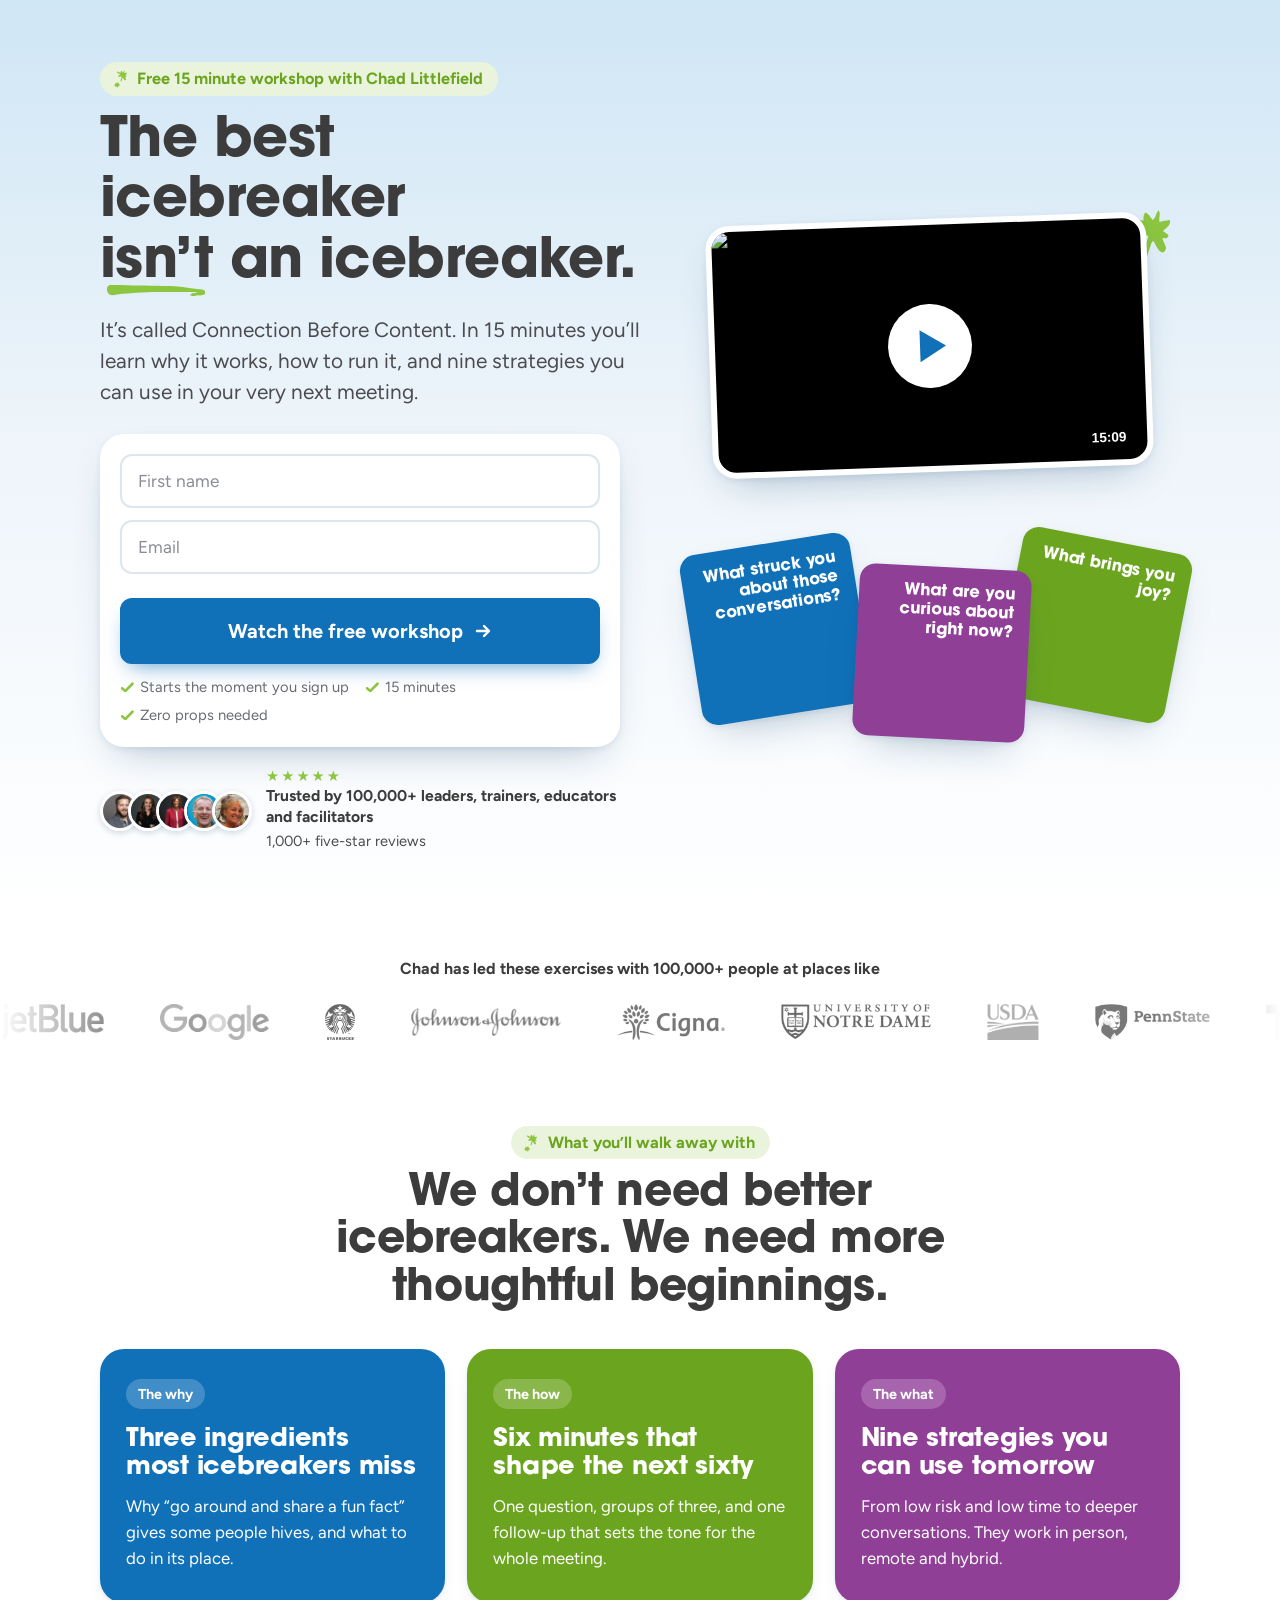
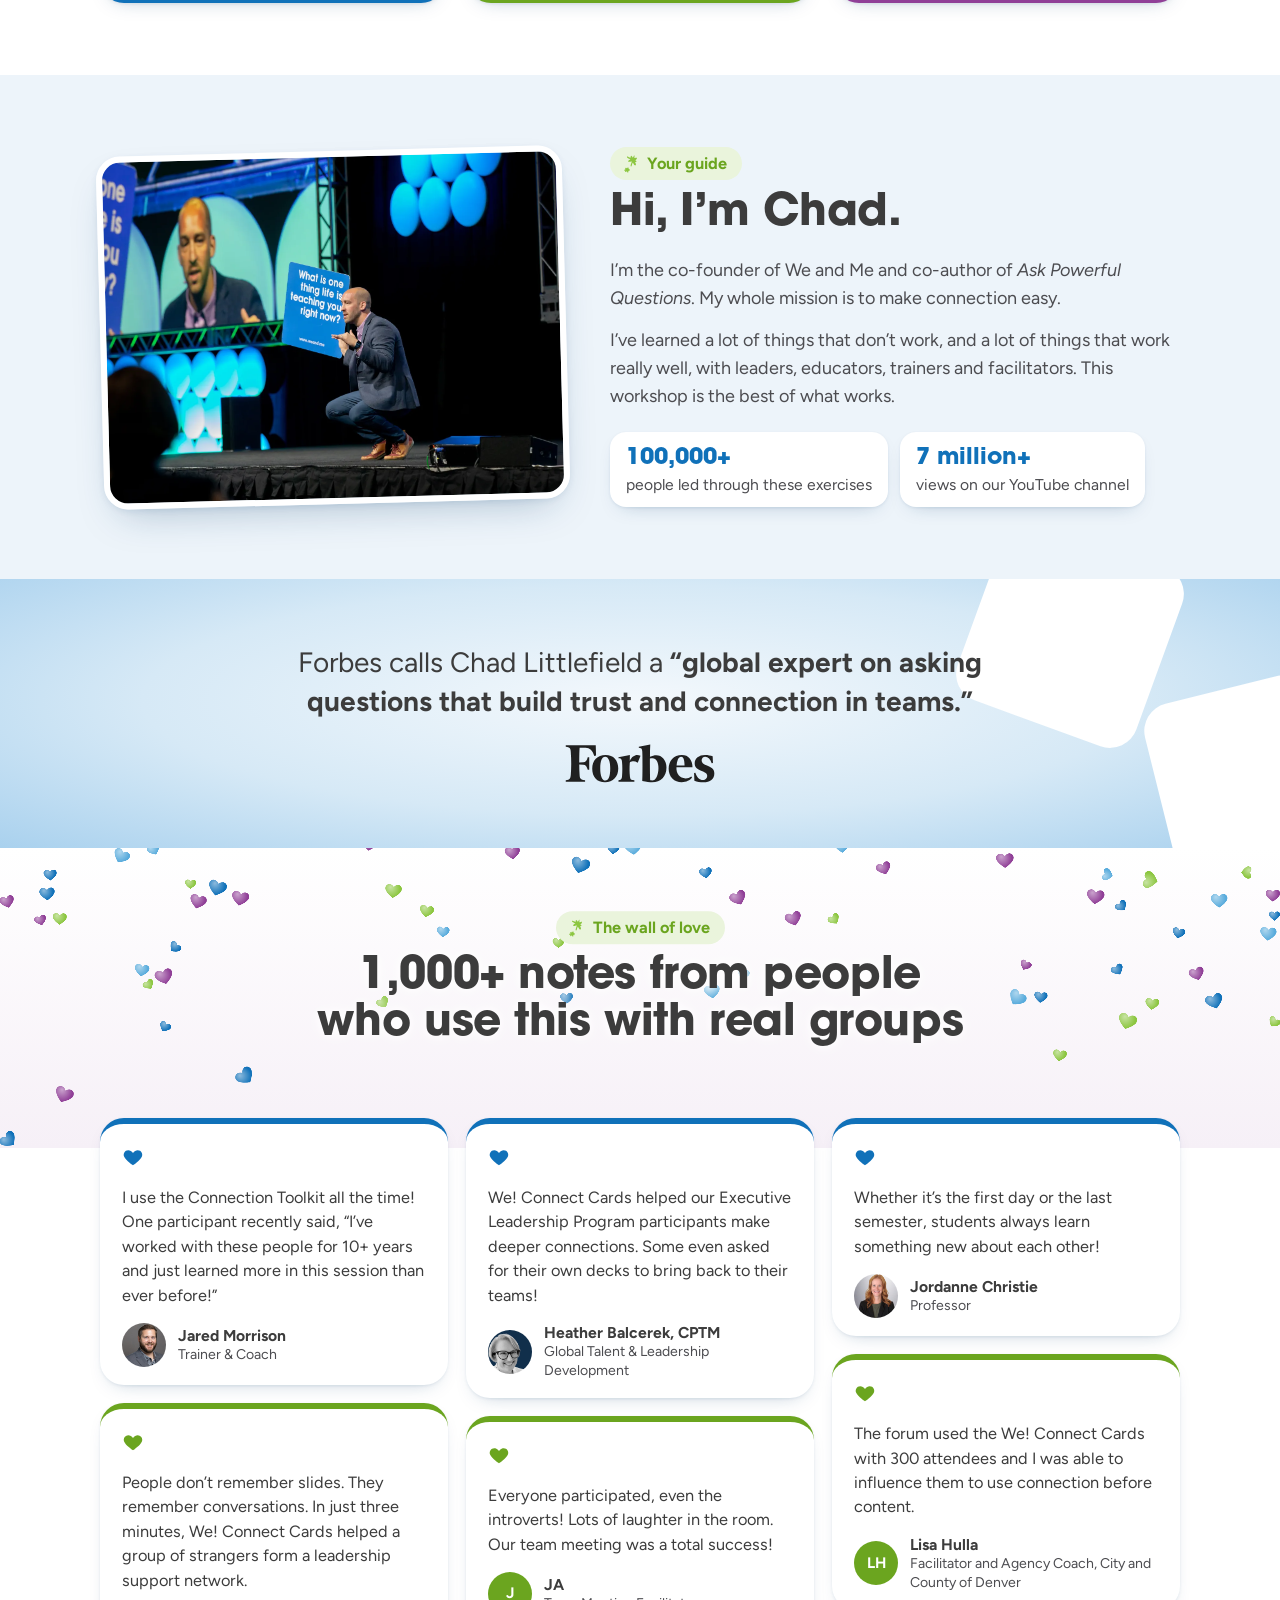
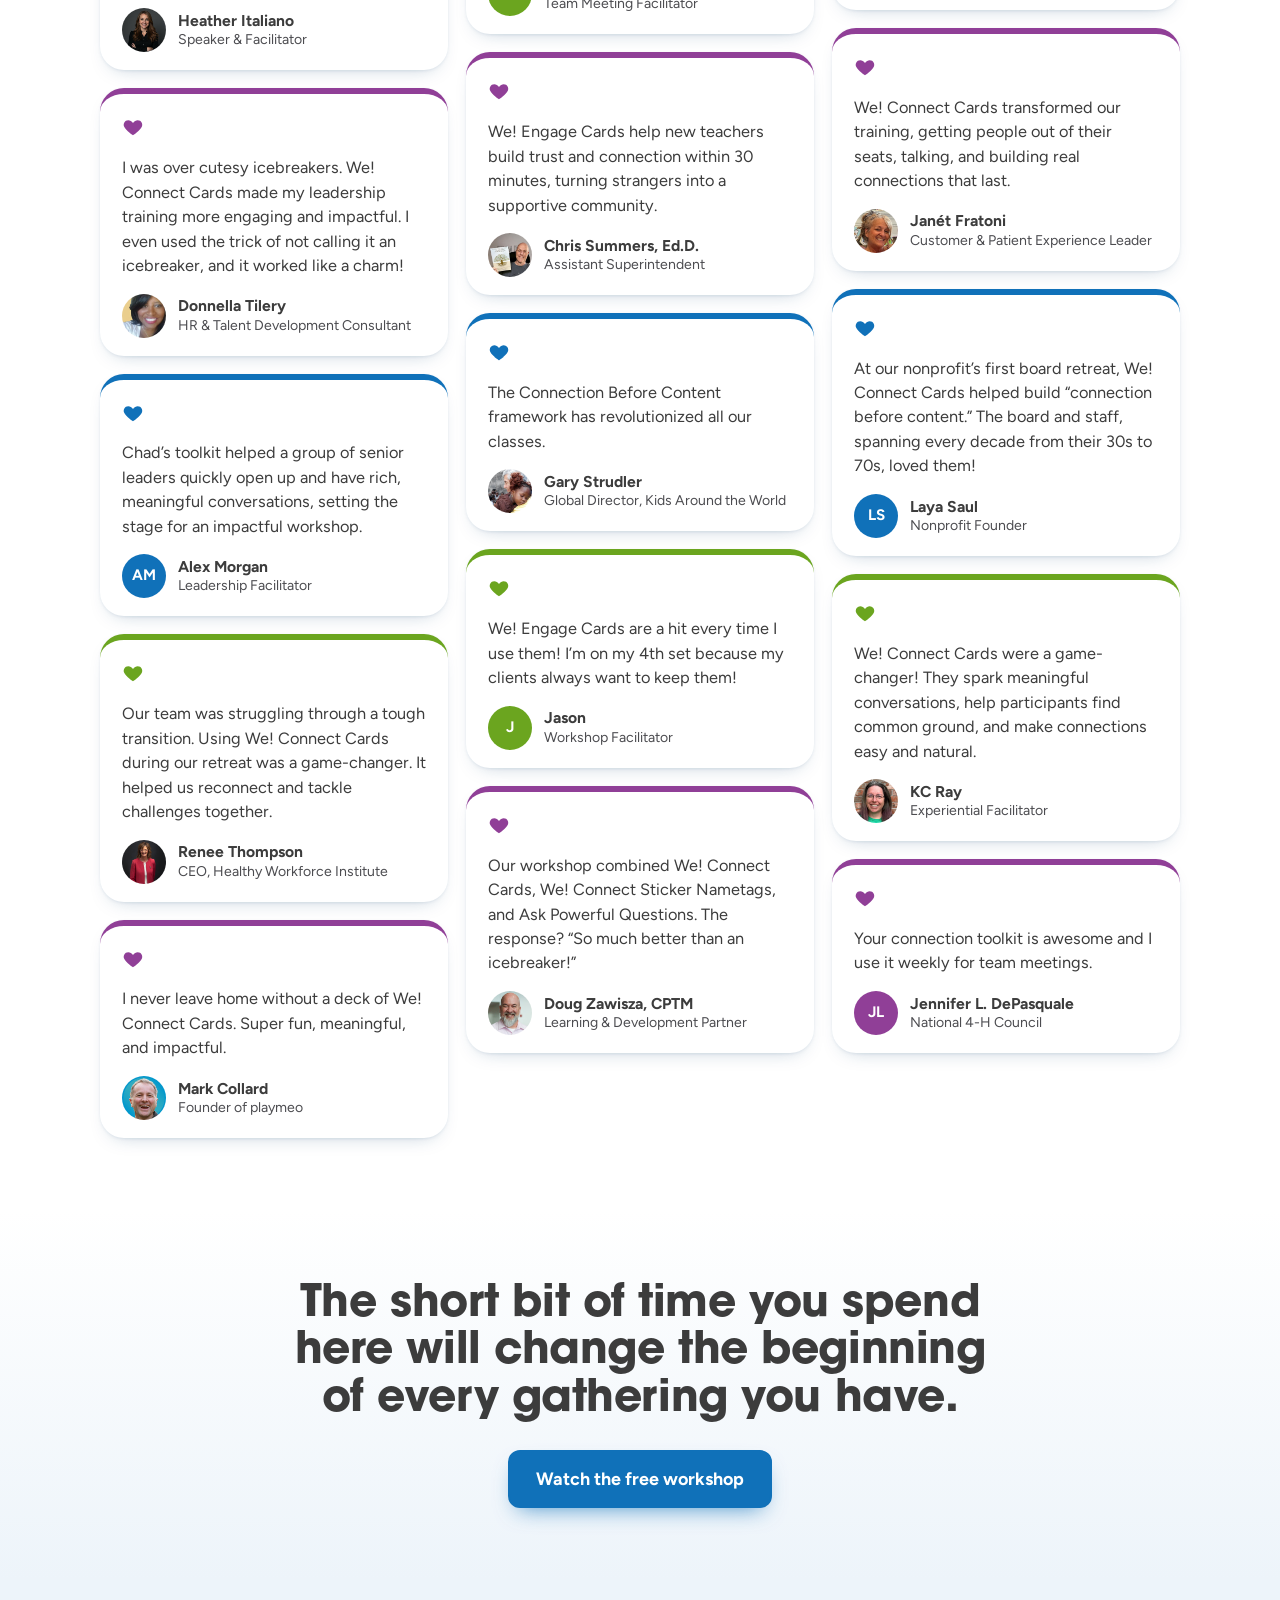
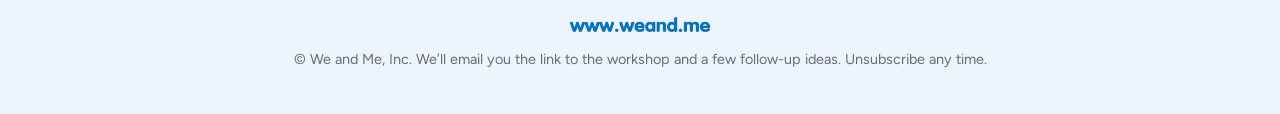
==== index.html @ 4b319b93 "First publish: Connection Before Content workshop funnel" ====
<!doctype html>
<html lang="en">
<head>
<meta charset="utf-8">
<meta name="viewport" content="width=device-width,initial-scale=1,viewport-fit=cover">
<title>The best icebreaker isn’t an icebreaker: a free 15 minute workshop with Chad Littlefield</title>
<meta name="description" content="A free 15 minute workshop on Connection Before Content: three ingredients, one six minute opening, and nine strategies you can use in your next meeting.">
<meta property="og:title" content="The best icebreaker isn’t an icebreaker">
<meta property="og:description" content="A free 15 minute workshop with Chad Littlefield on Connection Before Content.">
<meta property="og:image" content="https://i.ytimg.com/vi/LcJgpAhOvko/maxresdefault.jpg">
<link rel="icon" href="assets/master-green-sm.png">
<link rel="preconnect" href="https://fonts.googleapis.com">
<link rel="preconnect" href="https://fonts.gstatic.com" crossorigin>
<link href="https://fonts.googleapis.com/css2?family=Figtree:wght@400;700&display=swap" rel="stylesheet">
<link rel="stylesheet" href="assets/style.css">
</head>
<body>

<header class="hero">
  <div class="wrap hero-grid">
    <div>
      <p class="sub">Free 15 minute workshop with Chad Littlefield</p>
      <h1 style="margin-top:16px">The best icebreaker <span class="u">isn’t</span> an icebreaker.</h1>
      <p class="lede">It’s called Connection Before Content. In 15 minutes you’ll learn why it works, how to run it, and nine strategies you can use in your very next meeting.</p>

      <div class="form-card" id="register">
        <form id="reg" novalidate>
          <label for="fn">First name</label>
          <input id="fn" name="first_name" type="text" autocomplete="given-name" placeholder="First name" required>
          <label for="em">Email</label>
          <input id="em" name="email" type="email" autocomplete="email" inputmode="email" placeholder="Email" required>
          <p class="err" id="err" role="alert"></p>
          <button class="btn big" type="submit">Watch the free workshop
            <svg viewBox="0 0 20 20" fill="none" aria-hidden="true"><path d="M4 10h11M11 5l5 5-5 5" stroke="#fff" stroke-width="2.4" stroke-linecap="round" stroke-linejoin="round"/></svg>
          </button>
        </form>
        <p class="fine">
          <span><img src="assets/plain-green-Checkmark.svg" alt="">Starts the moment you sign up</span>
          <span><img src="assets/plain-green-Checkmark.svg" alt="">15 minutes</span>
          <span><img src="assets/plain-green-Checkmark.svg" alt="">Zero props needed</span>
        </p>
      </div>

      <div class="proof">
        <div class="faces" aria-hidden="true">
          <img src="assets/people/Jared_Morrison.jpg" alt=""><img src="assets/people/Heather_Italiano.jpg" alt=""><img src="assets/people/Renee_Thompson.jpg" alt=""><img src="assets/people/Mark_Collard.jpg" alt=""><img src="assets/people/Janet_Fratoni.jpg" alt="">
        </div>
        <div>
          <span class="stars5" aria-label="Five stars">★★★★★</span>
          <b id="proofTrusted"></b>
          <span id="proofReviews"></span>
        </div>
      </div>
    </div>

    <div class="art">
      <img class="stars" src="assets/green-stars.svg" alt="">
      <button class="thumb" type="button" id="thumb" aria-label="Sign up to watch the workshop">
        <img src="https://i.ytimg.com/vi/LcJgpAhOvko/maxresdefault.jpg" alt="Chad Littlefield teaching Connection Before Content">
        <span class="play"></span><span class="len">15:09</span>
      </button>
      <div class="qcard blue c1" aria-hidden="true">What struck you about those conversations?</div>
      <div class="qcard purple c2" aria-hidden="true">What are you curious about right now?</div>
      <div class="qcard green c3" aria-hidden="true">What brings you joy?</div>
    </div>
  </div>
</header>

<div class="logos">
  <p>Chad has led these exercises with 100,000+ people at places like</p>
  <div class="marquee" aria-label="Organizations Chad has worked with">
    <div class="track-m" id="logoTrack"></div>
  </div>
</div>

<section>
  <div class="wrap">
    <div class="center narrow" style="margin:0 auto">
      <p class="sub">What you’ll walk away with</p>
      <h2 style="margin-top:10px">We don’t need better icebreakers. We need more thoughtful beginnings.</h2>
    </div>
    <div class="cards3">
      <div class="bigcard blue">
        <span class="lab">The why</span>
        <h3>Three ingredients most icebreakers miss</h3>
        <p>Why “go around and share a fun fact” gives some people hives, and what to do in its place.</p>
      </div>
      <div class="bigcard green">
        <span class="lab">The how</span>
        <h3>Six minutes that shape the next sixty</h3>
        <p>One question, groups of three, and one follow-up that sets the tone for the whole meeting.</p>
      </div>
      <div class="bigcard purple">
        <span class="lab">The what</span>
        <h3>Nine strategies you can use tomorrow</h3>
        <p>From low risk and low time to deeper conversations. They work in person, remote and hybrid.</p>
      </div>
    </div>
  </div>
</section>

<section class="about">
  <div class="wrap about-grid">
    <div class="photo"><img src="assets/chad-stage-wide.webp" alt="Chad Littlefield on stage holding a giant question card"></div>
    <div>
      <p class="sub">Your guide</p>
      <h2 style="margin:10px 0 18px">Hi, I’m Chad.</h2>
      <p>I’m the co-founder of We and Me and co-author of <i>Ask Powerful Questions</i>. My whole mission is to make connection easy.</p>
      <p>I’ve learned a lot of things that don’t work, and a lot of things that work really well, with leaders, educators, trainers and facilitators. This workshop is the best of what works.</p>
      <div class="stat-row">
        <div class="stat"><b>100,000+</b>people led through these exercises</div>
        <div class="stat"><b>7 million+</b>views on our YouTube channel</div>
      </div>
    </div>
  </div>
</section>

<div class="forbes-band">
  <blockquote>Forbes calls Chad Littlefield a <b>“global expert on asking questions that build trust and connection in teams.”</b></blockquote>
  <img src="assets/forbes.svg" alt="Forbes">
</div>

<section class="love">
  <div class="heartband" title="Tap for more hearts">
    <canvas id="hearts" aria-hidden="true"></canvas>
    <div class="heartband-in">
      <p class="sub">The wall of love</p>
      <h2>1,000+ notes from people who use this with real groups</h2>
    </div>
  </div>
  <div class="wrap">
    <div class="lovewall" id="wall"></div>
  </div>
</section>

<section class="closing center">
  <div class="wrap narrow">
    <h2>The short bit of time you spend here will change the beginning of every gathering you have.</h2>
    <a class="btn" href="#register">Watch the free workshop</a>
  </div>
</section>

<footer>
  <img class="url" src="assets/url-blue.png" alt="www.weand.me">
  <p>© We and Me, Inc. We’ll email you the link to the workshop and a few follow-up ideas. Unsubscribe any time.</p>
</footer>

<script src="assets/config.js"></script>
<script src="assets/funnel.js"></script>
<script>
(function(){
  var C = window.WORKSHOP, form = document.getElementById('reg'), err = document.getElementById('err');
  document.getElementById('proofTrusted').textContent = C.proof.trusted;
  document.getElementById('proofReviews').textContent = C.proof.reviews;

  // logo marquee (the set is drawn twice so the loop is seamless)
  var logos = [['jetblue.png','JetBlue'],['google-new.png','Google'],['starbucks.png','Starbucks'],['jnj.png','Johnson and Johnson'],['cigna.png','Cigna'],['notre-dame.png','Notre Dame'],['usda-new.png','USDA'],['pennstate.png','Penn State'],['tedx.png','TEDx'],['carnegie-new.png','Carnegie'],['goodwill.png','Goodwill'],['asu.png','Arizona State University'],['george-mason.png','George Mason University'],['indiana.png','Indiana University'],['embry-riddle.png','Embry-Riddle'],['wisconsin.png','University of Wisconsin'],['conscious-capitalism.png','Conscious Capitalism']];
  var html = logos.map(function(l){ return '<img src="assets/logos/' + l[0] + '" alt="' + l[1] + '">'; }).join('');
  var tr = document.getElementById('logoTrack'); tr.innerHTML = '<div>' + html + '</div><div aria-hidden="true">' + html + '</div>';

  WS.wall(document.getElementById('wall'), WS.LOVE.slice(0, 18));
  WS.hearts(document.getElementById('hearts'), 420);

  document.getElementById('thumb').addEventListener('click', function(){
    document.getElementById('register').scrollIntoView({behavior:'smooth', block:'center'});
    setTimeout(function(){ document.getElementById('fn').focus({preventScroll:true}); }, 450);
  });
  document.querySelector('.closing .btn').addEventListener('click', function(){ setTimeout(function(){ document.getElementById('fn').focus({preventScroll:true}); }, 500); });

  form.addEventListener('submit', function(e){
    e.preventDefault();
    var fn = form.first_name.value.trim(), em = form.email.value.trim();
    if(!fn){ err.textContent = 'Please add your first name.'; form.first_name.focus(); return; }
    if(!/^[^\s@]+@[^\s@]+\.[^\s@]{2,}$/.test(em)){ err.textContent = 'Please add a valid email.'; form.email.focus(); return; }
    err.textContent = '';
    var btn = form.querySelector('button'); btn.disabled = true; btn.firstChild.textContent = 'Saving your spot… ';
    WS.LS.set('ws_name', fn); WS.LS.set('ws_registered', String(Date.now())); WS.LS.del('ws_window');
    WS.track('Lead');
    var go = function(){ location.href = 'confirm.html' + location.search.replace(/([?&])reset=1&?/, '$1').replace(/[?&]$/, ''); };
    if(C.kitFormId){
      var body = new URLSearchParams(); body.set('email_address', em); body.set('fields[first_name]', fn);
      fetch('https://app.kit.com/forms/' + C.kitFormId + '/subscriptions', {method:'POST', mode:'no-cors', body: body}).then(go, go);
      setTimeout(go, 2500);
    } else { setTimeout(go, 350); }
  });
})();
</script>
</body>
</html>
---- assets/style.css ----
@font-face{font-family:"ITC Avant Garde Gothic Pro";src:local("ITC Avant Garde Gothic Pro Bold"),local("ITCAvantGardePro-Bold"),url("avantgardebold.woff2") format("woff2");font-weight:700;font-display:swap}

:root{
  --blue:#1071B9;--blue-dark:#0C5C98;--green:#8CC640;--green-dark:#6BA51F;--purple:#903F97;--sky:#58ABDC;
  --ink:#3C3C3C;--text:#4C4C50;--pale-blue:#EDF4FA;--pale-green:#F6FAF0;--pale-purple:#F6F0F7;--pale-gray:#F2F1F3;
  --line:#DCE6EF;--white:#fff;
  --head:"ITC Avant Garde Gothic Pro","Avant Garde","Century Gothic",Figtree,sans-serif;
  --body:Figtree,system-ui,-apple-system,"Segoe UI",sans-serif;
  --r-card:24px;--r-btn:12px;
  --shadow:0 18px 40px -18px rgba(16,65,110,.35),0 2px 6px rgba(16,65,110,.08);
  --shadow-sm:0 8px 20px -12px rgba(16,65,110,.35),0 1px 3px rgba(16,65,110,.08);
}
*{box-sizing:border-box}
html{scroll-behavior:smooth;-webkit-text-size-adjust:100%}
body{margin:0;background:#fff;color:var(--text);font-family:var(--body);font-size:18px;line-height:1.55;-webkit-font-smoothing:antialiased;overflow-x:hidden}
img{max-width:100%;display:block}
h1,h2,h3,h4{font-family:var(--head);font-weight:700;color:var(--ink);margin:0;line-height:1.08;letter-spacing:-.01em;text-wrap:balance}
h1{font-size:clamp(2.1rem,5.4vw,3.5rem)}
h2{font-size:clamp(1.8rem,4vw,2.75rem)}
h3{font-size:clamp(1.3rem,2.4vw,1.6rem)}
p{margin:0}
a{color:var(--blue);font-weight:700}
.wrap{width:100%;max-width:1120px;margin:0 auto;padding:0 20px}
.narrow{max-width:760px}
.sub{font-weight:700;color:var(--green-dark);font-size:1.15rem}
.lede{font-size:clamp(1.1rem,1.9vw,1.3rem);line-height:1.5}
.center{text-align:center}
section{padding:72px 0}
@media(max-width:700px){section{padding:52px 0}}

/* top bar */
.top{display:flex;align-items:center;justify-content:space-between;padding:16px 20px;max-width:1120px;margin:0 auto}
.top img.logo{width:58px;height:58px;filter:drop-shadow(0 4px 8px rgba(16,65,110,.25))}
.pill{display:inline-flex;align-items:center;gap:8px;background:#fff;border:2px solid var(--line);border-radius:999px;padding:6px 14px;font-weight:700;font-size:.92rem;color:var(--ink)}
.pill i{width:9px;height:9px;border-radius:50%;background:var(--green);display:block}

/* buttons */
.btn{display:inline-flex;align-items:center;justify-content:center;gap:10px;font-family:var(--body);font-weight:700;font-size:1.12rem;line-height:1.2;color:#fff;background:var(--blue);border:2px solid var(--blue);border-radius:var(--r-btn);padding:16px 26px;cursor:pointer;text-decoration:none;transition:transform .15s ease,box-shadow .15s ease,background .15s ease;box-shadow:0 10px 22px -10px rgba(16,113,185,.75)}
.btn:hover{background:var(--blue-dark);border-color:var(--blue-dark);transform:translateY(-2px)}
.btn:focus-visible,input:focus-visible,button:focus-visible,summary:focus-visible,a:focus-visible{outline:3px solid var(--sky);outline-offset:3px}
.btn.green{background:var(--green-dark);border-color:var(--green-dark);box-shadow:0 10px 22px -10px rgba(107,165,31,.8)}
.btn.green:hover{background:#5C9019;border-color:#5C9019}
.btn.big{font-size:1.25rem;padding:19px 30px;width:100%}
.btn svg{width:20px;height:20px;flex:none}

/* hero */
.hero{background:linear-gradient(180deg,#CFE6F5 0%,var(--pale-blue) 46%,#fff 100%);padding:0 0 64px;position:relative}
.hero-grid{display:grid;grid-template-columns:1.05fr .95fr;gap:48px;align-items:center;padding-top:28px}
.hero h1 .u{position:relative;white-space:nowrap}
.hero h1 .u::after{content:"";position:absolute;left:-2%;right:-2%;bottom:-.08em;height:.2em;background:url("Single_underline.svg") center/100% 100% no-repeat}
.hero .lede{margin-top:20px;max-width:34em}
.form-card{margin-top:26px;background:#fff;border-radius:var(--r-card);padding:20px;box-shadow:var(--shadow);max-width:520px}
.form-card form{display:grid;gap:12px}
.form-card label{position:absolute;width:1px;height:1px;overflow:hidden;clip:rect(0 0 0 0)}
.form-card input{width:100%;font:400 1.08rem var(--body);color:var(--ink);padding:15px 16px;border:2px solid var(--line);border-radius:var(--r-btn);background:#fff}
.form-card input::placeholder{color:#8A8D94}
.form-card input:focus{border-color:var(--blue);outline:none}
.fine{font-size:.92rem;color:#6A6C73;margin-top:12px;display:flex;flex-wrap:wrap;gap:6px 16px}
.fine span{display:inline-flex;align-items:center;gap:6px}
.fine img{width:14px;height:11px}
.err{color:#B3261E;font-weight:700;font-size:.95rem;min-height:0}

/* hero art */
.art{position:relative;min-height:500px}
.thumb{position:absolute;left:4%;right:6%;top:10px;border-radius:var(--r-card);overflow:hidden;box-shadow:var(--shadow);transform:rotate(-2deg);background:#000;border:6px solid #fff;cursor:pointer;padding:0;display:block;width:90%}
.thumb img{width:100%;aspect-ratio:16/9;object-fit:cover}
.thumb .play{position:absolute;inset:0;margin:auto;width:84px;height:84px;border-radius:50%;background:#fff;display:grid;place-items:center;box-shadow:0 10px 30px rgba(0,0,0,.35)}
.thumb .play::before{content:"";border-left:26px solid var(--blue);border-top:16px solid transparent;border-bottom:16px solid transparent;margin-left:7px}
.thumb .len{position:absolute;right:12px;bottom:12px;background:rgba(0,0,0,.78);color:#fff;font-weight:700;font-size:.85rem;padding:3px 9px;border-radius:8px}
.qcard{position:absolute;width:168px;aspect-ratio:5/7;border-radius:18px;color:#fff;padding:18px 16px;font-family:var(--head);font-weight:700;font-size:.98rem;line-height:1.18;box-shadow:var(--shadow);display:flex;flex-direction:column;justify-content:space-between;transition:transform .35s cubic-bezier(.2,.8,.2,1)}
.qcard small{font-family:var(--body);font-size:.68rem;font-weight:700;opacity:.9}
.qcard.blue{background:var(--blue)}.qcard.green{background:var(--green-dark)}.qcard.purple{background:var(--purple)}
.qcard.c1{left:2%;bottom:0;transform:rotate(-9deg)}
.qcard.c2{left:33%;bottom:-22px;transform:rotate(3deg)}
.qcard.c3{right:3%;bottom:6px;transform:rotate(11deg)}
.art:hover .qcard.c1{transform:rotate(-13deg) translate(-8px,-10px)}
.art:hover .qcard.c2{transform:rotate(2deg) translateY(-16px)}
.art:hover .qcard.c3{transform:rotate(15deg) translate(8px,-10px)}
.stars{position:absolute;right:2%;top:0;width:54px}
@media(max-width:900px){
  .hero-grid{grid-template-columns:1fr;gap:28px;padding-top:8px}
  .art{min-height:0;height:auto;padding-bottom:86%;margin-bottom:18px}
  .thumb{top:0;left:3%;width:94%}
  .qcard{width:29%;font-size:clamp(.62rem,2.6vw,.95rem);padding:10px;border-radius:12px}
  .qcard small{font-size:.5rem}
  .qcard.c1{left:1%}.qcard.c2{left:35%;bottom:-10px}.qcard.c3{right:1%}
  .stars{display:none}
}

/* logos */
.logos{padding:34px 0 10px}
.logos p{font-weight:700;color:var(--ink);text-align:center;font-size:1rem}
.logo-row{display:flex;flex-wrap:wrap;justify-content:center;align-items:center;gap:20px 40px;margin-top:20px}
.logo-row img{height:34px;width:auto;filter:grayscale(1);opacity:.62}
@media(max-width:700px){.logo-row{gap:16px 26px}.logo-row img{height:24px}}

/* big color cards */
.cards3{display:grid;grid-template-columns:repeat(3,1fr);gap:22px;margin-top:36px}
.bigcard{border-radius:var(--r-card);padding:30px 26px 32px;color:#fff;box-shadow:var(--shadow-sm);position:relative;transition:transform .25s ease}
.bigcard:hover{transform:translateY(-6px) rotate(-.6deg)}
.bigcard.blue{background:var(--blue)}.bigcard.green{background:var(--green-dark)}.bigcard.purple{background:var(--purple)}
.bigcard .lab{display:inline-block;font-weight:700;font-size:.9rem;background:rgba(255,255,255,.2);border-radius:999px;padding:4px 12px;margin-bottom:18px}
.bigcard h3{color:#fff;margin-bottom:10px}
.bigcard p{color:#fff;font-size:1.05rem}
@media(max-width:820px){.cards3{grid-template-columns:1fr}}

/* about */
.about{background:var(--pale-blue)}
.about-grid{display:grid;grid-template-columns:.9fr 1.1fr;gap:44px;align-items:center}
.about-grid .photo{border-radius:var(--r-card);overflow:hidden;box-shadow:var(--shadow);transform:rotate(-1.5deg);border:6px solid #fff}
.about-grid .photo img{width:100%;aspect-ratio:4/3;object-fit:cover}
.about p+p{margin-top:14px}
.stat-row{display:flex;flex-wrap:wrap;gap:12px;margin-top:22px}
.stat{background:#fff;border-radius:16px;padding:12px 16px;box-shadow:var(--shadow-sm);font-size:.98rem;line-height:1.3}
.stat b{display:block;font-family:var(--head);color:var(--blue);font-size:1.45rem}
@media(max-width:820px){.about-grid{grid-template-columns:1fr;gap:28px}}

/* quotes */
.quotes{display:grid;grid-template-columns:repeat(3,1fr);gap:22px;margin-top:36px}
.quote{background:#fff;border:2px solid var(--line);border-radius:var(--r-card);padding:26px 24px;display:flex;flex-direction:column;gap:16px}
.quote img{width:34px}
.quote p{font-size:1.05rem;color:var(--ink)}
.quote cite{font-style:normal;font-weight:700;color:var(--ink);font-size:.98rem;margin-top:auto}
.quote cite span{display:block;font-weight:400;color:#6A6C73;font-size:.92rem}
@media(max-width:820px){.quotes{grid-template-columns:1fr}}

/* honest note + closing */
.note-card{background:var(--pale-green);border-radius:var(--r-card);padding:30px 28px;display:flex;gap:20px;align-items:flex-start}
.note-card img{width:44px;flex:none;margin-top:4px}
.closing{background:linear-gradient(180deg,#fff 0%,var(--pale-blue) 100%)}
.closing .btn{margin-top:26px}
footer{padding:34px 20px 44px;text-align:center;font-size:.9rem;color:#6A6C73;background:var(--pale-blue)}
footer img.url{height:22px;margin:0 auto 12px}
footer a{color:#6A6C73;font-weight:400}

/* ---------- watch page ---------- */
.watch-head{padding:6px 0 22px;text-align:center}
.watch-head h1{font-size:clamp(1.6rem,3.6vw,2.5rem)}
.watch-head p{margin-top:10px}
.watch-bg{background:linear-gradient(180deg,#CFE6F5 0%,var(--pale-blue) 420px,#fff 900px)}
.player{position:relative;border-radius:var(--r-card);overflow:hidden;background:#000;box-shadow:var(--shadow);border:6px solid #fff;aspect-ratio:16/9;max-width:960px;margin:0 auto}
.player iframe,.player #yt{position:absolute;inset:0;width:100%;height:100%;border:0}
.player .poster{position:absolute;inset:0;width:100%;height:100%;padding:0;border:0;cursor:pointer;background:#000}
.player .poster img{width:100%;height:100%;object-fit:cover}
.player .poster .play{position:absolute;inset:0;margin:auto;width:96px;height:96px;border-radius:50%;background:#fff;display:grid;place-items:center;box-shadow:0 10px 30px rgba(0,0,0,.4);transition:transform .2s}
.player .poster:hover .play{transform:scale(1.07)}
.player .poster .play::before{content:"";border-left:30px solid var(--blue);border-top:19px solid transparent;border-bottom:19px solid transparent;margin-left:8px}
.player .poster .resume{position:absolute;left:0;right:0;bottom:16px;text-align:center;color:#fff;font-weight:700;text-shadow:0 2px 8px rgba(0,0,0,.7)}

.notes-head{max-width:960px;margin:44px auto 0;display:flex;justify-content:space-between;align-items:flex-end;gap:16px;flex-wrap:wrap}
.notes{max-width:960px;margin:18px auto 0;display:grid;grid-template-columns:repeat(5,1fr);gap:14px;perspective:1200px}
.note{position:relative;aspect-ratio:5/7;transform-style:preserve-3d;transition:transform .8s cubic-bezier(.2,.8,.2,1)}
.note.open{transform:rotateY(180deg)}
.note .face{position:absolute;inset:0;border-radius:18px;backface-visibility:hidden;-webkit-backface-visibility:hidden;padding:16px 14px;display:flex;flex-direction:column}
.note .back{background:repeating-linear-gradient(135deg,#E3EEF7 0 10px,#EDF4FA 10px 20px);border:2px dashed #A9C6DE;align-items:center;justify-content:center;text-align:center;gap:6px;color:#55708A;font-weight:700;font-size:.92rem}
.note .back svg{width:26px;height:26px}
.note .front{transform:rotateY(180deg);color:#fff;box-shadow:var(--shadow-sm);justify-content:space-between}
.note .front.blue{background:var(--blue)}.note .front.green{background:var(--green-dark)}.note .front.purple{background:var(--purple)}
.note .front small{font-weight:700;font-size:.78rem;background:rgba(255,255,255,.2);border-radius:999px;padding:3px 10px;align-self:flex-start}
.note .front p{font-family:var(--head);font-weight:700;font-size:clamp(.86rem,1.35vw,1.02rem);line-height:1.2;color:#fff}
.note .front em{font-style:normal;font-family:var(--body);font-size:.8rem;font-weight:700;opacity:.9}
@media(max-width:860px){
  .notes{display:flex;overflow-x:auto;scroll-snap-type:x mandatory;padding:6px 20px 16px;margin-left:-20px;margin-right:-20px}
  .note{flex:0 0 46%;scroll-snap-align:center}
  .note .front p{font-size:.95rem}
}

/* offer */
.chadline{max-width:820px;margin:64px auto 0;text-align:center}
.chadline img.face{width:92px;height:92px;border-radius:50%;object-fit:cover;object-position:50% 20%;margin:0 auto 18px;border:5px solid #fff;box-shadow:var(--shadow-sm)}
.chadline blockquote{margin:0;font-family:var(--head);font-weight:700;color:var(--ink);font-size:clamp(1.4rem,3vw,2.1rem);line-height:1.2}
.chadline p{margin-top:14px}
@media(max-width:900px){.offer-grid{grid-template-columns:1fr}.buy{position:static}}

.faq{max-width:760px;margin:30px auto 0;display:grid;gap:12px}
.faq details{background:#fff;border:2px solid var(--line);border-radius:18px;padding:0 20px}
.faq summary{cursor:pointer;font-weight:700;color:var(--ink);padding:18px 30px 18px 0;list-style:none;position:relative}
.faq summary::-webkit-details-marker{display:none}
.faq summary::after{content:"+";position:absolute;right:0;top:50%;transform:translateY(-50%);font-size:1.6rem;color:var(--blue);font-weight:400}
.faq details[open] summary::after{content:"−"}
.faq details p{padding:0 0 18px}

.sticky{position:fixed;left:0;right:0;bottom:0;background:#fff;border-top:2px solid var(--line);padding:10px 16px calc(10px + env(safe-area-inset-bottom));display:flex;align-items:center;justify-content:space-between;gap:12px;transform:translateY(110%);transition:transform .4s ease;z-index:25;box-shadow:0 -10px 30px -18px rgba(16,65,110,.5)}
.sticky.show{transform:none}
.sticky div{line-height:1.25;font-size:.95rem}
.sticky div b{display:block;color:var(--ink);font-size:1.02rem}
.sticky .btn{padding:12px 18px;font-size:1rem;white-space:nowrap}
@media(prefers-reduced-motion:reduce){*{animation:none!important;transition:none!important;scroll-behavior:auto!important}}

/* small screen polish */
@media(max-width:700px){
  .art{padding-bottom:76%}
  .logo-row img{height:21px}
  .player{border-width:4px;border-radius:18px}
  .player .poster .play{width:66px;height:66px}
  .player .poster .play::before{border-left-width:21px;border-top-width:13px;border-bottom-width:13px;margin-left:6px}
  .player .poster .resume{bottom:8px;font-size:.85rem}
  .note{flex:0 0 60%}
  .note .front p{font-size:1.02rem}
  .price{flex-direction:column;gap:4px}
  .buy{padding:24px 20px}
  .toast{font-size:.92rem}
  body.has-sticky footer{padding-bottom:110px}
}

.bitem+.bitem{margin-top:12px;padding-top:12px;border-top:1px dashed rgba(144,63,151,.4)}

/* ---------- confirmation page ---------- */
.confirm{max-width:760px;margin:0 auto;text-align:center;padding:10px 0 40px}
.tick{width:84px;height:84px;border-radius:50%;background:var(--green-dark);display:grid;place-items:center;margin:0 auto 22px;box-shadow:0 14px 30px -12px rgba(107,165,31,.9);animation:pop .6s cubic-bezier(.2,1.4,.4,1)}
.tick svg{width:42px;height:42px}
@keyframes pop{from{transform:scale(.3);opacity:0}to{transform:none;opacity:1}}
.confirm .lede{margin-top:14px}
.confirm .btn.big{max-width:460px;margin:28px auto 0}
.steps{display:grid;grid-template-columns:repeat(3,1fr);gap:16px;margin:44px 0 0;text-align:left}
.step{background:#fff;border-radius:var(--r-card);padding:22px 20px;box-shadow:var(--shadow-sm)}
.step .n{display:inline-grid;place-items:center;width:34px;height:34px;border-radius:50%;color:#fff;font-family:var(--head);font-weight:700;margin-bottom:12px}
.step:nth-child(1) .n{background:var(--blue)}.step:nth-child(2) .n{background:var(--green-dark)}.step:nth-child(3) .n{background:var(--purple)}
.step b{display:block;color:var(--ink);margin-bottom:4px}
.step p{font-size:.98rem}
.later{margin:28px auto 0;background:#fff;border:2px dashed #A9C6DE;border-radius:var(--r-card);padding:24px 22px;text-align:left}
.later h3{margin-bottom:6px}
.later-row{display:flex;flex-wrap:wrap;gap:10px;margin-top:16px;align-items:center}
.later-row input{font:400 1rem var(--body);color:var(--ink);padding:12px 12px;border:2px solid var(--line);border-radius:var(--r-btn);flex:1 1 210px;min-width:0}
.btn.ghost{background:#fff;color:var(--blue);box-shadow:none;padding:12px 16px;font-size:1rem}
.btn.ghost:hover{background:var(--pale-blue);color:var(--blue-dark)}
@media(max-width:700px){.steps{grid-template-columns:1fr}}

/* order drawer */
.drawer{position:fixed;top:0;right:0;bottom:0;width:min(430px,100vw);background:#fff;z-index:60;box-shadow:-24px 0 60px -20px rgba(16,65,110,.55);transform:translateX(105%);transition:transform .45s cubic-bezier(.2,.9,.3,1);display:flex;flex-direction:column}
.drawer.open{transform:none}
.drawer header{display:flex;justify-content:space-between;align-items:center;padding:18px 20px;border-bottom:2px solid var(--line)}
.drawer header button{border:0;background:var(--pale-gray);width:36px;height:36px;border-radius:50%;font-size:1.2rem;cursor:pointer;color:var(--ink)}
.drawer .body{padding:18px 20px;overflow:auto;flex:1;display:grid;gap:14px;align-content:start}
.line{display:grid;grid-template-columns:64px 1fr auto;gap:12px;align-items:center}
.line img{border-radius:12px;aspect-ratio:1/1;object-fit:cover}
.line b{color:var(--ink);line-height:1.25;display:block}
.line span{font-size:.9rem;line-height:1.3;display:block}
.line .amt{font-weight:700;color:var(--ink)}
.line .free{color:var(--purple);font-weight:700}
.line .gift{width:64px;height:64px;border-radius:12px;background:var(--pale-purple);display:grid;place-items:center;font-family:var(--head);font-weight:700;color:var(--purple);font-size:1.5rem}
.bump{border:2px dashed var(--green-dark);background:var(--pale-green);border-radius:16px;padding:14px;display:grid;grid-template-columns:26px 1fr auto;gap:10px;align-items:start;cursor:pointer}
.bump input{width:22px;height:22px;margin-top:2px;accent-color:var(--green-dark)}
.bump b{color:var(--ink);display:block;line-height:1.25}
.bump span{font-size:.9rem;line-height:1.3;display:block}
.drawer footer{padding:16px 20px calc(18px + env(safe-area-inset-bottom));border-top:2px solid var(--line);background:#fff;text-align:left}
.total{display:flex;justify-content:space-between;align-items:baseline;margin-bottom:12px;color:var(--ink);font-weight:700}
.total b{font-family:var(--head);font-size:1.7rem}
.drawer footer p{font-size:.88rem;margin-top:10px;text-align:center;color:#6A6C73}
.scrim{display:none}
@media(max-width:700px){.scrim{display:block;position:fixed;inset:0;background:rgba(20,30,40,.45);z-index:55;opacity:0;pointer-events:none;transition:opacity .3s}.scrim.open{opacity:1;pointer-events:auto}}

/* =================== v3 =================== */
.hero{padding-top:34px}
.pill.quiet{border-color:transparent;background:rgba(255,255,255,.75)}
.pill.quiet b{font-variant-numeric:tabular-nums;color:var(--blue)}

/* hero cards that look like real We! Connect Cards: square, solid colour, words top right */
.qcard{width:172px;aspect-ratio:1/1;border-radius:16px;padding:16px;font-size:1.02rem;line-height:1.16;text-align:right;display:block}
.qcard.c1{left:0;bottom:-6px}
.qcard.c2{left:34%;bottom:-30px}
.qcard.c3{right:0;bottom:-2px}
@media(max-width:900px){.qcard{width:30%;padding:9px;font-size:clamp(.6rem,2.7vw,.95rem);border-radius:10px}}

/* social proof under the form */
.proof{display:flex;align-items:center;gap:14px;margin-top:20px;max-width:520px}
.faces{display:flex;flex:none}
.faces img{width:40px;height:40px;border-radius:50%;object-fit:cover;border:3px solid #fff;margin-left:-12px;box-shadow:0 2px 6px rgba(16,65,110,.2)}
.faces img:first-child{margin-left:0}
.proof b{display:block;color:var(--ink);font-size:.98rem;line-height:1.3}
.proof span{font-size:.92rem;line-height:1.3}
.stars5{color:var(--green);letter-spacing:2px;font-size:1rem;display:block;line-height:1}

/* logo marquee */
.logos{padding:38px 0 14px;overflow:hidden}
.marquee{margin-top:22px;overflow:hidden;-webkit-mask-image:linear-gradient(90deg,transparent,#000 10%,#000 90%,transparent);mask-image:linear-gradient(90deg,transparent,#000 10%,#000 90%,transparent)}
.track-m{display:flex;width:max-content;animation:slide 48s linear infinite}
.track-m div{display:flex;align-items:center;gap:56px;padding-right:56px}
.track-m img{height:36px;width:auto;max-width:150px;object-fit:contain;filter:grayscale(1);opacity:.6}
.marquee:hover .track-m{animation-play-state:paused}
@keyframes slide{to{transform:translateX(-50%)}}
@media(max-width:700px){.track-m img{height:26px;max-width:110px}.track-m div{gap:36px;padding-right:36px}}

/* Forbes */
.forbes{margin:24px 0 0;background:#fff;border-radius:18px;padding:18px 20px;box-shadow:var(--shadow-sm);display:flex;gap:18px;align-items:center}
.forbes img{width:96px;flex:none;filter:grayscale(1) brightness(.35)}
.forbes blockquote{margin:0;font-weight:700;color:var(--ink);font-size:1.05rem;line-height:1.35}
@media(max-width:520px){.forbes{flex-direction:column;align-items:flex-start;gap:10px}}

/* wall of love: falling hearts band + testimonial wall */
.love{padding-top:0}
.heartband{position:relative;height:300px;overflow:hidden;background:linear-gradient(180deg,#fff 0%,var(--pale-purple) 100%);cursor:pointer}
.heartband canvas{position:absolute;inset:0;width:100%;height:100%;display:block}
.heartband-in{position:absolute;left:50%;top:44%;transform:translate(-50%,-50%);width:min(760px,calc(100% - 32px));text-align:center;pointer-events:none}
.heartband-in h2{margin-top:8px;text-shadow:0 0 18px #fff,0 0 8px #fff}
.lovewall{columns:3 300px;column-gap:18px;margin-top:-30px;position:relative}
.lv{break-inside:avoid;margin:0 0 18px;background:#fff;border-radius:var(--r-card);padding:22px 22px 18px;box-shadow:var(--shadow-sm);border-top:6px solid var(--blue);opacity:0;transform:translateY(24px);transition:opacity .6s ease,transform .6s cubic-bezier(.2,.8,.2,1)}
.lv.in{opacity:1;transform:none}
.lv.green{border-top-color:var(--green-dark)}.lv.purple{border-top-color:var(--purple)}
.lv .h svg{width:22px;height:22px;fill:var(--purple)}
.lv.blue .h svg{fill:var(--blue)}.lv.green .h svg{fill:var(--green-dark)}
.lv p{margin-top:8px;color:var(--ink);font-size:1.02rem;line-height:1.5}
.lv figcaption{display:flex;gap:12px;align-items:center;margin-top:16px;font-size:.88rem;line-height:1.3}
.lv figcaption img,.lv .ini{width:44px;height:44px;border-radius:50%;object-fit:cover;flex:none}
.lv .ini{display:grid;place-items:center;color:#fff;font-weight:700;font-size:.95rem}
.lv .ini.blue{background:var(--blue)}.lv .ini.green{background:var(--green-dark)}.lv .ini.purple{background:var(--purple)}
.lv figcaption b{display:block;color:var(--ink);font-size:.98rem}

/* confirmation: the real one-hour window */
.window{margin:28px auto 0;background:var(--blue);color:#fff;border-radius:var(--r-card);padding:22px 24px;display:flex;align-items:center;justify-content:space-between;gap:18px;text-align:left;box-shadow:0 18px 40px -18px rgba(16,113,185,.9)}
.window p{font-weight:700;font-size:1.15rem;line-height:1.35}
.clock{text-align:center;flex:none}
.clock span{display:block;font-family:var(--head);font-size:2.2rem;line-height:1;font-variant-numeric:tabular-nums}
.clock small{font-size:.85rem;opacity:.9}
.saved{margin-top:12px;background:var(--pale-green);border-radius:12px;padding:10px 12px;font-size:.95rem;color:var(--ink)}
@media(max-width:560px){.window{flex-direction:column;text-align:center}}

/* watch room */
.room-wrap{max-width:1000px}
.player{max-width:none}
.shield{position:absolute;inset:0;z-index:2;cursor:pointer}
.player .poster{z-index:3}
.ctrl{display:flex;align-items:center;gap:6px;margin:12px 0 0;background:#fff;border-radius:16px;padding:8px 14px;box-shadow:var(--shadow-sm)}
.ctrl button{border:0;background:none;color:var(--ink);width:40px;height:40px;border-radius:10px;display:grid;place-items:center;cursor:pointer;position:relative;padding:0}
.ctrl button:hover{background:var(--pale-blue);color:var(--blue)}
.ctrl svg{width:24px;height:24px}
#cBack span{position:absolute;font-size:.55rem;font-weight:700;top:52%;left:50%;transform:translate(-50%,-50%)}
.ctrl .i-pause,.ctrl.playing .i-play{display:none}
.ctrl.playing .i-pause{display:block}
.ctrl .m,.ctrl.muted .w{display:none}.ctrl.muted .m{display:inline}
.ctrl .bar{flex:1;height:6px;border-radius:99px;background:var(--pale-gray);margin:0 10px;overflow:hidden}
.ctrl .bar i{display:block;height:100%;width:0;background:var(--blue);border-radius:99px;transition:width .5s linear}
.ctrl .time{font-weight:700;font-size:.92rem;color:var(--ink);font-variant-numeric:tabular-nums;white-space:nowrap}

/* offer bar under the video */
.kitbar{display:none;margin-top:14px;background:var(--ink);color:#fff;border-radius:20px;padding:12px 12px 12px 12px;align-items:center;gap:16px;box-shadow:0 20px 40px -18px rgba(0,0,0,.6)}
.kitbar.show{display:flex}
.kitbar.show.anim{animation:rise .7s cubic-bezier(.2,1.2,.4,1)}
.kitbar img{width:64px;height:64px;border-radius:12px;object-fit:cover;flex:none;background:#fff}
.kb-text{flex:1;line-height:1.3}
.kb-text>b{display:block;font-family:var(--head);font-size:1.15rem}
.kb-live{font-size:.95rem;opacity:.92}
.kb-live b{font-variant-numeric:tabular-nums;color:var(--green)}
.kitbar .btn{flex:none;padding:14px 22px;animation:nudge 3s ease-in-out 1.2s 3}
@keyframes nudge{0%,80%,100%{transform:none}86%{transform:scale(1.06)}92%{transform:scale(.98)}}
@keyframes rise{from{opacity:0;transform:translateY(30px)}to{opacity:1;transform:none}}
@media(max-width:620px){.kitbar{flex-wrap:wrap}.kitbar .btn{width:100%}.kb-text>b{font-size:1rem}}

/* learnings unlocked */
.learn{padding:40px 0 0}
.learn-top{display:flex;justify-content:space-between;align-items:flex-end;gap:12px;flex-wrap:wrap}
.learn-top h2{font-size:clamp(1.4rem,3vw,2rem);margin-top:6px}
.lnext{font-weight:700;color:var(--purple);font-size:.98rem}
.lsegs{display:grid;grid-template-columns:repeat(7,1fr);gap:6px;margin-top:16px}
.lseg{height:12px;border-radius:99px;background:var(--pale-gray);overflow:hidden}
.lseg i{display:block;height:100%;width:0;background:linear-gradient(90deg,var(--green),var(--green-dark));border-radius:99px;transition:width .5s linear}
.lcards{display:grid;grid-template-columns:repeat(7,1fr);gap:8px;margin-top:12px}
.lcard{background:#fff;border:2px dashed #C9D6E2;border-radius:16px;padding:12px 10px;font-size:.86rem;line-height:1.25;color:#6A6C73;display:flex;flex-direction:column;gap:6px;transition:all .5s}
.lcard .ic{width:30px;height:30px;border-radius:50%;display:grid;place-items:center;background:var(--pale-gray);color:#8A97A5}
.lcard .ic svg{width:16px;height:16px}
.lcard b{color:var(--ink);font-weight:700;filter:blur(.0px)}
.lcard small{font-weight:700;font-size:.78rem;margin-top:auto}
.lcard.cur{border-style:solid;border-color:var(--purple);background:var(--pale-purple)}
.lcard.cur small{color:var(--purple)}
.lcard.open{border-style:solid;border-color:var(--green-dark);background:var(--pale-green)}
.lcard.open.anim{animation:pop .5s cubic-bezier(.2,1.4,.4,1)}
.lcard.open .ic{background:var(--green-dark);color:#fff}
.lcard.open small{color:var(--green-dark)}
@media(max-width:860px){
  .lcards{grid-template-columns:none;grid-auto-flow:column;grid-auto-columns:42%;overflow-x:auto;scroll-snap-type:x mandatory;padding:4px 20px 14px;margin:12px -20px 0}
  .lcard{scroll-snap-align:start}
}
.notes-head{max-width:none}
.notes{max-width:none}

/* closed state */
.closed .confirm{padding:60px 0 80px}

/* offer section */
.offer{display:none;padding-top:64px}
.offer.show{display:block}
.offer.show.anim{animation:rise .8s cubic-bezier(.2,.8,.2,1)}
.kit-hero{position:relative;border-radius:32px;overflow:hidden;box-shadow:var(--shadow)}
.kit-hero img{width:100%;aspect-ratio:16/8;object-fit:cover}
.kit-hero-card{position:absolute;left:28px;top:28px;max-width:420px;background:#fff;border-radius:var(--r-card);padding:24px 26px;box-shadow:var(--shadow)}
.kit-hero-card h2{margin:6px 0 10px;font-size:clamp(1.8rem,3.6vw,2.6rem)}
@media(max-width:760px){.kit-hero{border-radius:22px;overflow:visible;box-shadow:none}.kit-hero img{border-radius:22px;aspect-ratio:4/3}.kit-hero-card{position:relative;left:auto;bottom:auto;margin:-40px 14px 0;max-width:none}}

.stack-wrap{max-width:720px;margin:-60px auto 0;position:relative;z-index:2}
@media(max-width:760px){.stack-wrap{margin-top:26px}}
.stack{background:#fff;border-radius:28px;box-shadow:0 30px 60px -24px rgba(16,65,110,.45),0 2px 6px rgba(16,65,110,.08);padding:28px 28px 26px;border:3px solid var(--green-dark)}
.stack-head{display:flex;justify-content:space-between;align-items:center;gap:12px;flex-wrap:wrap;margin-bottom:10px}
.tag-live{background:var(--purple);color:#fff;font-weight:700;font-size:.92rem;border-radius:999px;padding:6px 14px}
.tag-live b{font-variant-numeric:tabular-nums}
.srow{display:grid;grid-template-columns:64px 1fr auto;gap:14px;align-items:center;padding:14px 0;border-bottom:1px solid var(--line)}
.srow img{width:64px;height:64px;border-radius:12px;object-fit:cover;background:var(--pale-gray)}
.srow b{display:block;color:var(--ink);line-height:1.25}
.srow span{display:block;font-size:.92rem;line-height:1.35}
.srow .btag{display:inline-block;background:var(--pale-purple);color:var(--purple);font-weight:700;font-size:.78rem;border-radius:999px;padding:1px 9px;margin:4px 0 2px}
.srow .val{font-weight:700;color:var(--ink);font-family:var(--head);font-size:1.15rem}
.stack-total{display:flex;justify-content:space-between;align-items:baseline;padding:16px 0 4px;font-weight:700;color:var(--ink)}
.stack-total s{font-family:var(--head);font-size:1.6rem;color:#8A8D94;text-decoration-thickness:3px;text-decoration-color:var(--purple)}
.now{text-align:center;margin:10px 0 18px}
.now p{font-weight:700;color:var(--green-dark);font-size:1.15rem}
.now b{display:block;font-family:var(--head);font-size:clamp(3rem,8vw,4.4rem);color:var(--ink);line-height:1;margin-top:4px}
.seal-row{display:flex;gap:16px;align-items:center;margin-top:20px;background:var(--pale-green);border-radius:18px;padding:14px 16px}
.seal-row img{width:72px;flex:none}
.seal-row p{font-size:.98rem}
.seal-row b{color:var(--ink)}
body.bonus-expired .srow.bonus{opacity:.45}
body.bonus-expired .srow.bonus .val{text-decoration:line-through}
body.bonus-expired .srow.bonus .btag::after{content:", expired"}
body.bonus-expired .tag-live{background:var(--pale-gray);color:var(--text)}
@media(max-width:520px){.stack{padding:22px 18px}.srow{grid-template-columns:52px 1fr auto;gap:10px}.srow img{width:52px;height:52px}.seal-row img{width:56px}}

.chadline{margin-top:72px}
.chadline .by{font-weight:700;color:var(--green-dark);margin-top:12px}

.inbox{margin-top:80px}
.inbox-grid{display:grid;grid-template-columns:1.05fr .95fr;gap:40px;align-items:center;margin-top:34px}
.gallery .main{border-radius:var(--r-card);overflow:hidden;box-shadow:var(--shadow);background:var(--pale-gray)}
.gallery .main img{width:100%;aspect-ratio:1/1;object-fit:cover}
.thumbs{display:grid;grid-template-columns:repeat(5,1fr);gap:10px;margin-top:12px}
.thumbs button{padding:0;border:3px solid transparent;border-radius:14px;overflow:hidden;cursor:pointer;background:none}
.thumbs button[aria-pressed=true]{border-color:var(--blue)}
.thumbs img{aspect-ratio:1/1;object-fit:cover;width:100%}
.inlist{list-style:none;margin:0;padding:0;display:grid;gap:14px}
.inlist li{display:flex;gap:14px;background:#fff;border-radius:18px;padding:16px 18px;box-shadow:var(--shadow-sm);line-height:1.4;font-size:1rem}
.inlist b{display:block;color:var(--ink);font-size:1.05rem}
.dot{width:14px;height:14px;border-radius:4px;flex:none;margin-top:5px}
.dot.blue{background:var(--blue)}.dot.green{background:var(--green-dark)}.dot.purple{background:var(--purple)}
@media(max-width:860px){.inbox-grid{grid-template-columns:1fr}}

.guarantee-band{margin-top:72px;display:flex;gap:24px;align-items:center;background:var(--pale-green);border-radius:28px;padding:28px 30px}
.guarantee-band img{width:120px;flex:none}
.guarantee-band p{margin-top:8px}
@media(max-width:600px){.guarantee-band{flex-direction:column;text-align:center;padding:24px 20px}}

.sticky div span{font-size:.9rem}
.sticky div span b{font-variant-numeric:tabular-nums;color:var(--purple)}

/* drawer steps */
.dstep{display:flex;flex-direction:column;flex:1;min-height:0}
.dstep[hidden]{display:none}
.line.gone{opacity:.45}
.line .free{color:var(--purple);font-weight:700}
.dseal{display:flex;gap:12px;align-items:center;background:var(--pale-green);border-radius:16px;padding:12px 14px;font-size:.95rem}
.dseal img{width:48px;flex:none}
.dseal b{color:var(--ink)}
.oto-tag{display:inline-block;background:var(--purple);color:#fff;font-weight:700;font-size:.85rem;border-radius:999px;padding:4px 12px;justify-self:start}
.oto-h{font-size:1.5rem}
.oto-img{border-radius:18px;width:100%;aspect-ratio:16/10;object-fit:cover}
.oto-p{font-size:1rem}
.oto-p b{color:var(--ink)}
.oto-list{list-style:none;margin:0;padding:0;display:grid;gap:8px}
.oto-list li{display:flex;gap:10px;align-items:center;font-weight:700;color:var(--ink);font-size:.98rem}
.oto-list img{width:18px}
.oto-small{font-size:.9rem;color:#6A6C73}
.nothanks{display:block;text-align:center;margin-top:12px;font-size:.95rem;color:#6A6C73;font-weight:400;text-decoration:underline}
[hidden]{display:none!important}

/* =================== v4 =================== */
/* stronger subtitles: a soft green pill with hand-drawn stars */
.sub{display:inline-flex;align-items:center;gap:8px;font-weight:700;color:var(--green-dark);font-size:1.02rem;line-height:1.2;background:#EAF4DC;border-radius:999px;padding:7px 15px 7px 11px}
.sub::before{content:"";width:18px;height:18px;flex:none;background:url("green-stars.svg") center/contain no-repeat}
.center .sub,.heartband-in .sub{margin-left:auto;margin-right:auto}

/* watch room: video + sidebar */
.room-wrap{max-width:1280px}
.room{display:grid;grid-template-columns:minmax(0,1fr) 340px;gap:22px;align-items:start}
.side{display:grid;gap:14px;position:sticky;top:14px}
@media(max-width:1000px){.room{grid-template-columns:1fr}.side{position:static}}

.speed{display:flex;gap:2px;background:var(--pale-gray);border-radius:10px;padding:3px;margin-left:6px}
.speed button{width:auto!important;height:30px!important;padding:0 9px!important;font:700 .85rem var(--body);color:var(--text);border-radius:8px!important}
.speed button[aria-pressed=true]{background:#fff;color:var(--blue);box-shadow:0 1px 3px rgba(0,0,0,.15)}
@media(max-width:560px){.ctrl{flex-wrap:wrap;row-gap:6px}.ctrl .bar{order:5;flex-basis:100%;margin:2px 0 4px}}
.preview-tag{background:#FFF6D6;border-color:#F0D98A}
body.preview .ctrl .bar{height:12px;cursor:pointer;overflow:visible;position:relative;touch-action:none}
.scrub-dot{display:none}
body.preview .scrub-dot{display:block;position:absolute;top:50%;width:18px;height:18px;margin:-9px 0 0 -9px;border-radius:50%;background:var(--blue);border:3px solid #fff;box-shadow:0 1px 4px rgba(0,0,0,.3);left:var(--p,0);pointer-events:none}

/* progress card: seven small icons, lock to check */
.progress-card{background:#fff;border-radius:var(--r-card);box-shadow:var(--shadow-sm);padding:18px 18px 16px}
.progress-card h3{font-size:1.2rem}
.licons{display:grid;grid-template-columns:repeat(7,1fr);gap:6px;margin-top:14px}
.li{position:relative;aspect-ratio:1/1;display:grid;place-items:center;color:#9AA6B2}
.li .ring{position:absolute;inset:0;width:100%;height:100%;transform:rotate(-90deg)}
.li .ring circle{fill:var(--pale-gray);stroke:#E1E6EB;stroke-width:3}
.li .ring .arc{fill:none;stroke:var(--green);stroke-width:3.4;stroke-linecap:round;stroke-dasharray:0 101;transition:stroke-dasharray .5s linear}
.li .glyph{position:relative;width:44%;height:44%;display:grid;place-items:center}
.li .glyph svg{width:100%;height:100%}
.li.cur{color:var(--purple)}
.li.done{color:#fff}
.li.done .ring circle{fill:var(--green-dark);stroke:var(--green-dark)}
.lnow{margin-top:12px;font-size:.92rem;font-weight:700;color:var(--purple)}

/* the kit card in the sidebar */
.kitcard{display:none;background:#fff;border-radius:var(--r-card);padding:16px;box-shadow:0 26px 50px -20px rgba(16,65,110,.6),0 0 0 3px var(--green-dark)}
.kitcard.show{display:block}
.kitcard.show.anim{animation:pinIn .7s cubic-bezier(.2,1.3,.4,1)}
@keyframes pinIn{from{opacity:0;transform:translateY(-18px) scale(.94)}to{opacity:1;transform:none}}
.kc-live{display:inline-flex;align-items:center;gap:7px;background:var(--pale-purple);color:var(--purple);border-radius:999px;padding:3px 12px;font-weight:700;font-size:.85rem}
.kc-live i{width:8px;height:8px;border-radius:50%;background:var(--purple);animation:blink 1.6s infinite}
@keyframes blink{50%{opacity:.25}}
.kc-img{border-radius:16px;margin:12px 0;aspect-ratio:16/10;object-fit:cover;width:100%}
.kitcard h3{font-size:1.4rem}
.kc-sub{font-size:.95rem;margin-top:4px}
.kc-bonus{margin-top:14px;border:2px dashed var(--purple);background:var(--pale-purple);border-radius:16px;padding:12px 14px}
.kc-lab{display:block;color:var(--purple);font-size:.9rem;margin-bottom:8px}
.kc-item{display:flex;gap:10px;align-items:center;font-weight:700;color:var(--ink);font-size:.92rem;line-height:1.25}
.kc-item+.kc-item{margin-top:8px;padding-top:8px;border-top:1px dashed rgba(144,63,151,.35)}
.kc-item img{width:44px;height:44px;border-radius:10px;object-fit:cover;flex:none;background:#fff}
.kc-item::before{content:"+";color:var(--purple);font-family:var(--head);font-size:1.2rem;order:-1}
.kc-item em{display:block;font-style:normal;font-weight:400;color:var(--text);font-size:.85rem}
.kc-exp{margin-top:10px;font-size:.9rem;font-weight:700;color:var(--purple)}
.kc-exp b{font-variant-numeric:tabular-nums}
.kc-price{display:flex;align-items:baseline;gap:10px;margin:14px 0 10px}
.kc-price b{font-family:var(--head);font-size:2.2rem;color:var(--ink);line-height:1}
.kc-price span{font-size:.9rem}
.kitcard .btn{font-size:1.15rem;padding:15px 20px}
.kc-more{display:block;text-align:center;margin-top:10px;font-size:.92rem}
body.bonus-expired .kc-bonus{opacity:.5;border-color:#B9B9BF;background:var(--pale-gray)}
body.bonus-expired .kc-exp{color:var(--text)}
@media(max-width:1000px){.kitcard{order:-1}}

/* seven flip cards */
.notes-head h2{font-size:clamp(1.4rem,3vw,2rem);margin-top:8px}
.ncount{font-weight:700;color:var(--ink)}
.notes.seven{grid-template-columns:repeat(7,1fr);gap:12px}
.notes.seven .note{aspect-ratio:1/1.25}
.note .back .q{font-family:var(--head);font-size:2.6rem;color:#7F9AB3;line-height:1}
.note.open.anim{animation:none}
.notes.seven .note .front{padding:12px}
.notes.seven .note .front p{font-size:clamp(.78rem,1.05vw,.95rem)}
.notes.seven .note .front small{font-size:.72rem}
@media(max-width:1100px){.notes.seven{display:flex;overflow-x:auto;scroll-snap-type:x mandatory;padding:6px 20px 16px;margin-left:-20px;margin-right:-20px}.notes.seven .note{flex:0 0 200px;scroll-snap-align:start}.notes.seven .note .front p{font-size:.98rem}}

/* peek inside the kit */
.peek{padding:64px 0 10px}
.peek h2{margin-top:10px}
.hotspots{position:relative;margin-top:26px;border-radius:28px;overflow:visible}
.hotspots>img{width:100%;border-radius:28px;box-shadow:var(--shadow)}
.spot{position:absolute;width:0;height:0;border:0;padding:0;background:none;cursor:pointer;z-index:2}
.spot.open{z-index:5}
.dotp{position:absolute;left:-17px;top:-17px;width:34px;height:34px;border-radius:50%;background:var(--blue);color:#fff;font:700 1.3rem/34px var(--body);text-align:center;box-shadow:0 0 0 6px rgba(16,113,185,.25),0 6px 16px rgba(0,0,0,.25);animation:pulse 2.4s ease-in-out infinite;transition:transform .2s}
.spot.open .dotp{transform:rotate(45deg) scale(1.08);animation:none}
@keyframes pulse{0%,100%{box-shadow:0 0 0 4px rgba(16,113,185,.28),0 6px 16px rgba(0,0,0,.25)}50%{box-shadow:0 0 0 12px rgba(16,113,185,0),0 6px 16px rgba(0,0,0,.25)}}
.tip{position:absolute;left:24px;top:-20px;width:250px;background:#fff;border-radius:16px;padding:14px 16px;box-shadow:0 18px 40px -10px rgba(16,65,110,.5);text-align:left;font:400 .95rem/1.4 var(--body);color:var(--text);opacity:0;pointer-events:none;transform:translateY(6px);transition:opacity .2s,transform .2s}
.tip b{display:block;font-family:var(--head);color:var(--ink);font-size:1.05rem;margin-bottom:4px}
.tip.left{left:auto;right:24px}
.tip.up{top:auto;bottom:-20px}
.spot.open .tip{opacity:1;transform:none;pointer-events:auto}
@media(max-width:700px){.dotp{left:-13px;top:-13px;width:26px;height:26px;line-height:26px;font-size:1.05rem}.tip{width:190px;font-size:.85rem;padding:10px 12px}.hotspots>img,.hotspots{border-radius:18px}}

/* offer: title above the photo, like the shop */
.kit-title{max-width:760px;margin:0 auto}
.kit-title h2{margin:12px 0 10px;font-size:clamp(2rem,4.4vw,3rem)}
.kit-photo{margin-top:28px}
.kit-photo img{width:100%;border-radius:32px;box-shadow:var(--shadow);aspect-ratio:2000/1490;object-fit:cover}
@media(max-width:700px){.kit-photo img{border-radius:20px}}
.stack-wrap{margin-top:-70px}
@media(max-width:760px){.stack-wrap{margin-top:24px}}
.scol{display:flex;justify-content:space-between;font-weight:700;font-size:.85rem;color:#6A6C73;padding:10px 0 4px;border-bottom:2px solid var(--line)}
.srow .btag{display:inline-block;margin:0 0 4px}
.stack-total{border-top:2px solid var(--ink);margin-top:2px;padding-top:14px}
.stack-total b{font-family:var(--head);font-size:1.6rem;color:var(--ink)}
.badges{display:grid;grid-template-columns:1fr 1fr;gap:12px;margin-top:20px}
.badge{display:flex;gap:12px;align-items:center;border-radius:18px;padding:14px;font-size:.92rem;line-height:1.4}
.badge img{width:64px;flex:none}
.badge b{color:var(--ink)}
.badge.blue{background:var(--pale-blue)}
.badge.green{background:var(--pale-green)}
@media(max-width:620px){.badges{grid-template-columns:1fr}}
.seal-row,.guarantee-band{display:none}

/* order panel bonuses: dotted box */
.dbonus{border:2px dashed var(--purple);background:var(--pale-purple);border-radius:16px;padding:12px;display:grid;gap:10px}
.dbonus:empty{display:none}
.dbonus .line img{width:64px;height:64px}

/* one-time offer image: show the whole kit */
.oto-img{aspect-ratio:auto;height:auto;object-fit:contain;background:#fff}

/* Forbes band on the sign-up page */
.forbes-band{position:relative;overflow:hidden;background:radial-gradient(ellipse at 50% 45%,#F3F8FC 0%,#D6E9F6 55%,#A9D1EE 100%);padding:64px 20px;text-align:center}
.forbes-band::before,.forbes-band::after{content:"";position:absolute;background:#fff;border-radius:28px}
.forbes-band::before{width:190px;height:190px;right:9%;top:-40px;transform:rotate(20deg)}
.forbes-band::after{width:170px;height:200px;right:-50px;top:40%;transform:rotate(-14deg)}
.forbes-band blockquote{position:relative;z-index:1;margin:0 auto;max-width:760px;font-size:clamp(1.25rem,2.6vw,1.75rem);line-height:1.4;color:var(--ink)}
.forbes-band blockquote b{font-weight:700}
.forbes-band img{position:relative;z-index:1;width:150px;margin:22px auto 0;filter:grayscale(1) brightness(.35)}
@media(max-width:700px){.forbes-band::before{width:110px;height:110px;right:-30px}.forbes-band::after{display:none}}

/* confirmation: preview of the seven learnings */
.lpreview{margin:36px auto 0;background:#fff;border-radius:var(--r-card);box-shadow:var(--shadow-sm);padding:24px 22px;text-align:center}
.lpreview h3{font-size:1.35rem}
.lpreview .licons{max-width:440px;margin:16px auto 0}
.lpreview .li.mystery .glyph{font-family:var(--head);font-size:1.2rem;color:#7F9AB3}
.lpreview p{margin-top:14px;font-size:.98rem}

/* ---------- v5 ---------- */
/* learnings live on the video bar: a lock at each learning's moment, a check once passed */
.ctrl .bar{position:relative;height:8px;overflow:visible}
.ctrl .bar i{position:relative;z-index:0}
.locks{position:absolute;inset:0;pointer-events:none;z-index:1}
.lk{position:absolute;top:50%;width:24px;height:24px;margin:-12px 0 0 -12px;border-radius:50%;background:#fff;border:2px solid #C3D3E2;color:#6E8AA5;display:grid;place-items:center;box-shadow:0 1px 4px rgba(16,65,110,.18)}
.lk svg{width:13px;height:13px}
.lk.cur{border-color:var(--blue);color:var(--blue)}
.lk.done{background:var(--green-dark);border-color:#fff;color:#fff}
.lk.anim{animation:pop .5s cubic-bezier(.2,1.6,.4,1)}
.scrub-dot{z-index:2}
.ctrl{padding-top:12px;padding-bottom:12px}
@media(max-width:560px){.ctrl .bar{margin:12px 2px 10px}}
.ntip{margin-top:6px;font-size:.95rem}

/* no empty sidebar before the kit appears: video is centred, then the kit slides in beside it */
.side{display:none}
.room{grid-template-columns:minmax(0,1fr);max-width:1000px;margin:0 auto}
body.revealed .room{grid-template-columns:minmax(0,1fr) 340px;max-width:none}
body.revealed .side{display:grid}
.watch-head{max-width:1000px;margin-left:auto;margin-right:auto}
body.revealed .watch-head{max-width:none}
@media(max-width:1000px){body.revealed .room{grid-template-columns:1fr}}

/* flip cards: label on one line, text starts below it and never runs into it */
.note .front{justify-content:flex-start;gap:10px}
.note .front small{white-space:nowrap;border-radius:8px;max-width:100%;overflow:hidden}
.note .front em{margin-top:auto}

/* kit dots: white with a blue plus so they stand out on blue products; slow, calm pulse */
.dotp{left:-20px;top:-20px;width:40px;height:40px;font-size:1.5rem;background:#fff;color:var(--blue);border:3px solid var(--blue);line-height:34px;box-shadow:0 4px 14px rgba(0,0,0,.35);animation:calm 4s ease-in-out infinite}
@keyframes calm{0%,100%{box-shadow:0 0 0 0 rgba(255,255,255,.85),0 4px 14px rgba(0,0,0,.35)}50%{box-shadow:0 0 0 12px rgba(255,255,255,0),0 4px 14px rgba(0,0,0,.35)}}
.spot.open .dotp{background:var(--blue);color:#fff;border-color:#fff}
.tip{transition:none}
.spot.open .tip{transition:opacity .18s,transform .18s}
@media(max-width:700px){.dotp{left:-15px;top:-15px;width:30px;height:30px;font-size:1.15rem;line-height:24px}}

/* order panel: masterclass line, upgrade value */
.line.incl .free{color:var(--green-dark)}
#drawerIncl:empty{display:none}
.oto-total{align-items:flex-end}
.oto-prices{display:flex;flex-direction:column;align-items:flex-end;line-height:1.1}
.oto-prices small{font-size:1.05rem;font-weight:700;color:var(--text);margin-bottom:2px}
.oto-prices s{color:#6E6E74;text-decoration-thickness:2px}
@media(max-width:560px){.lk{width:20px;height:20px;margin:-10px 0 0 -10px}.lk svg{width:11px;height:11px}}

/* ---------- v6 ---------- */
/* top-right pill turns into the bonus timer once the kit appears */
.pill.quiet.bonus{background:var(--purple);color:#fff}
.pill.quiet.bonus b{color:#fff}

/* learnings tucked under the play bar once the kit appears */
.tuck{position:relative;z-index:5;margin-top:12px;background:#fff;border-radius:16px;padding:12px 14px 14px;box-shadow:var(--shadow-sm)}
.tuck.anim{animation:rise .7s cubic-bezier(.2,.8,.2,1)}
.tuck-head{display:flex;align-items:baseline;gap:12px;flex-wrap:wrap}
.tuck-head b{font-family:var(--head);color:var(--ink);font-size:1.05rem}
.tuck-hint{font-size:.88rem;color:#6A6C73}
.tuck-count{margin-left:auto;font-weight:700;font-size:.9rem;color:var(--ink)}
body.tucked .notes-head{display:none}
body.tucked .notes.seven{display:grid;grid-template-columns:repeat(7,minmax(0,1fr));gap:8px;margin:10px 0 0;padding:0;overflow:visible;max-width:none}
body.tucked .notes.seven .note{aspect-ratio:auto;height:76px}
body.tucked .note .face{padding:6px;border-radius:12px;justify-content:center;align-items:center;text-align:center}
body.tucked .note .front p,body.tucked .note .front em,body.tucked .note .back span:not(.q){display:none}
body.tucked .note .front small{background:none;padding:0;white-space:normal;font-size:.74rem;line-height:1.2;align-self:center}
body.tucked .note .back .q{font-size:1.4rem}
body.tucked .note.open{cursor:pointer}
body.tucked .note.open:hover{transform:rotateY(180deg) translateY(-3px)}
.note .front .num{display:none}
@media(max-width:700px){body.tucked .note .front small{display:none}body.tucked .note .front .num{display:block;font-family:var(--head);font-size:1.3rem;color:#fff}body.tucked .notes.seven .note{height:48px}.tuck-hint{order:3;flex-basis:100%;margin-top:-6px}}
.big-note{position:absolute;z-index:6;width:300px;max-width:calc(100% - 4px);border-radius:18px;padding:16px 18px;color:#fff;box-shadow:0 24px 50px -16px rgba(16,65,110,.6);pointer-events:none;animation:pop .2s ease-out}
.big-note.blue{background:var(--blue)}.big-note.green{background:var(--green-dark)}.big-note.purple{background:var(--purple)}
.big-note small{display:inline-block;font-weight:700;font-size:.8rem;background:rgba(255,255,255,.2);border-radius:8px;padding:3px 10px}
.big-note p{font-family:var(--head);font-weight:700;font-size:1.2rem;line-height:1.25;color:#fff;margin-top:10px}
.big-note em{display:block;font-style:normal;font-weight:700;font-size:.85rem;margin-top:8px;opacity:.9}

/* the value stack now overlaps the bottom of the kit photo */
.offer{padding-top:0}
.stack-wrap{margin-top:-90px}
@media(max-width:760px){.stack-wrap{margin-top:-30px}}
.stack-total s{font-family:var(--head);font-size:1.6rem;color:#8A8D94;text-decoration-thickness:3px;text-decoration-color:var(--purple)}
.now b{margin-top:14px}
.stack-live{margin:18px auto 0;width:fit-content;background:var(--purple);color:#fff;font-weight:700;border-radius:999px;padding:8px 18px;font-size:1rem;text-align:center}
.stack-live b{font-variant-numeric:tabular-nums}
body.bonus-expired .stack-live{background:var(--pale-gray);color:var(--text)}
.srow .btag.keep::after{content:none!important}
body.bonus-expired .kc-item.keep{opacity:1}

/* sidebar price: full value struck through next to the price */
.kc-price{flex-wrap:wrap}
.kc-price s,.sticky s{color:#8A8D94;text-decoration-thickness:2px;text-decoration-color:var(--purple);font-weight:700}
.kc-price s{font-family:var(--head);font-size:1.3rem}

/* at a glance */
.glance{margin:72px auto 0;max-width:1100px;text-align:center}
.glance h2{font-size:clamp(1.7rem,3.6vw,2.6rem)}
.glance-row{display:grid;grid-template-columns:repeat(5,1fr);gap:20px;margin-top:32px}
.glance-row img{width:72px;height:72px;margin:0 auto 14px}
.glance-row p{font-size:1.02rem;line-height:1.45}
@media(max-width:800px){.glance-row{grid-template-columns:repeat(2,1fr);row-gap:28px}.glance-row div:last-child{grid-column:1/-1}}

/* order panel trust row (from shop.weand.me) */
.trust-row{display:block;width:100%;margin-top:12px;opacity:.95}

/* ---------- v7 ---------- */
.sbonus{border:2px dashed var(--purple);background:var(--pale-purple);border-radius:16px;padding:12px 14px 4px;margin:14px 0 6px}
.sbonus .srow{border-bottom:1px dashed rgba(144,63,151,.35)}
.sbonus .srow:last-child{border-bottom:0}
.sbonus .srow img{background:#fff}
body.bonus-expired .sbonus{border-color:#B9B9BF;background:var(--pale-gray)}
.stack-live{margin-top:20px}
/* gentle pulse on the big play button */
.poster .play{animation:playPulse 2.8s ease-in-out infinite}
@keyframes playPulse{0%,100%{box-shadow:0 0 0 0 rgba(255,255,255,.75),0 10px 30px rgba(0,0,0,.3)}50%{box-shadow:0 0 0 18px rgba(255,255,255,0),0 10px 30px rgba(0,0,0,.3)}}
.qcard.c2{z-index:2}

/* v8: a softer, no-pressure reveal */
.lk.gift{width:28px;height:28px;margin:-14px 0 0 -14px;border-color:#C3D3E2;color:var(--blue)}
.lk.gift svg{width:15px;height:15px}
.lk.gift.cur{border-color:var(--blue);background:var(--pale-blue)}
.lk.gift.done{background:var(--blue);border-color:#fff;color:#fff}
@media(max-width:560px){.lk.gift{width:24px;height:24px;margin:-12px 0 0 -12px}.lk.gift svg{width:13px;height:13px}}
.kitcard{box-shadow:0 18px 40px -24px rgba(16,65,110,.45),0 0 0 2px var(--line)}
.kitcard.show.anim{animation:softIn 1.6s ease both}
@keyframes softIn{from{opacity:0;transform:translateY(8px)}to{opacity:1;transform:none}}
.offer.show.anim{animation:softIn 1.6s ease both}
.kc-live{background:var(--pale-blue);color:var(--blue)}
.kc-live svg{width:15px;height:15px}
.kc-easy{margin-top:6px;font-size:.95rem;line-height:1.45}
.kc-exp{font-weight:400;color:var(--text)}
.kc-exp b{color:var(--purple);font-weight:700}
.pill.quiet.bonus{background:#fff;color:var(--text);border-color:transparent}
.pill.quiet.bonus svg{width:15px;height:15px;color:var(--purple);margin-right:2px}
.pill.quiet.bonus b{color:var(--purple)}
.stack-live{background:var(--pale-purple);color:var(--text);font-weight:400}
.stack-live b{color:var(--purple);font-weight:700}
.sticky div span b{color:var(--purple)}
.licons.gifted{grid-template-columns:repeat(8,1fr)}
.li.gift{color:var(--blue)}

/* v9 */
.kc-img{object-fit:contain;background:#fff;aspect-ratio:auto;max-height:240px}
.kitcard .kc-live{display:flex;width:fit-content;margin:0 auto}
.wproof{margin-top:56px}
.wproof .proof{margin:0 auto;justify-content:center;max-width:none}
.wp-logos{margin-top:30px;text-align:center;font-weight:700;color:var(--ink);font-size:1rem}
.wproof .marquee{margin-top:18px}
.lovewall.short{margin-top:34px}
@media(max-width:560px){.wproof .proof{flex-direction:column;text-align:center;gap:10px}}

/* v9 phone fixes */
.top .pill{white-space:nowrap}
.top .short{display:none}
@media(max-width:560px){
  .top{padding:12px 16px;gap:8px}
  .top .pill{font-size:.8rem;padding:5px 11px;gap:6px}
  .top .long{display:none}
  .top .short{display:inline}
  .sticky{padding-left:14px;padding-right:14px;gap:10px}
  .sticky>div{min-width:0;font-size:.85rem}
  .sticky div b{font-size:.95rem;white-space:nowrap}
  .sticky .tv{display:none}
  .sticky div span{font-size:.82rem;white-space:nowrap}
  .sticky .btn{padding:11px 14px;font-size:.95rem;flex:none}
  .ctrl .speed{margin-left:auto}
}
.sticky div span b{display:inline;font-size:inherit}

/* v10: quiet early "Get the kit" link under the video (from Chad's first mention of the kit until the kit card appears) */
.early-row{display:flex;justify-content:flex-end;margin-top:10px;min-height:0}
.early-kit{display:inline-flex;align-items:center;gap:7px;font:700 15px/1 Figtree,sans-serif;color:var(--blue);text-decoration:none;background:#fff;border:1.5px solid #cfe1f1;border-radius:999px;padding:8px 14px;box-shadow:var(--shadow-sm)}
.early-kit svg{width:17px;height:17px}
.early-kit:hover{background:var(--pale-blue);border-color:var(--blue)}
.early-kit[hidden]{display:none}
.early-kit.anim{animation:softIn 1.6s ease both}
@media (max-width:560px){.early-row{justify-content:center}}
.peek-kit{margin-top:16px}
.peek-kit svg{width:15px;height:15px}
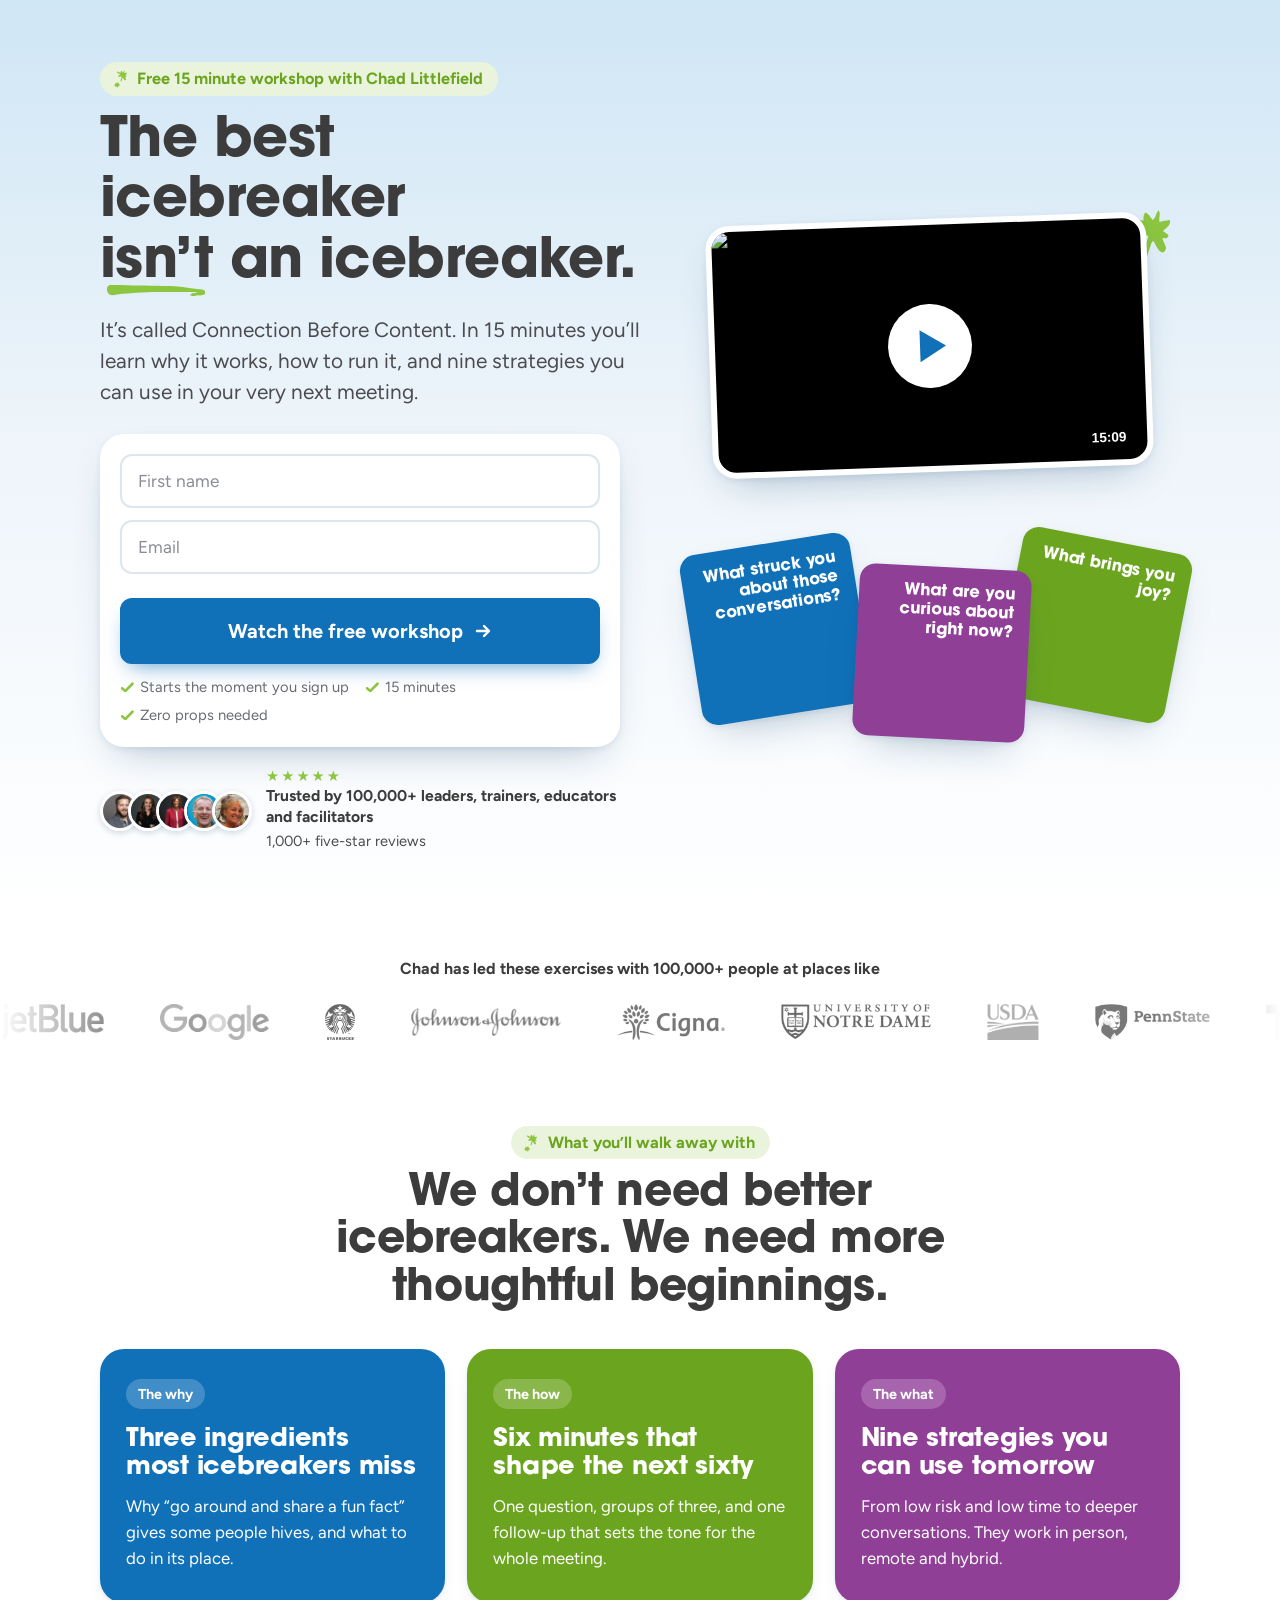
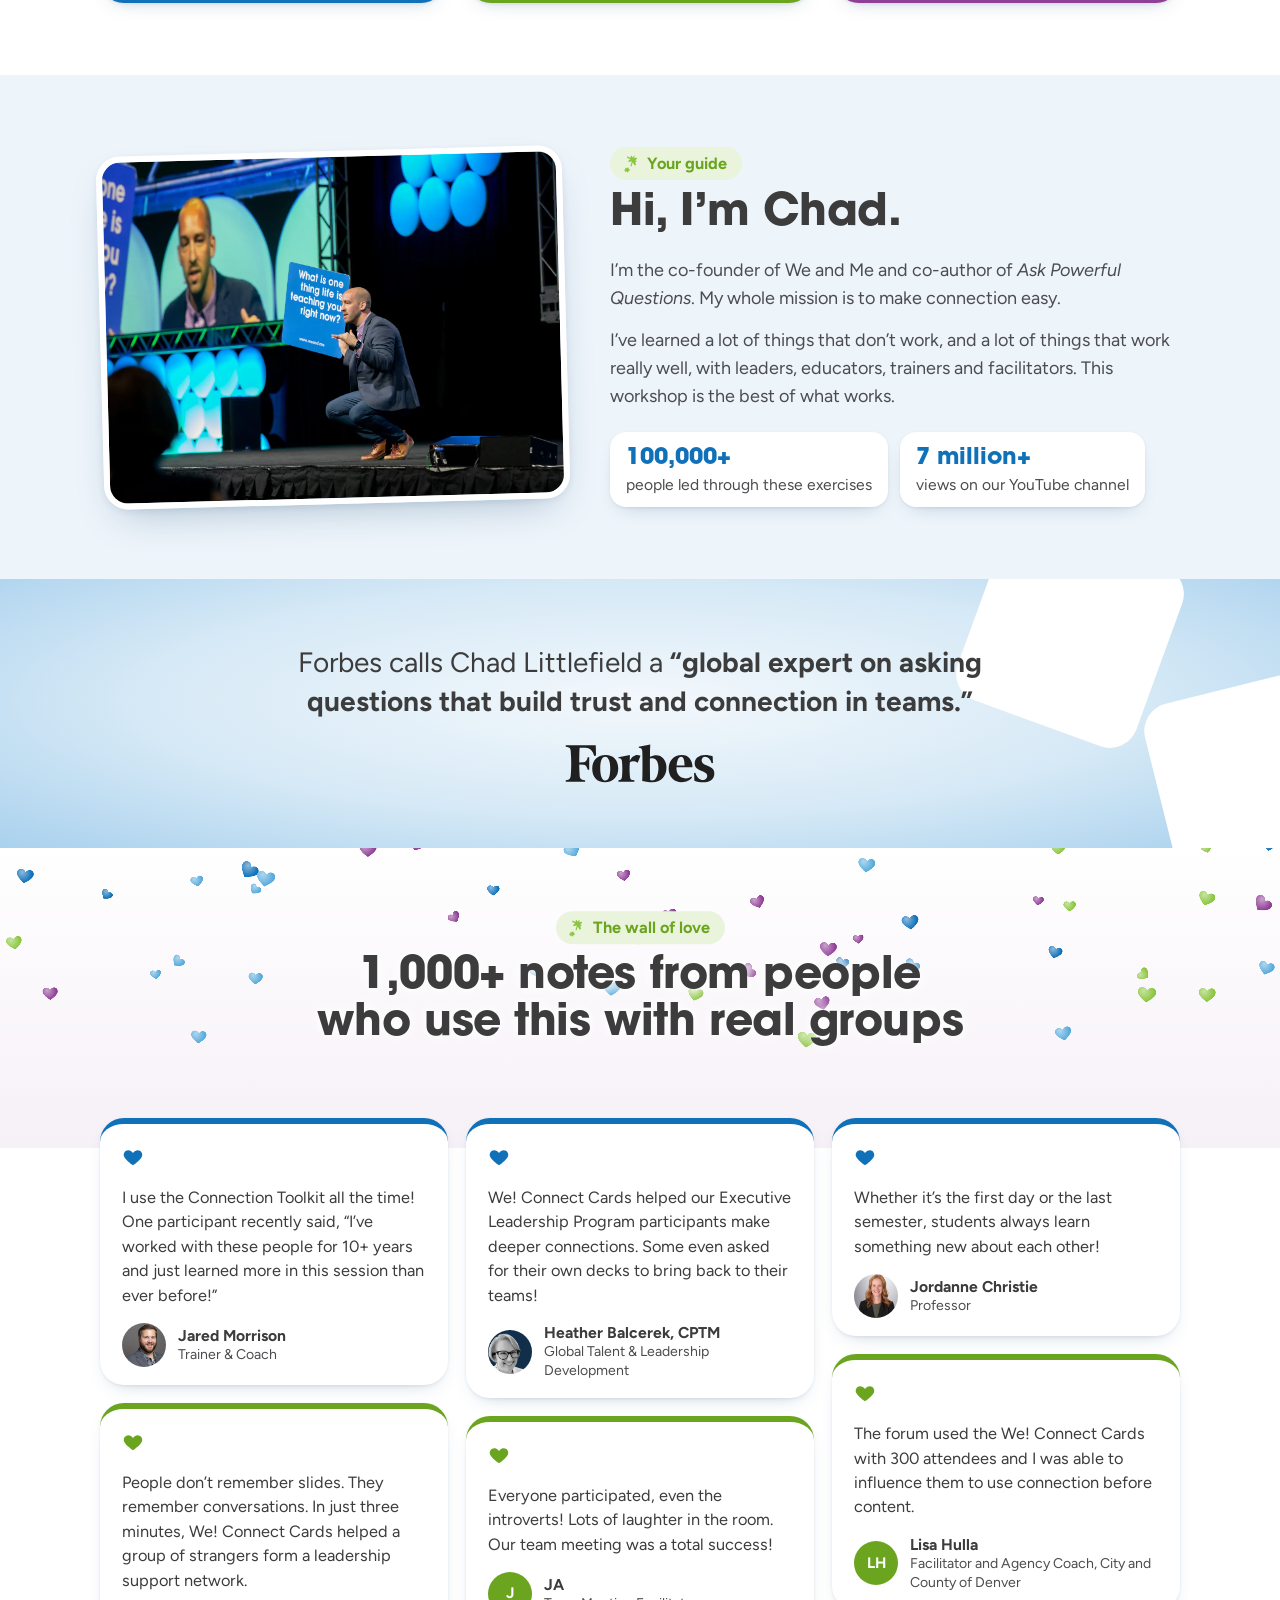
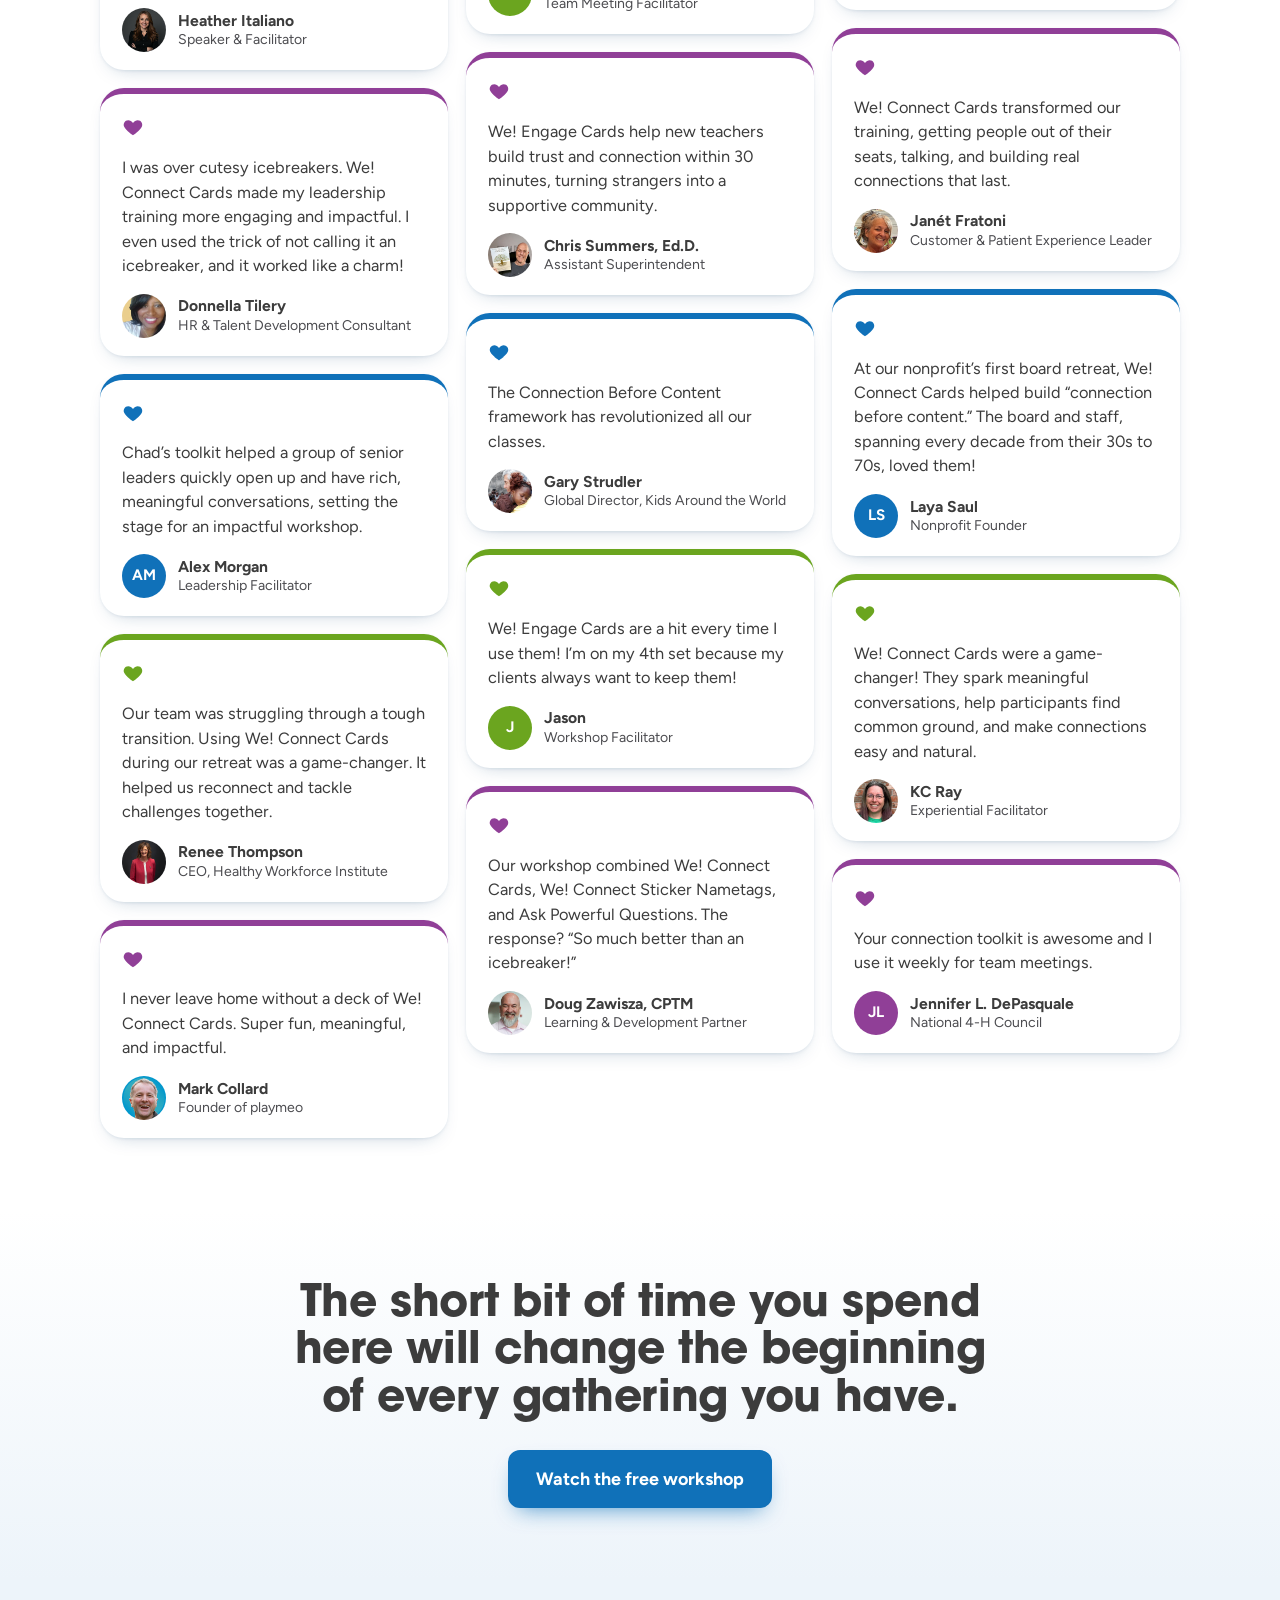
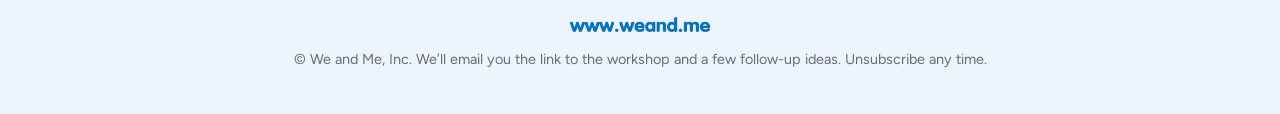
==== commit 3968a8f7: "Connect sign-up form to Kit (form 10202361)" ====
--- a/index.html
+++ b/index.html
@@ -178,7 +178,7 @@
     WS.track('Lead');
     var go = function(){ location.href = 'confirm.html' + location.search.replace(/([?&])reset=1&?/, '$1').replace(/[?&]$/, ''); };
     if(C.kitFormId){
-      var body = new URLSearchParams(); body.set('email_address', em); body.set('fields[first_name]', fn);
+      var body = new URLSearchParams(); body.set('email_address', em); body.set('fields[first_name]', fn); body.set('referrer', location.href.replace(/([?&])reset=1&?/, '$1'));
       fetch('https://app.kit.com/forms/' + C.kitFormId + '/subscriptions', {method:'POST', mode:'no-cors', body: body}).then(go, go);
       setTimeout(go, 2500);
     } else { setTimeout(go, 350); }
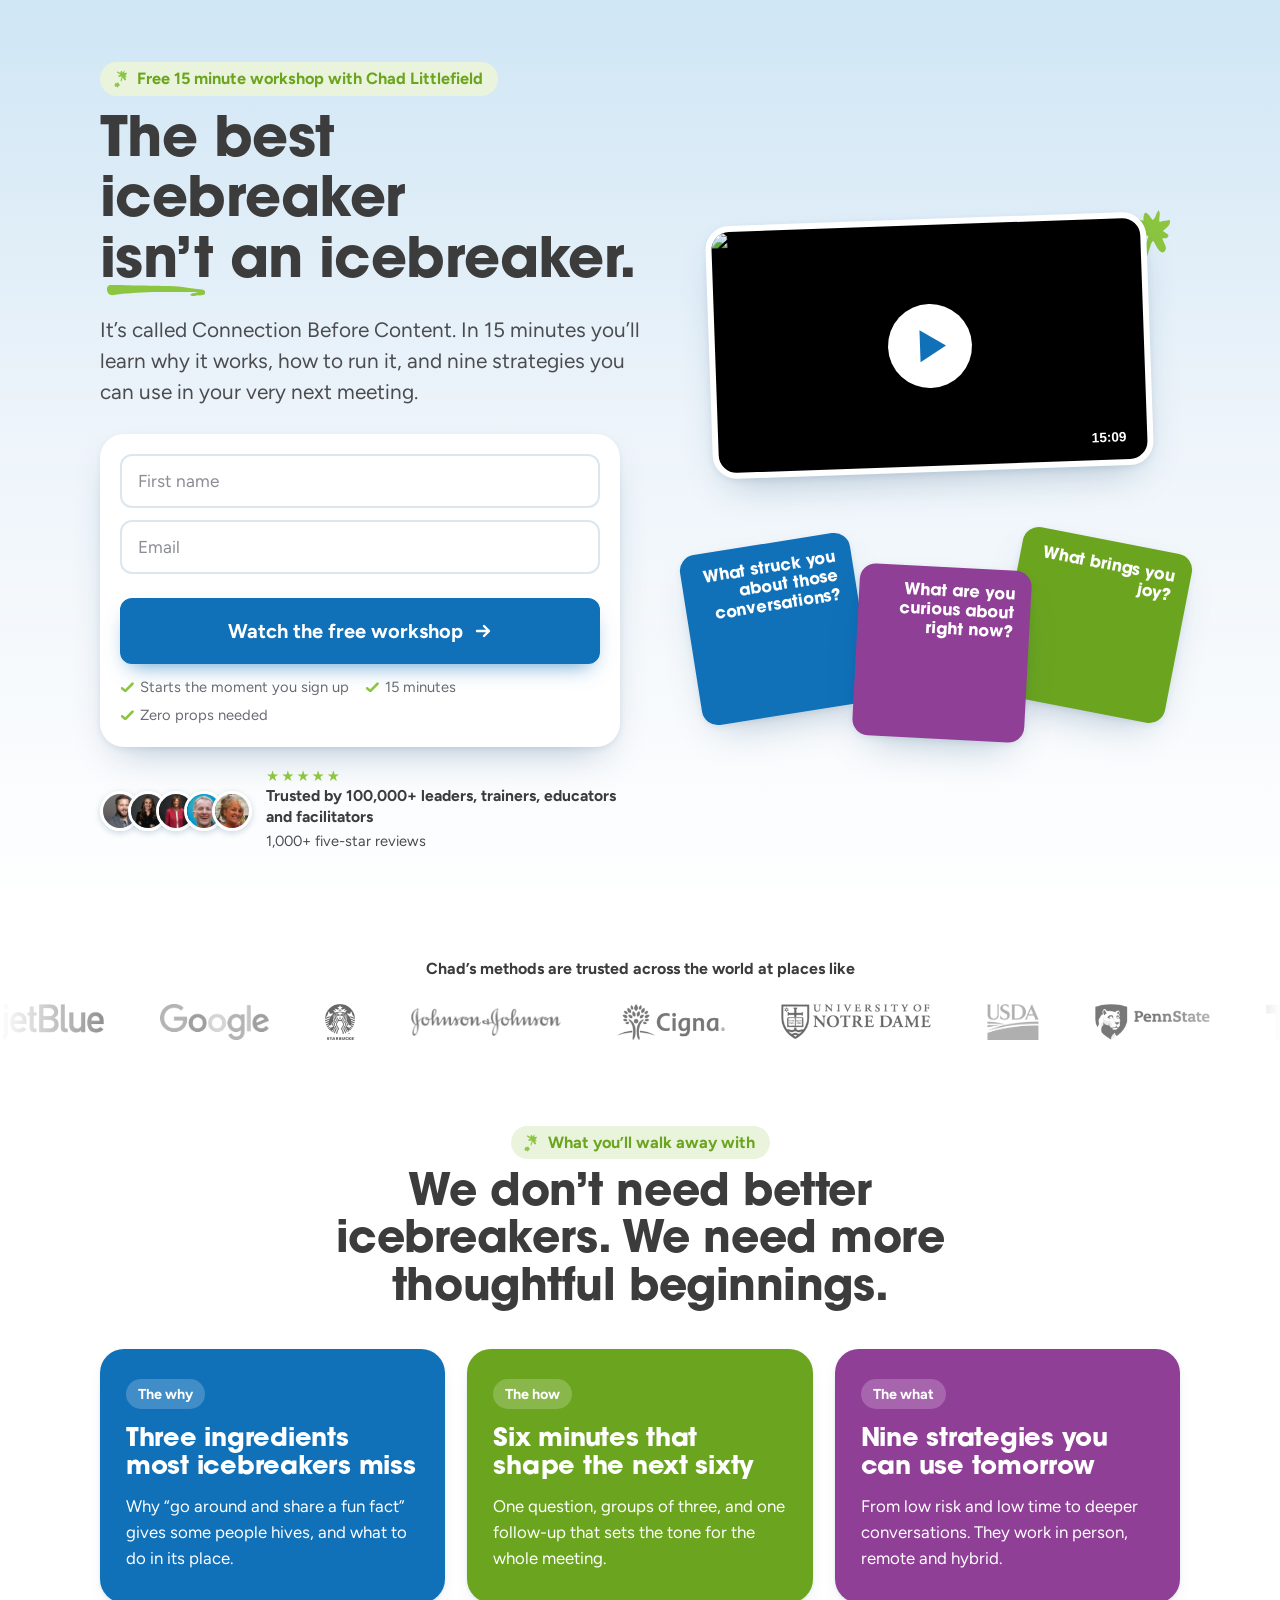
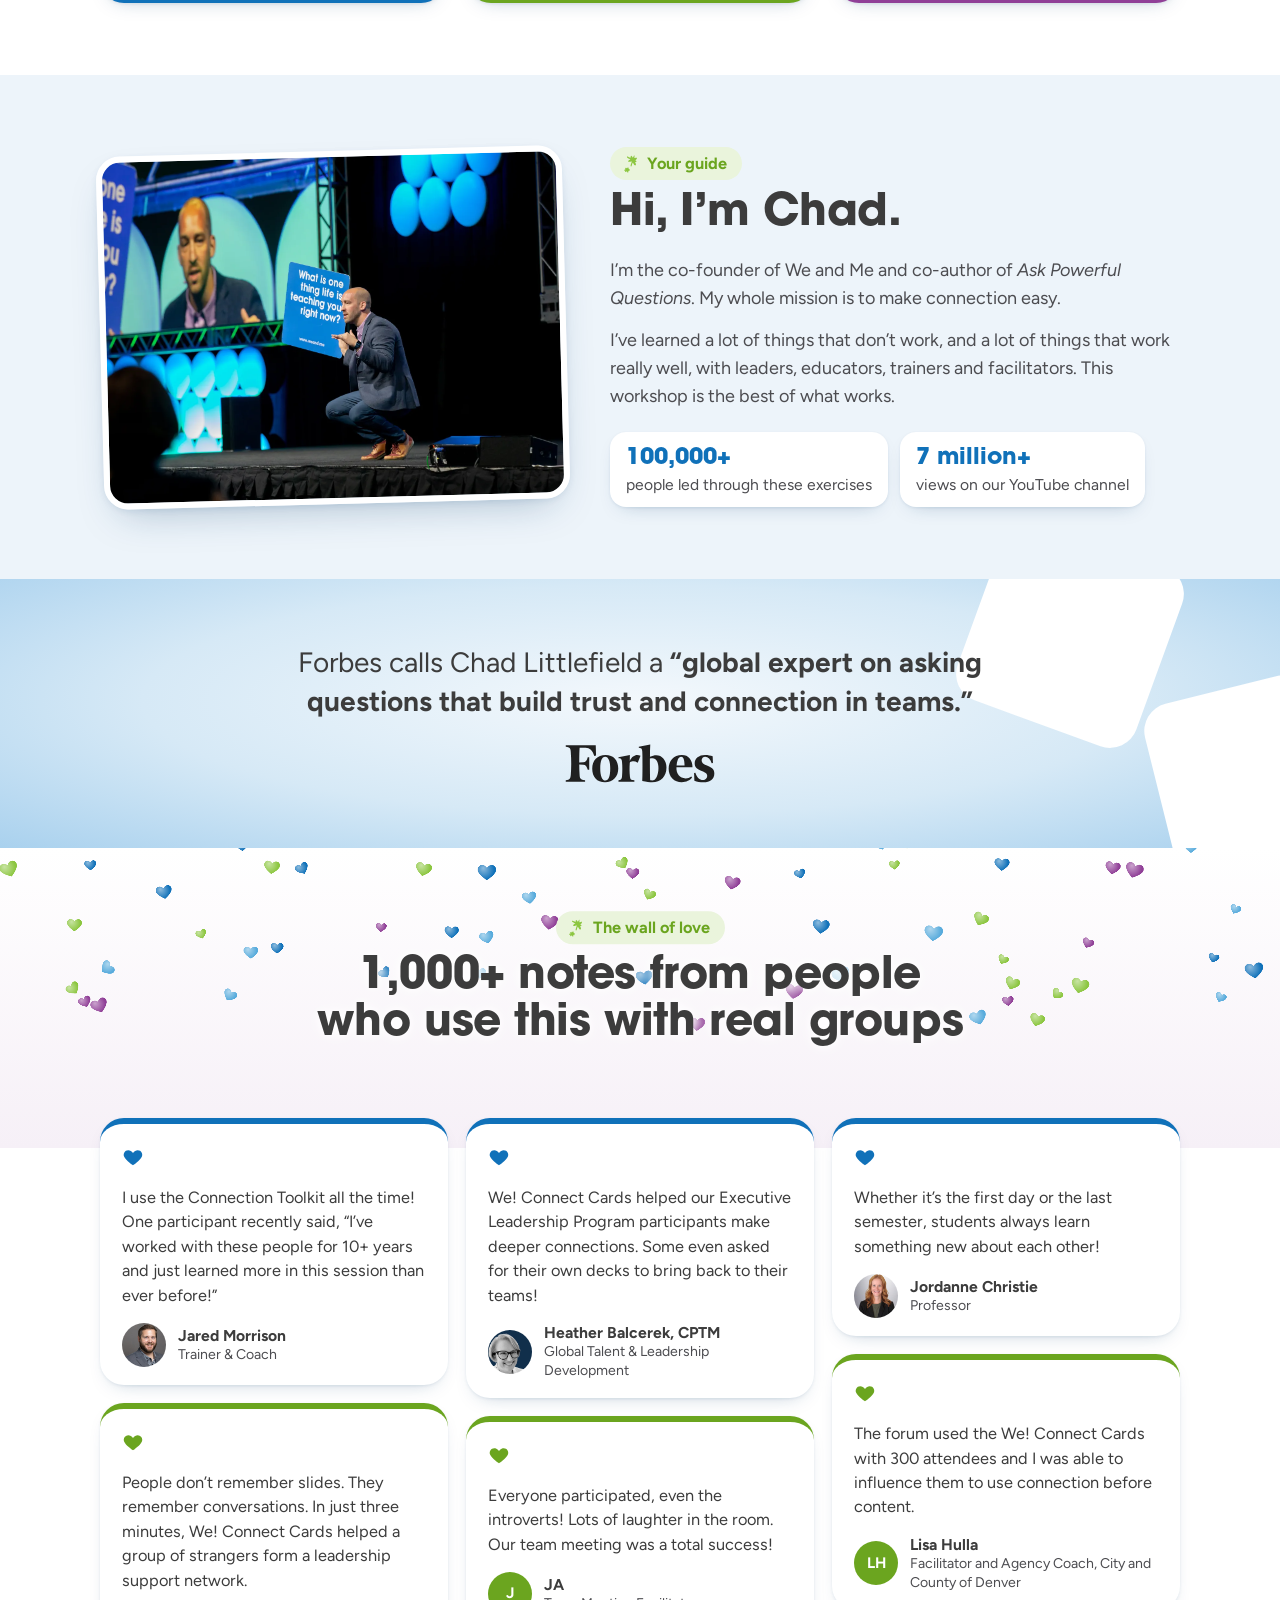
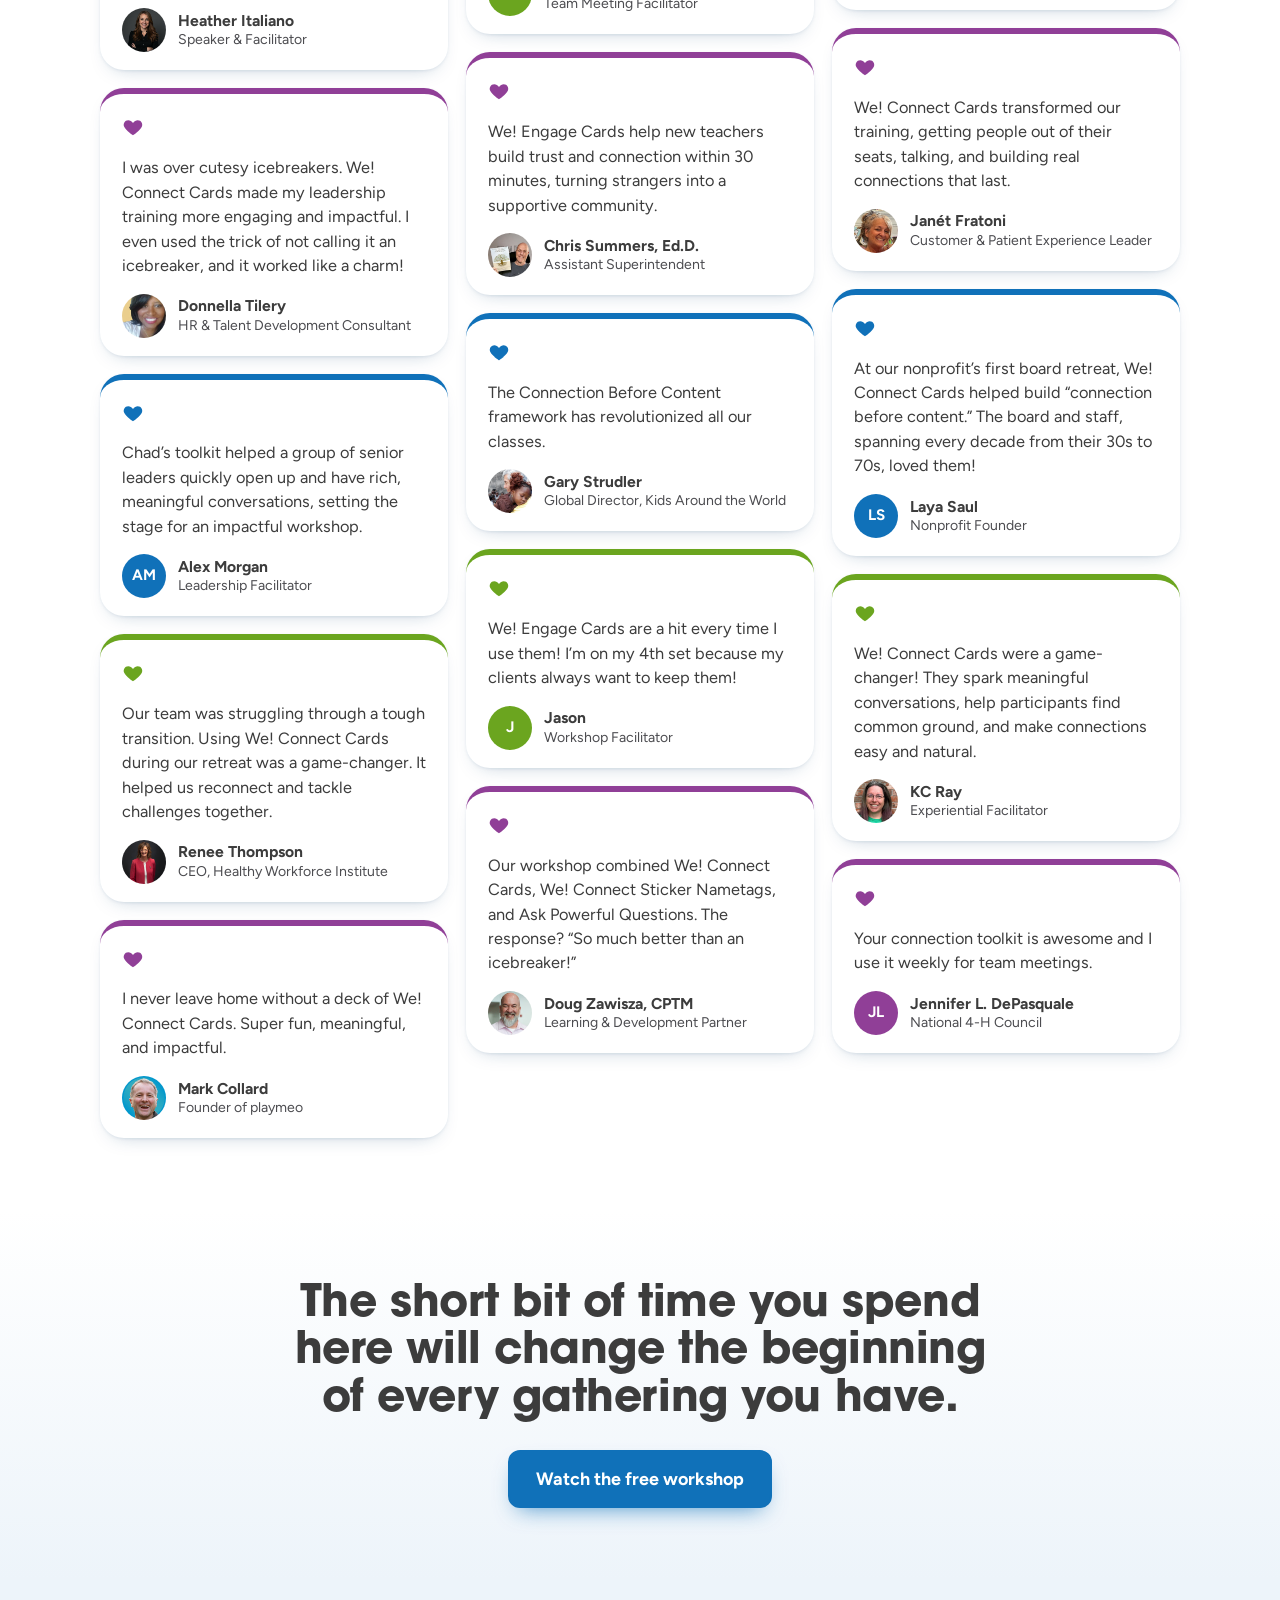
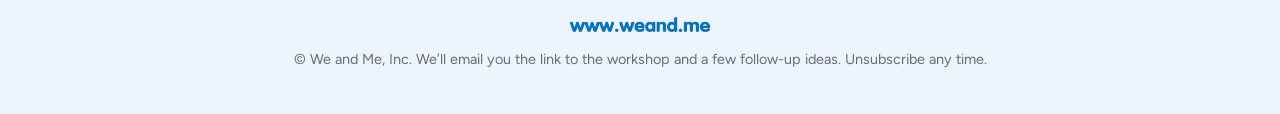
==== commit 54ef3aff: "Free mini master's framing, Black Friday deal item and banner, bolder kit button at 0:30, learnings " ====
--- a/index.html
+++ b/index.html
@@ -67,7 +67,7 @@
 </header>
 
 <div class="logos">
-  <p>Chad has led these exercises with 100,000+ people at places like</p>
+  <p>Chad’s methods are trusted across the world at places like</p>
   <div class="marquee" aria-label="Organizations Chad has worked with">
     <div class="track-m" id="logoTrack"></div>
   </div>
--- a/assets/style.css
+++ b/assets/style.css
@@ -776,3 +776,61 @@
 @media (max-width:560px){.early-row{justify-content:center}}
 .peek-kit{margin-top:16px}
 .peek-kit svg{width:15px;height:15px}
+/* v11: top quiet pill has no icon and is longer on desktop */
+.early-kit.wide{justify-content:center}
+@media (min-width:561px){.early-kit.wide{min-width:240px;padding:9px 28px}}
+/* v12: confirm page, learnings card and a square timer card side by side so the calendar box sits higher */
+.duo{display:grid;grid-template-columns:1fr 210px;gap:18px;margin-top:30px;align-items:stretch}
+.duo .lpreview,.duo .window{margin:0}
+.duo .lpreview{padding:20px 20px}
+.duo .window{flex-direction:column;justify-content:center;text-align:center;gap:14px;padding:22px 18px}
+.duo .window p{font-size:1rem}
+.duo .clock span{font-size:2.6rem}
+.confirm .tick{width:68px;height:68px;margin-bottom:16px}
+.confirm .tick svg{width:34px;height:34px}
+.confirm .btn.big{margin-top:22px}
+.duo + .later{margin-top:18px}
+@media(max-width:700px){.duo{grid-template-columns:1fr}}
+/* v12: watch page, Chad's stage photo with the Forbes quote beside it */
+.wforbes{display:grid;grid-template-columns:.9fr 1.1fr;gap:40px;align-items:center;margin:44px auto 0;max-width:1000px;background:var(--pale-blue);border-radius:var(--r-card);padding:32px}
+.wforbes .photo{border-radius:var(--r-card);overflow:hidden;box-shadow:var(--shadow);transform:rotate(-1.5deg);border:6px solid #fff}
+.wforbes .photo img{display:block;width:100%;aspect-ratio:4/3;object-fit:cover}
+.wf-quote blockquote{margin:0;font-size:clamp(1.2rem,2.2vw,1.6rem);line-height:1.4;color:var(--ink)}
+.wf-quote blockquote b{font-weight:700}
+.wf-quote img{width:140px;margin-top:20px;filter:grayscale(1) brightness(.35)}
+@media(max-width:760px){.wforbes{grid-template-columns:1fr;gap:24px;padding:22px;text-align:center}.wf-quote img{margin:18px auto 0}}
+/* v13: bonus countdown inside the order panel (the clock runs from 0:24, shown here before the 11:10 reveal) */
+.d-live{margin:16px 0 8px;text-align:center;font-size:.95rem;color:var(--text);font-weight:700}
+.d-live b{color:var(--purple);font-variant-numeric:tabular-nums}
+.d-live[hidden]{display:none}
+/* v13: the white border was inside the 16:9 box, so the video area was slightly too wide and YouTube added thin black side bars */
+.player{box-sizing:content-box}
+/* v14: make the order panel bonus countdown easy to spot */
+.d-live{display:flex;align-items:center;justify-content:space-between;gap:12px;margin:14px 0 10px;padding:12px 16px;background:var(--pale-purple,#F6F0F7);border:2px solid var(--purple);border-radius:14px;text-align:left;color:var(--purple);font-weight:700;font-size:1rem}
+.d-live b{font-family:var(--head);font-size:1.7rem;line-height:1;color:var(--purple);font-variant-numeric:tabular-nums}
+body.bonus-expired .d-live{background:var(--pale-gray,#F2F1F3);border-color:#ccc;color:var(--text);justify-content:center}
+/* v15: bolder "Get the kit on Chad's desk" button, and a Black Friday label in the order panel */
+.early-kit.wide{background:var(--green-dark,#6BA51F);border-color:var(--green-dark,#6BA51F);color:#fff;font-size:1.05rem;padding:12px 30px;box-shadow:0 10px 22px -10px rgba(107,165,31,.9)}
+.early-kit.wide:hover{background:#5d9119;border-color:#5d9119;color:#fff}
+.d-bf{margin:14px 0 10px;padding:12px 16px;background:#111;color:#fff;border-radius:14px;text-align:center;font-family:var(--head);font-size:1.35rem;line-height:1.1}
+/* v15b: before the reveal, size the video to the screen height so the learnings row stays in view */
+.tuck-head .early-kit.wide{margin-left:4px;padding:9px 22px;font-size:1rem;min-width:0}
+@media(min-width:701px){body:not(.revealed) .room{max-width:min(1000px,calc((100vh - 440px) * 1.7778 + 12px))}}
+@media(max-width:700px){.tuck-head .early-kit.wide{order:4;flex-basis:100%;margin:8px 0 0}}
+body:not(.revealed) .tuck-hint{display:none}
+body:not(.revealed) .tuck-head{flex-wrap:nowrap;align-items:center}
+@media(min-width:701px) and (max-height:820px){body:not(.revealed) .watch-head p{display:none}body:not(.revealed) .watch-head{padding-bottom:14px}}
+@media(min-width:701px) and (max-height:820px){body:not(.revealed) .room{max-width:min(1000px,calc((100vh - 390px) * 1.7778 + 12px))}}
+@media(max-width:700px){body:not(.revealed) .tuck-head{flex-wrap:wrap}body:not(.revealed) .tuck-head .early-kit.wide{order:4;flex-basis:100%;width:100%;margin:10px 0 0;text-align:center;justify-content:center}}
+/* v16: Black Friday ticket */
+.d-bf{position:relative;overflow:hidden;display:grid;gap:2px;margin:16px 0 12px;padding:18px 20px 16px;background:radial-gradient(120% 140% at 0% 0%,#2a2a2e 0%,#111 60%);color:#fff;border-radius:16px;text-align:center;font-family:var(--body,Figtree,sans-serif);line-height:1.1;box-shadow:0 10px 24px rgba(0,0,0,.22),inset 0 0 0 2px var(--green,#8CC640)}
+.d-bf::before,.d-bf::after{content:"";position:absolute;top:50%;width:22px;height:22px;margin-top:-11px;border-radius:50%;background:#fff}
+.d-bf::before{left:-11px}.d-bf::after{right:-11px}
+.d-bf .bf-kicker{justify-self:center;background:var(--green,#8CC640);color:#111;font-weight:700;font-size:.8rem;border-radius:999px;padding:4px 12px;margin-bottom:6px}
+.d-bf .bf-big{font-family:var(--head);font-size:2rem;letter-spacing:-.01em;color:#fff}
+.d-bf .bf-sub{font-size:.92rem;color:#d7e9bf;margin-top:4px}
+.d-bf .bf-stars{position:absolute;right:16px;top:10px;width:38px;opacity:.95;pointer-events:none}
+.oto-h + .oto-tag{margin-top:10px}
+.d-bf{min-height:max-content;flex-shrink:0}
+.drawer .body{grid-auto-rows:max-content}
+.d-bf .bf-stars{right:12px;top:8px;width:28px}
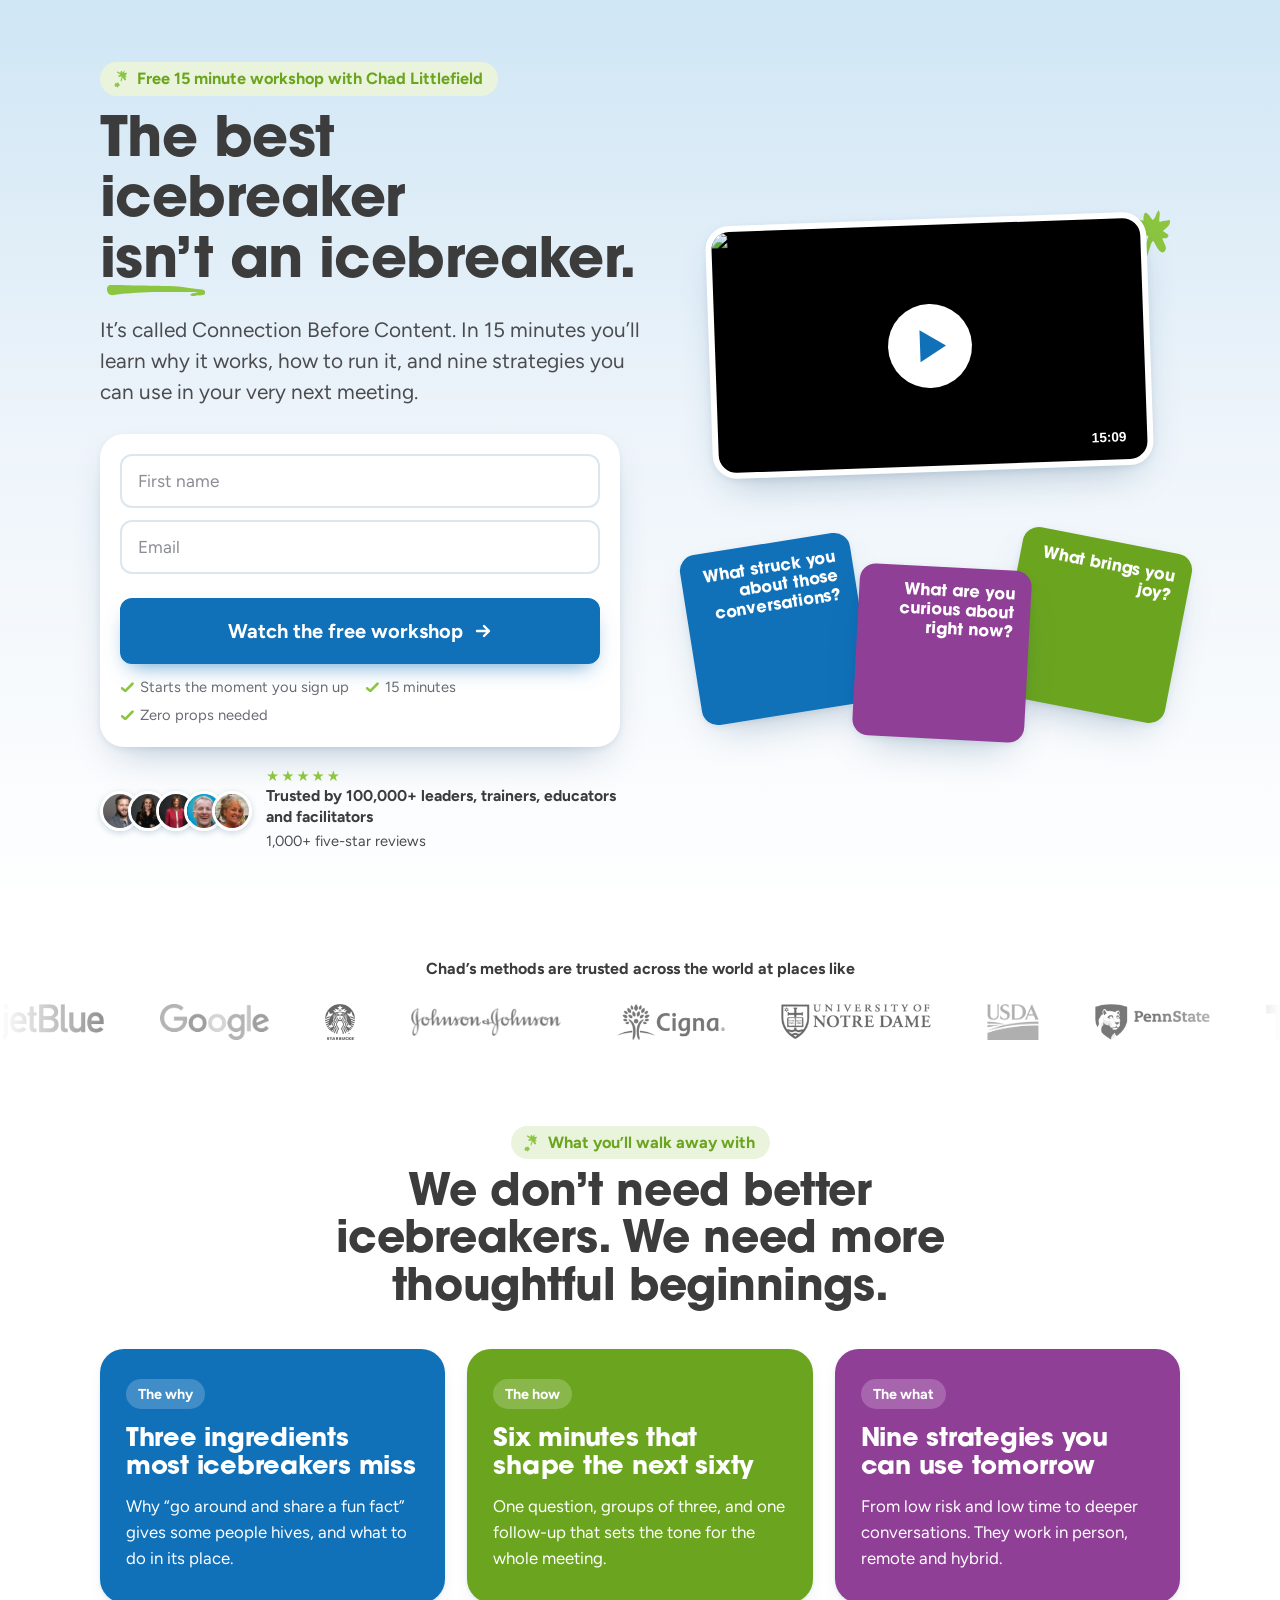
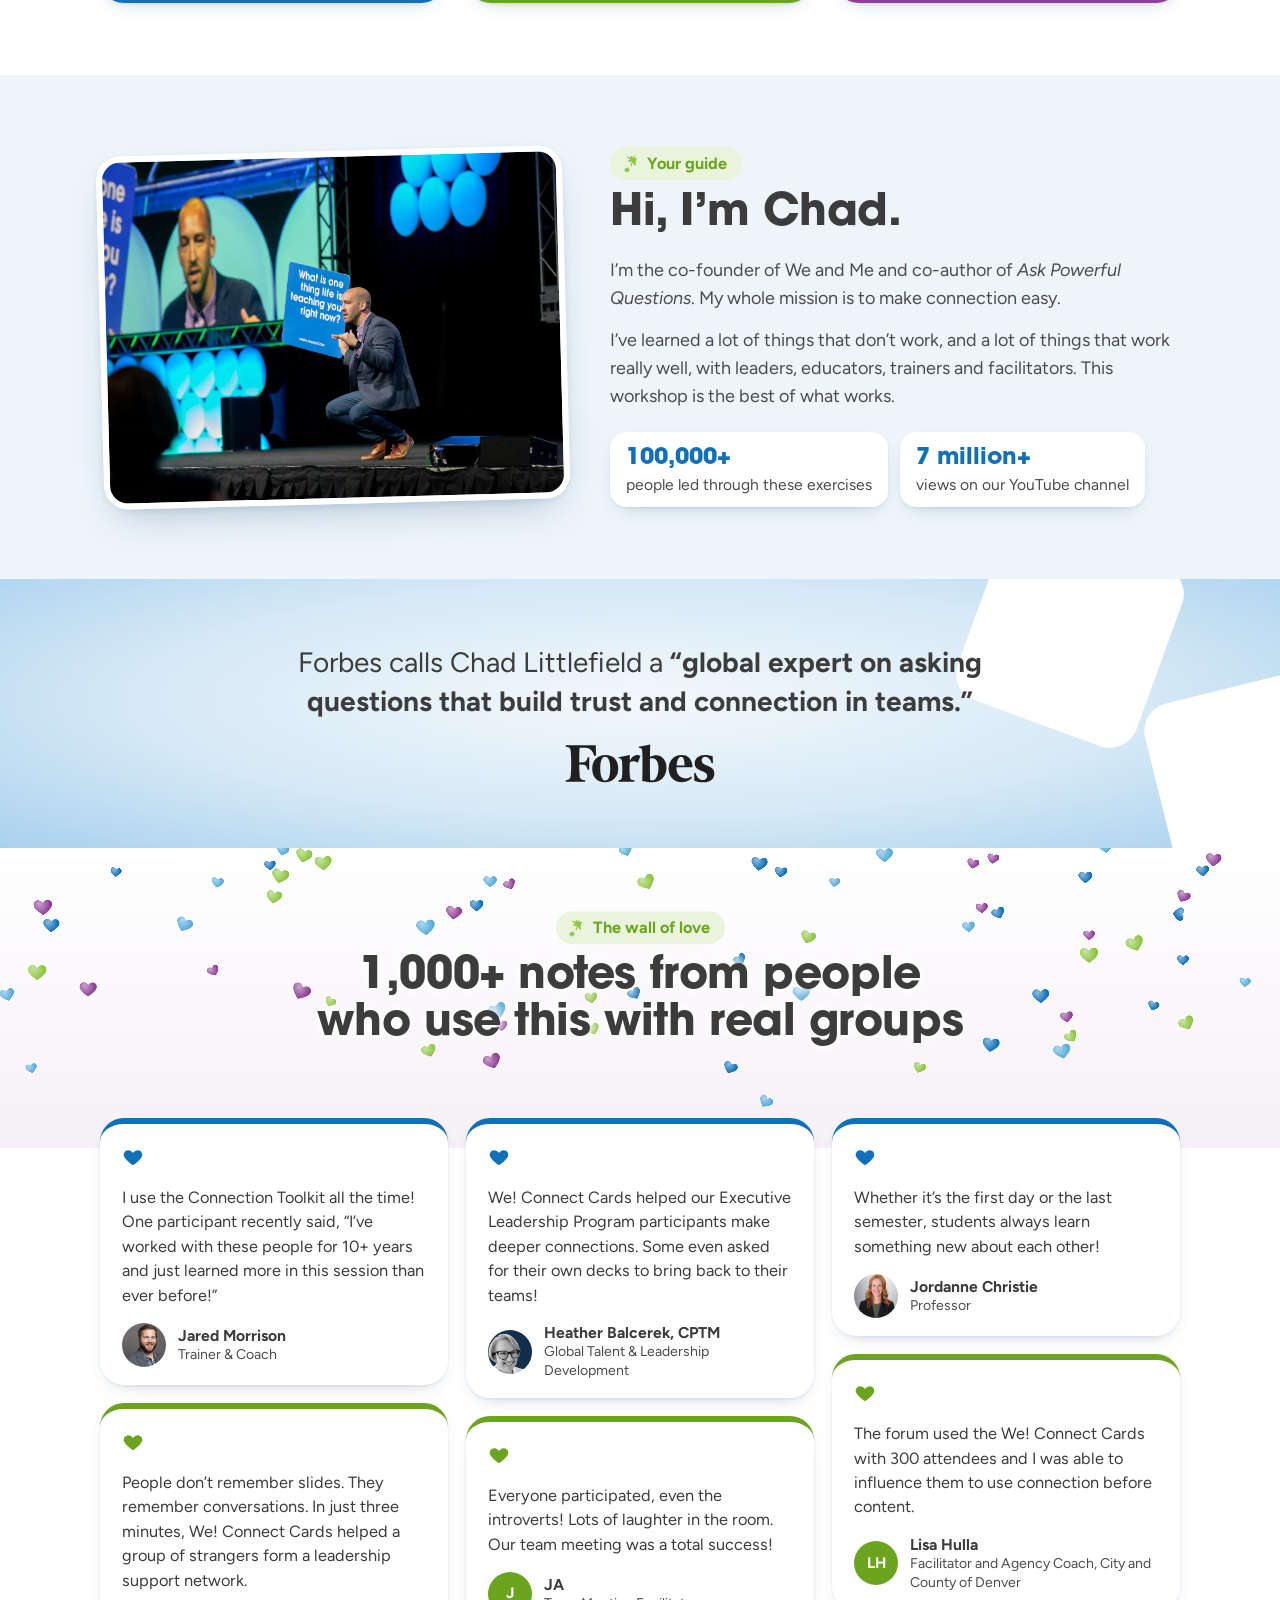
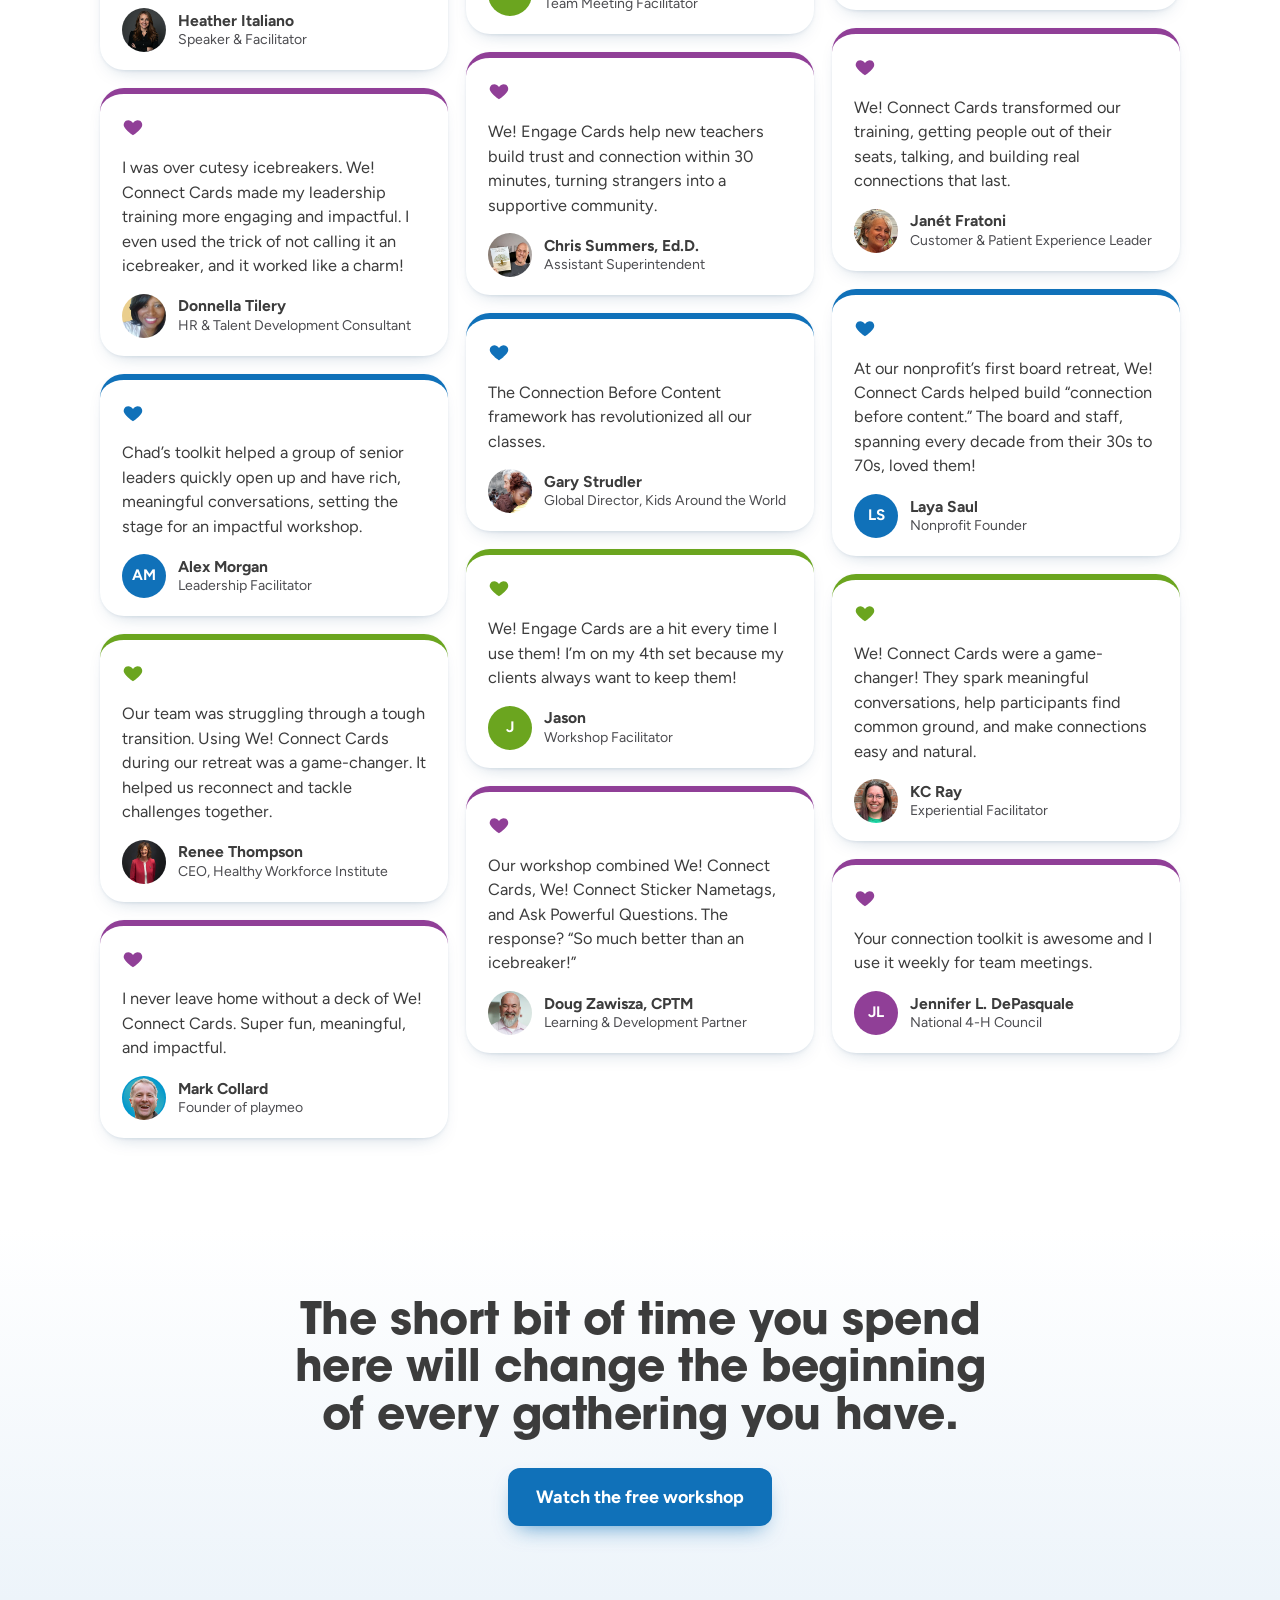
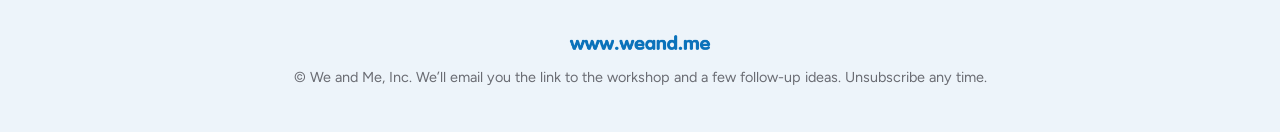
==== commit e3937ef3: "Hour starts on Start, Black Friday bonuses through Dec 1, calendar limited to this week, ended scree" ====
--- a/index.html
+++ b/index.html
@@ -12,7 +12,7 @@
 <link rel="preconnect" href="https://fonts.googleapis.com">
 <link rel="preconnect" href="https://fonts.gstatic.com" crossorigin>
 <link href="https://fonts.googleapis.com/css2?family=Figtree:wght@400;700&display=swap" rel="stylesheet">
-<link rel="stylesheet" href="assets/style.css">
+<link rel="stylesheet" href="assets/style.css?v=20">
 </head>
 <body>
 
@@ -145,8 +145,8 @@
   <p>© We and Me, Inc. We’ll email you the link to the workshop and a few follow-up ideas. Unsubscribe any time.</p>
 </footer>
 
-<script src="assets/config.js"></script>
-<script src="assets/funnel.js"></script>
+<script src="assets/config.js?v=20"></script>
+<script src="assets/funnel.js?v=20"></script>
 <script>
 (function(){
   var C = window.WORKSHOP, form = document.getElementById('reg'), err = document.getElementById('err');
--- a/assets/style.css
+++ b/assets/style.css
@@ -834,3 +834,37 @@
 .d-bf{min-height:max-content;flex-shrink:0}
 .drawer .body{grid-auto-rows:max-content}
 .d-bf .bf-stars{right:12px;top:8px;width:28px}
+/* v17: Safari splits column cards and leaves stray shadows; keep cards whole, and lay the 3-card wall out as a plain grid */
+.lv{display:block;width:100%;-webkit-column-break-inside:avoid;page-break-inside:avoid;break-inside:avoid;transform:none!important;transition:opacity .7s ease!important}
+.lovewall.short{columns:auto;display:grid;grid-template-columns:repeat(3,minmax(0,1fr));gap:18px;align-items:start}
+.lovewall.short .lv{margin:0}
+@media(max-width:900px){.lovewall.short{grid-template-columns:1fr;max-width:560px;margin-left:auto;margin-right:auto}}
+/* v17: nothing may push the page wider than the screen (hidden kit tooltips did on phones) */
+html,body{max-width:100%;overflow-x:hidden}
+@supports (overflow:clip){html,body{overflow-x:clip}}
+.lvw{-webkit-column-break-inside:avoid;page-break-inside:avoid;break-inside:avoid;padding-bottom:18px}
+.lovewall .lv{margin:0}
+.lovewall.short .lvw{padding-bottom:0}
+@media(max-width:700px){body:not(.revealed) .watch-head{padding-bottom:12px}body:not(.revealed) .watch-head p{margin-top:4px;font-size:.95rem}}
+/* v17: Safari ignores backface-visibility when a parent clips (the tucked row), so it showed the answers mirrored.
+   Hide the face that should be away from the viewer, swapping at the half-way point of the flip. */
+.note .face{transition:visibility 0s linear .4s}
+.note:not(.open) .front{visibility:hidden}
+.note.open .back{visibility:hidden}
+.player.tap-to-play::after{content:"Tap the video to play";position:absolute;left:50%;top:50%;transform:translate(-50%,-50%);background:rgba(17,17,17,.82);color:#fff;font:700 1rem/1 var(--body);padding:12px 18px;border-radius:999px;pointer-events:none;z-index:3;white-space:nowrap}
+/* v18: short screens (a phone on its side) must never get the height-based width cap, or the video shrinks to nothing */
+@media(max-height:600px){body:not(.revealed) .room{max-width:1000px!important}body:not(.revealed) .watch-head p{display:none}body:not(.revealed) .watch-head{padding-bottom:12px}}
+/* phone on its side: hide the title so the whole video fits the screen height */
+@media(max-height:600px) and (orientation:landscape){body:not(.revealed) .watch-head{display:none}.room,body:not(.revealed) .room{max-width:max(320px,calc((100vh - 84px) * 1.7778))!important}}
+
+/* v19 confirm: hour starts on click */
+.notnow{margin-top:14px;text-align:center}.notnow a{color:var(--blue);font-weight:700;font-size:.98rem;text-decoration:underline;text-underline-offset:3px}
+.pill.ended i{background:#D64545}
+.closed-again{margin-top:22px;font-size:.95rem;color:var(--ink)}.closed-again a{color:var(--blue);font-weight:700;text-decoration:underline;text-underline-offset:3px}
+.win-big{display:block;font-family:var(--head);font-size:1.45rem;line-height:1.2;margin-bottom:8px}
+#window p{font-weight:700}
+.closed-gif{display:block;width:100%;max-width:640px;height:auto;margin:40px auto 0;border-radius:24px;box-shadow:0 22px 50px -24px rgba(20,40,80,.55)}
+.later-note{margin-top:14px;font-size:.92rem;font-weight:700;color:var(--purple)}
+.kc-bf{margin:16px 0 0}.kc-bf + .kc-bonus{margin-top:12px}body.bonus-expired .kc-bf{display:none}
+@media(max-width:400px){.kc-bf .bf-big{font-size:1.7rem}}
+.kc-bf{padding:14px 14px 12px}.kc-bf .bf-big{font-size:1.65rem;white-space:nowrap}.kc-bf .bf-sub{font-size:.82rem}.kc-bf .bf-stars{width:24px;right:10px;top:6px}
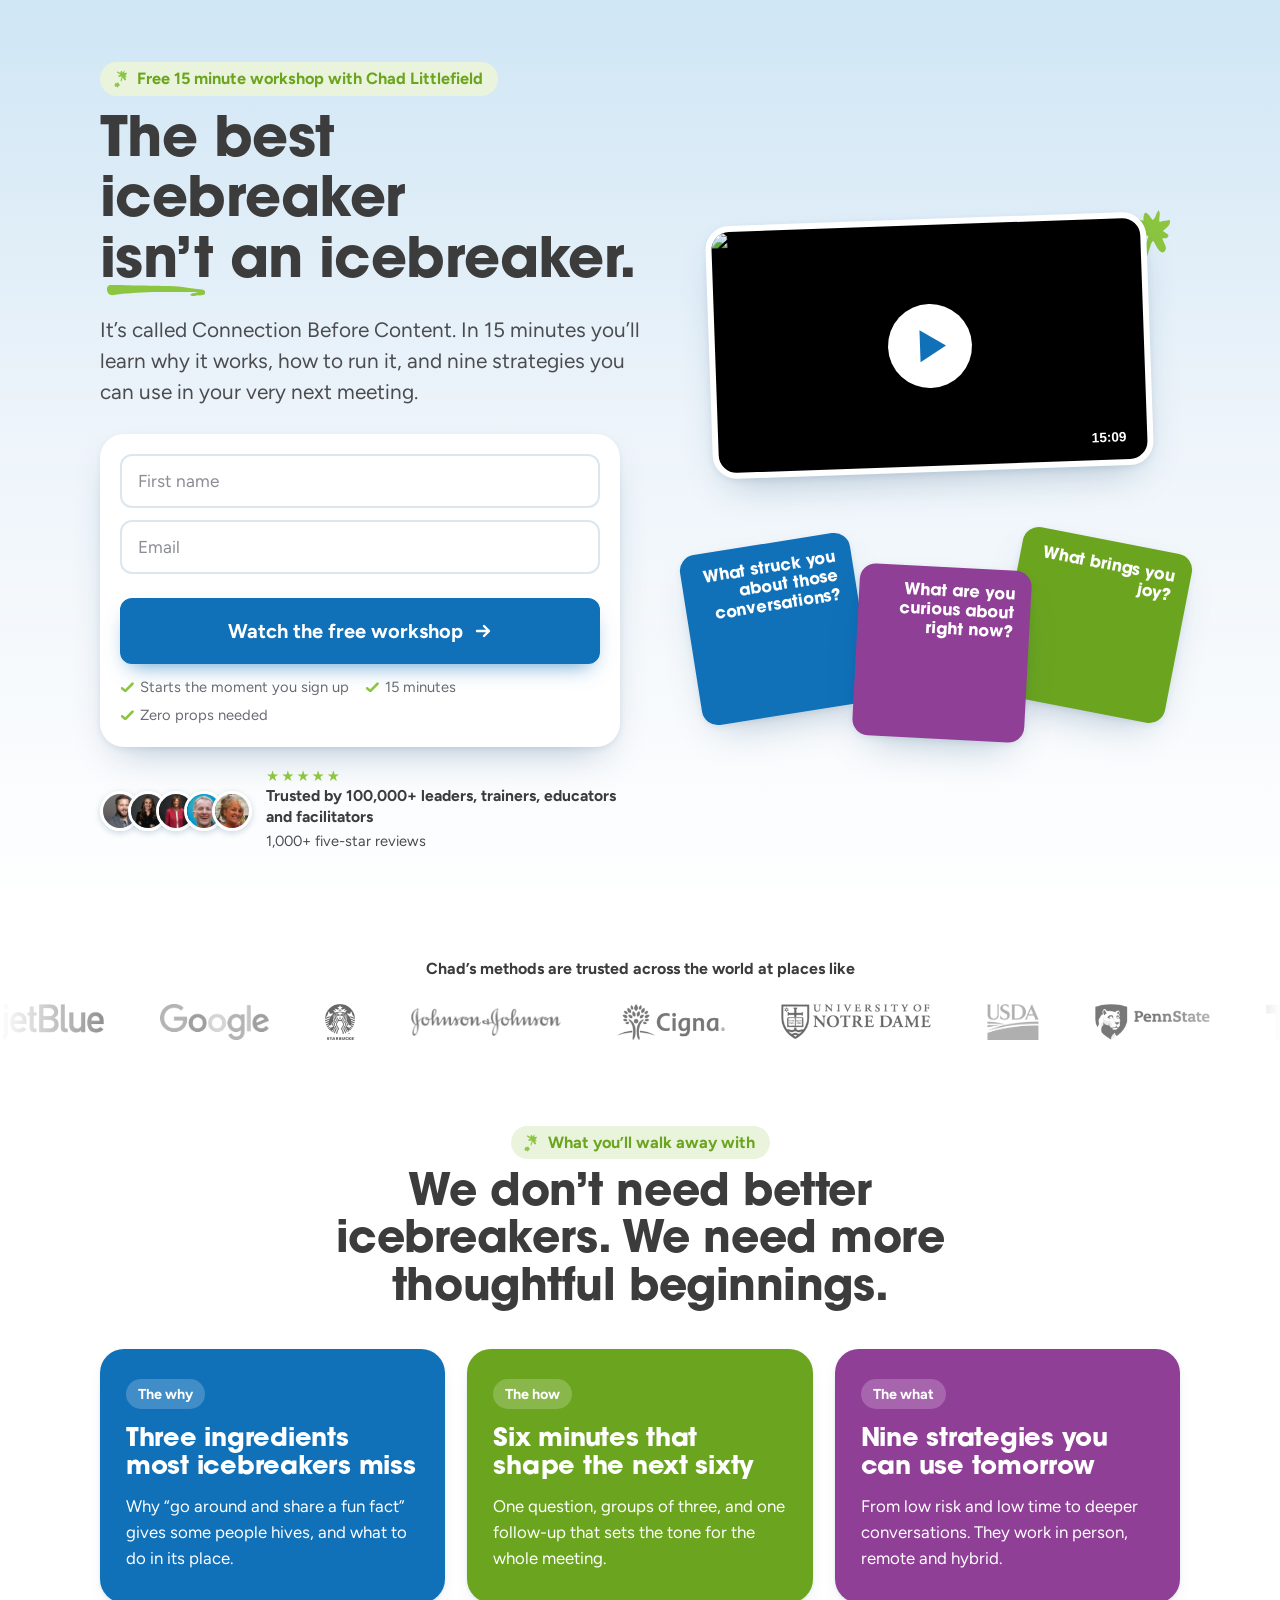
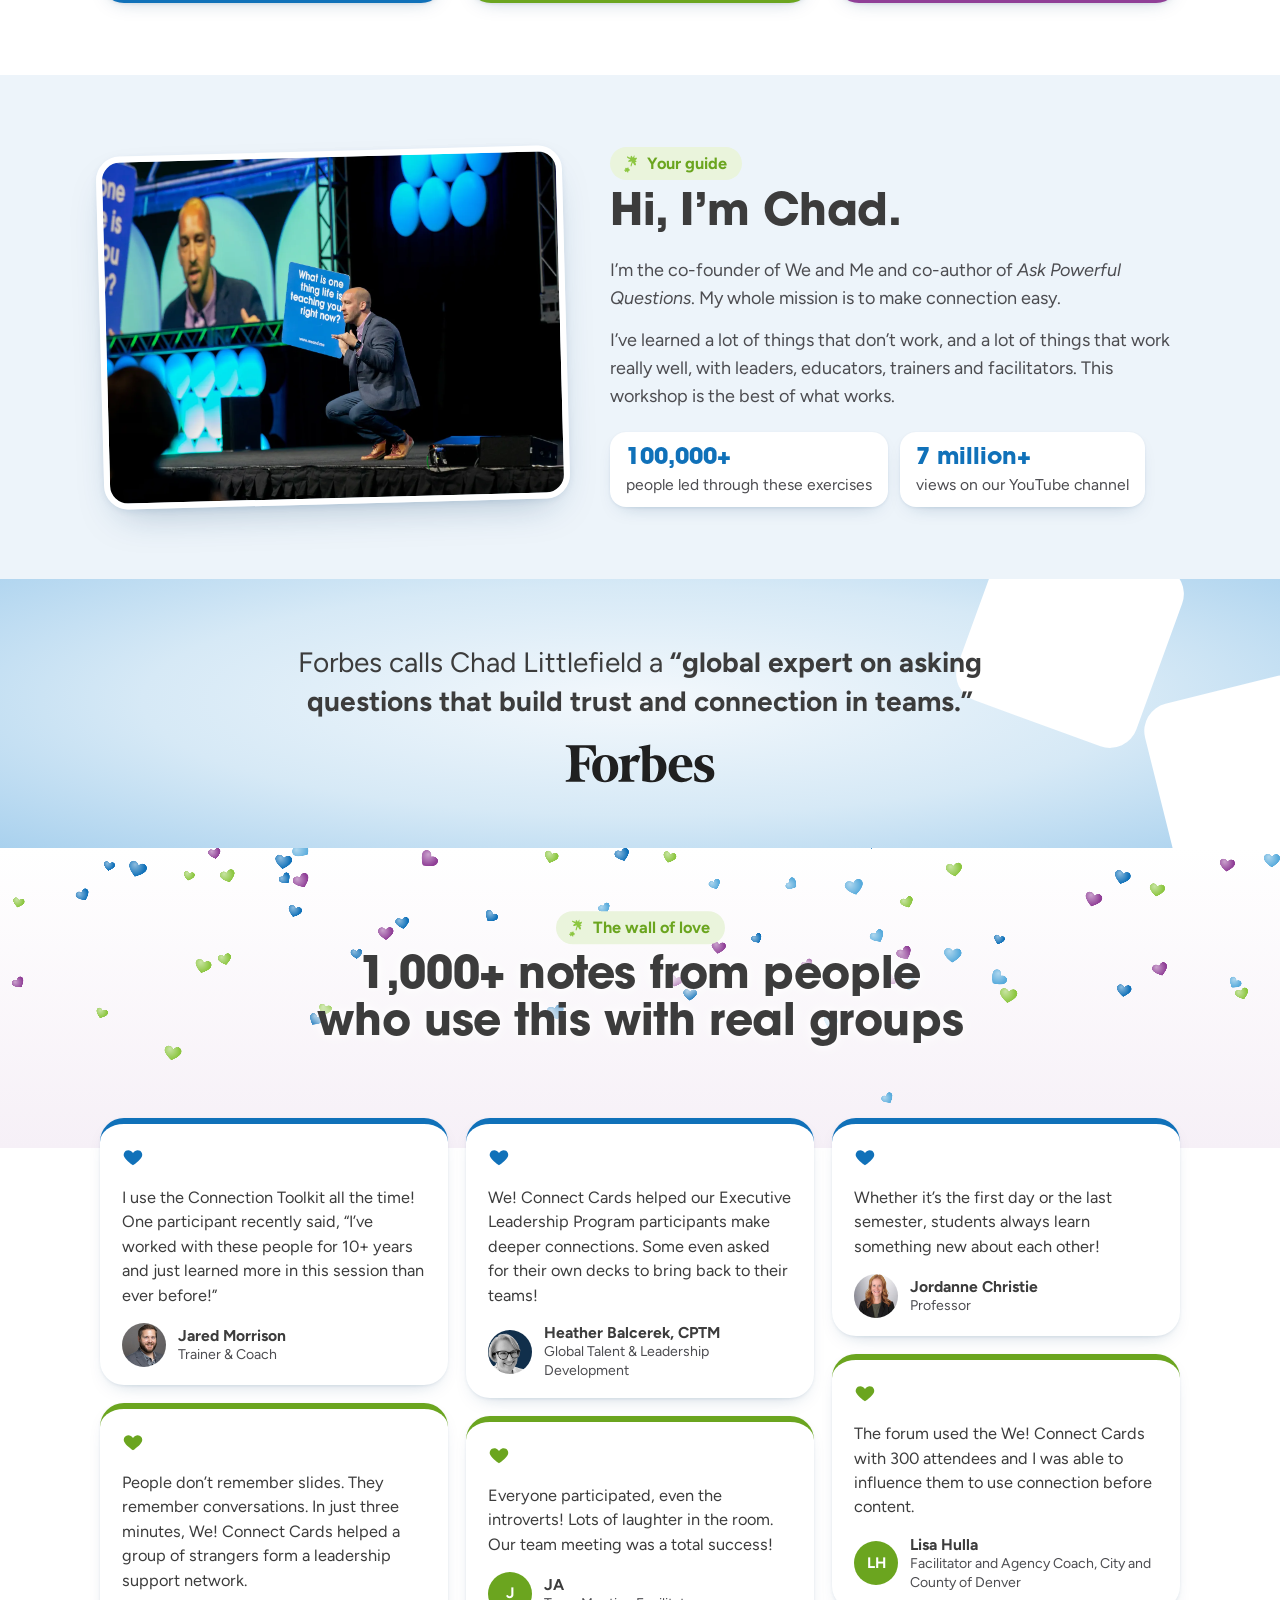
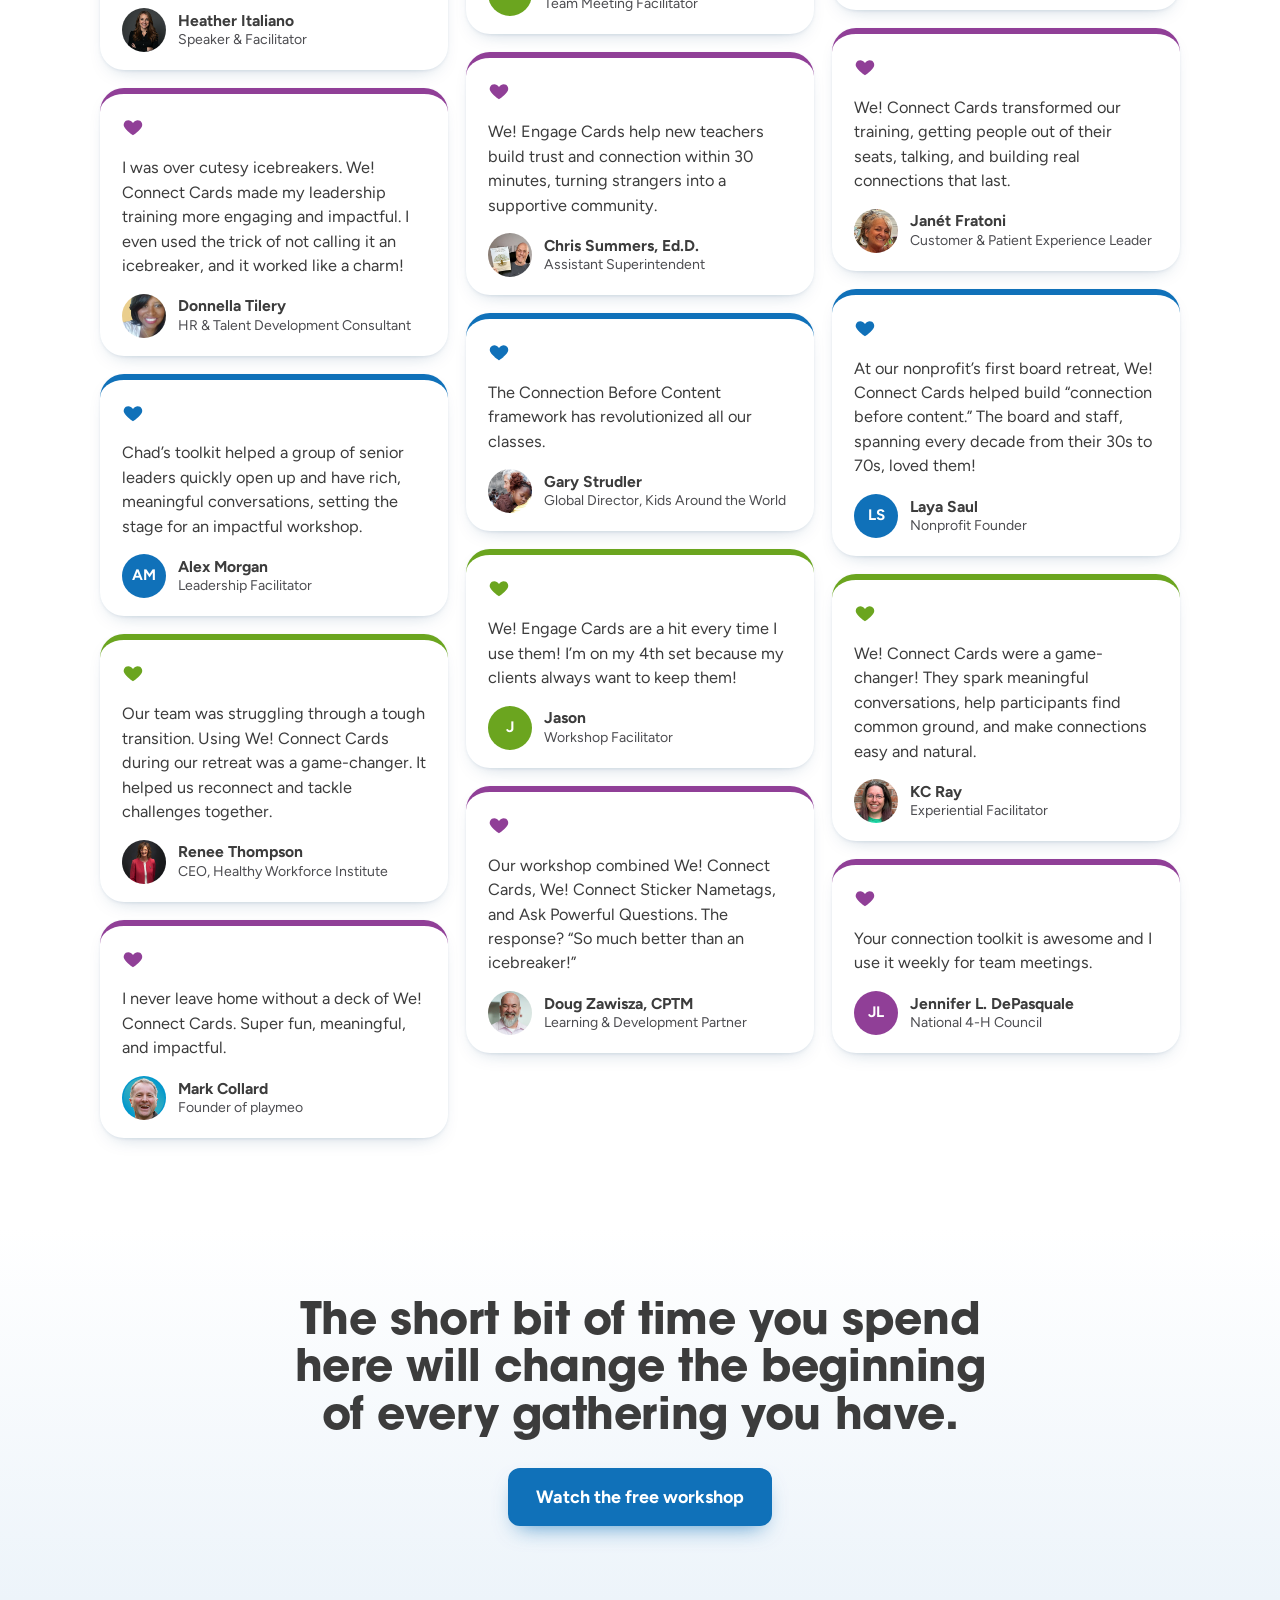
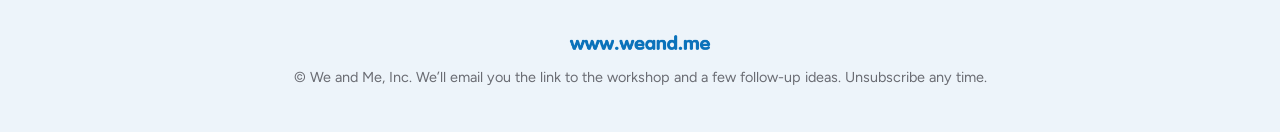
==== commit cdb10422: "Fresh viewings start clean; offer sidebar only returns after the unboxing" ====
--- a/index.html
+++ b/index.html
@@ -12,7 +12,7 @@
 <link rel="preconnect" href="https://fonts.googleapis.com">
 <link rel="preconnect" href="https://fonts.gstatic.com" crossorigin>
 <link href="https://fonts.googleapis.com/css2?family=Figtree:wght@400;700&display=swap" rel="stylesheet">
-<link rel="stylesheet" href="assets/style.css?v=20">
+<link rel="stylesheet" href="assets/style.css?v=21">
 </head>
 <body>
 
@@ -145,8 +145,8 @@
   <p>© We and Me, Inc. We’ll email you the link to the workshop and a few follow-up ideas. Unsubscribe any time.</p>
 </footer>
 
-<script src="assets/config.js?v=20"></script>
-<script src="assets/funnel.js?v=20"></script>
+<script src="assets/config.js?v=21"></script>
+<script src="assets/funnel.js?v=21"></script>
 <script>
 (function(){
   var C = window.WORKSHOP, form = document.getElementById('reg'), err = document.getElementById('err');
@@ -174,7 +174,7 @@
     if(!/^[^\s@]+@[^\s@]+\.[^\s@]{2,}$/.test(em)){ err.textContent = 'Please add a valid email.'; form.email.focus(); return; }
     err.textContent = '';
     var btn = form.querySelector('button'); btn.disabled = true; btn.firstChild.textContent = 'Saving your spot… ';
-    WS.LS.set('ws_name', fn); WS.LS.set('ws_registered', String(Date.now())); WS.LS.del('ws_window');
+    WS.LS.set('ws_name', fn); WS.LS.set('ws_registered', String(Date.now())); WS.LS.del('ws_window'); ['ws_max','ws_pos','ws_revealed'].forEach(WS.LS.del);
     WS.track('Lead');
     var go = function(){ location.href = 'confirm.html' + location.search.replace(/([?&])reset=1&?/, '$1').replace(/[?&]$/, ''); };
     if(C.kitFormId){
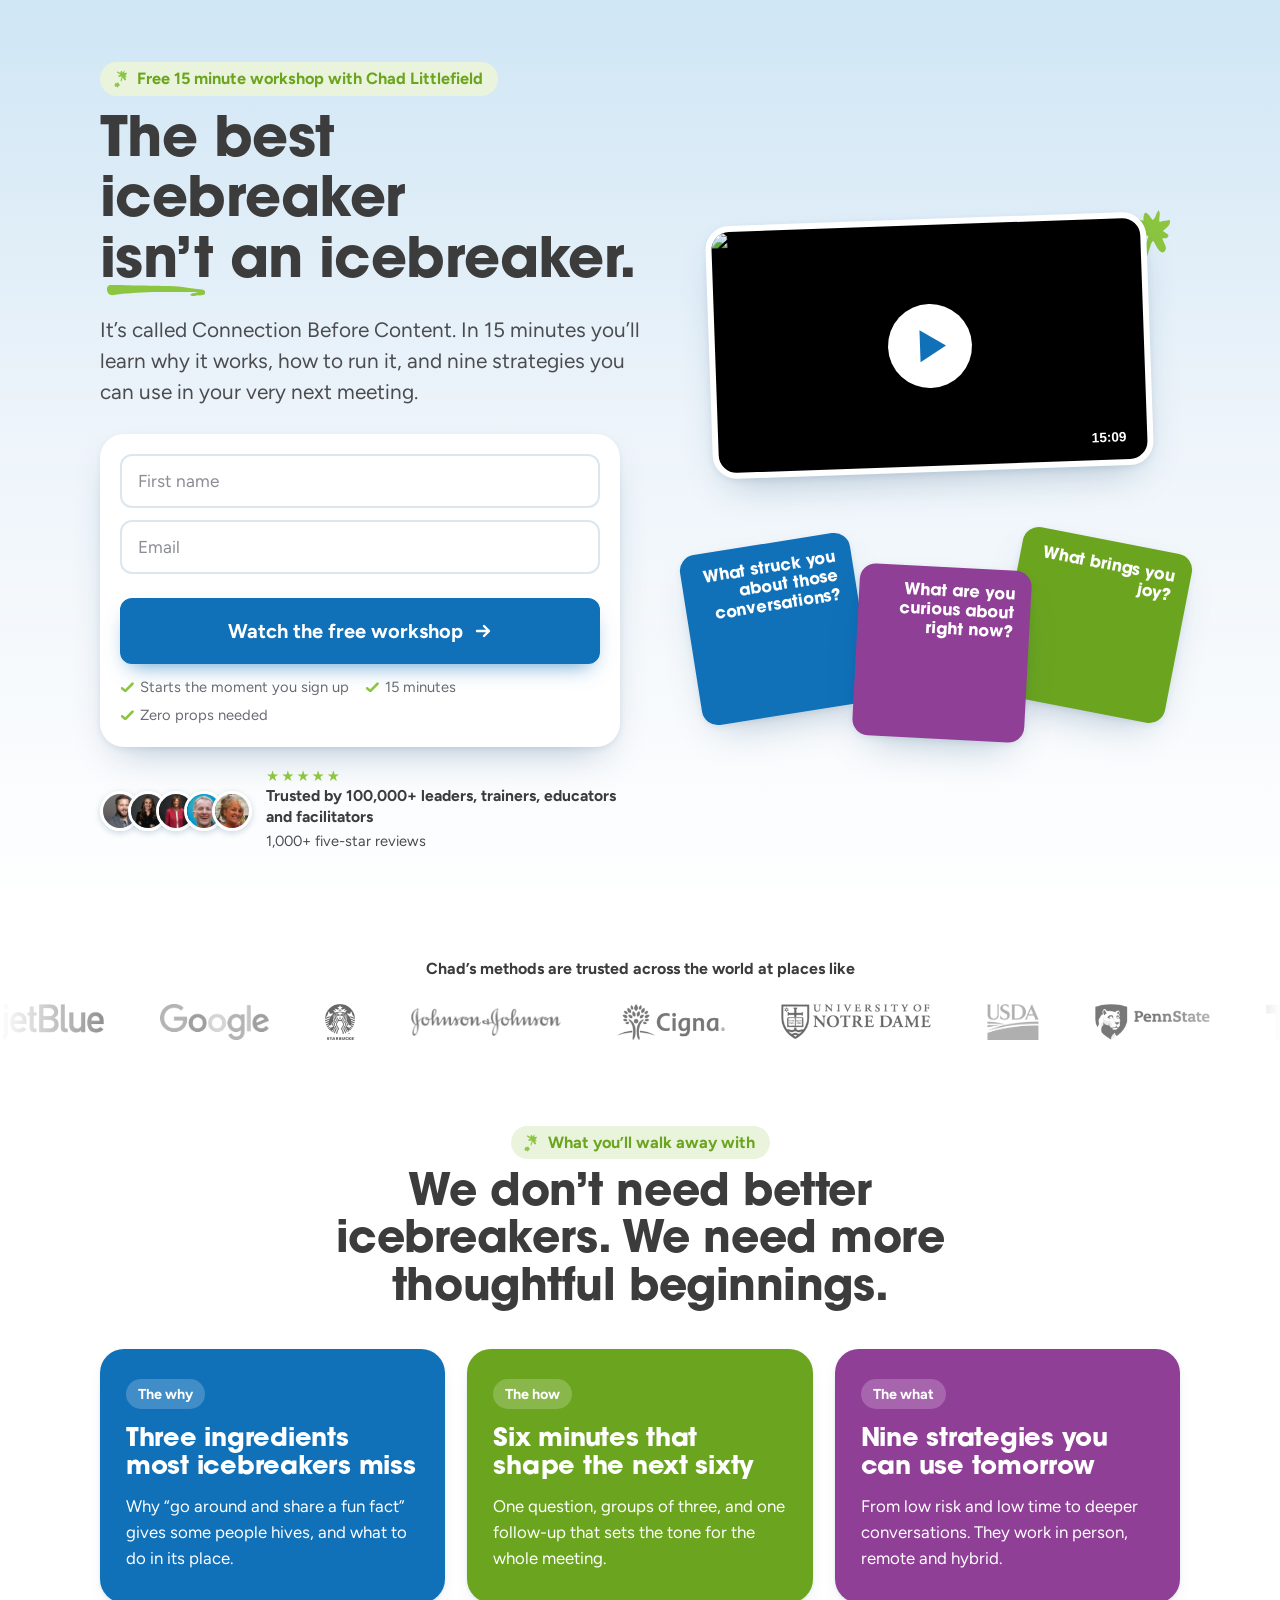
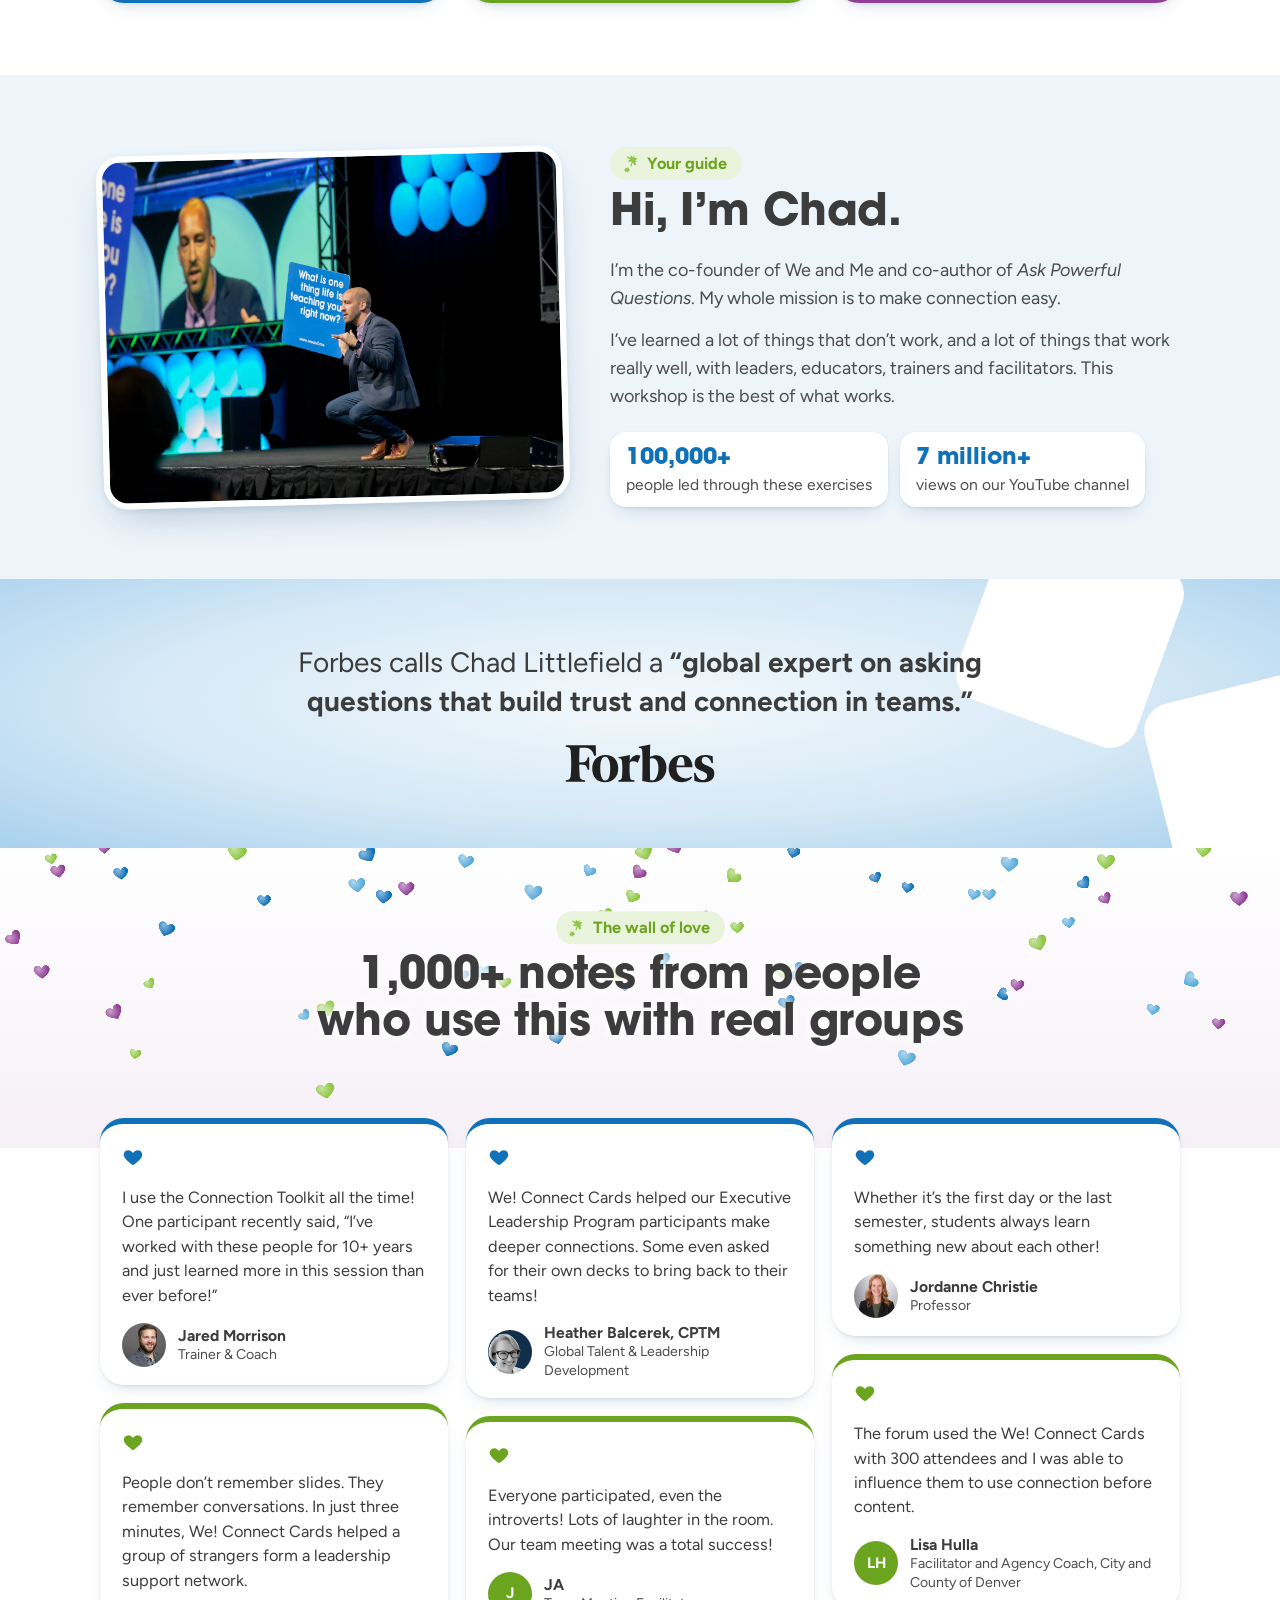
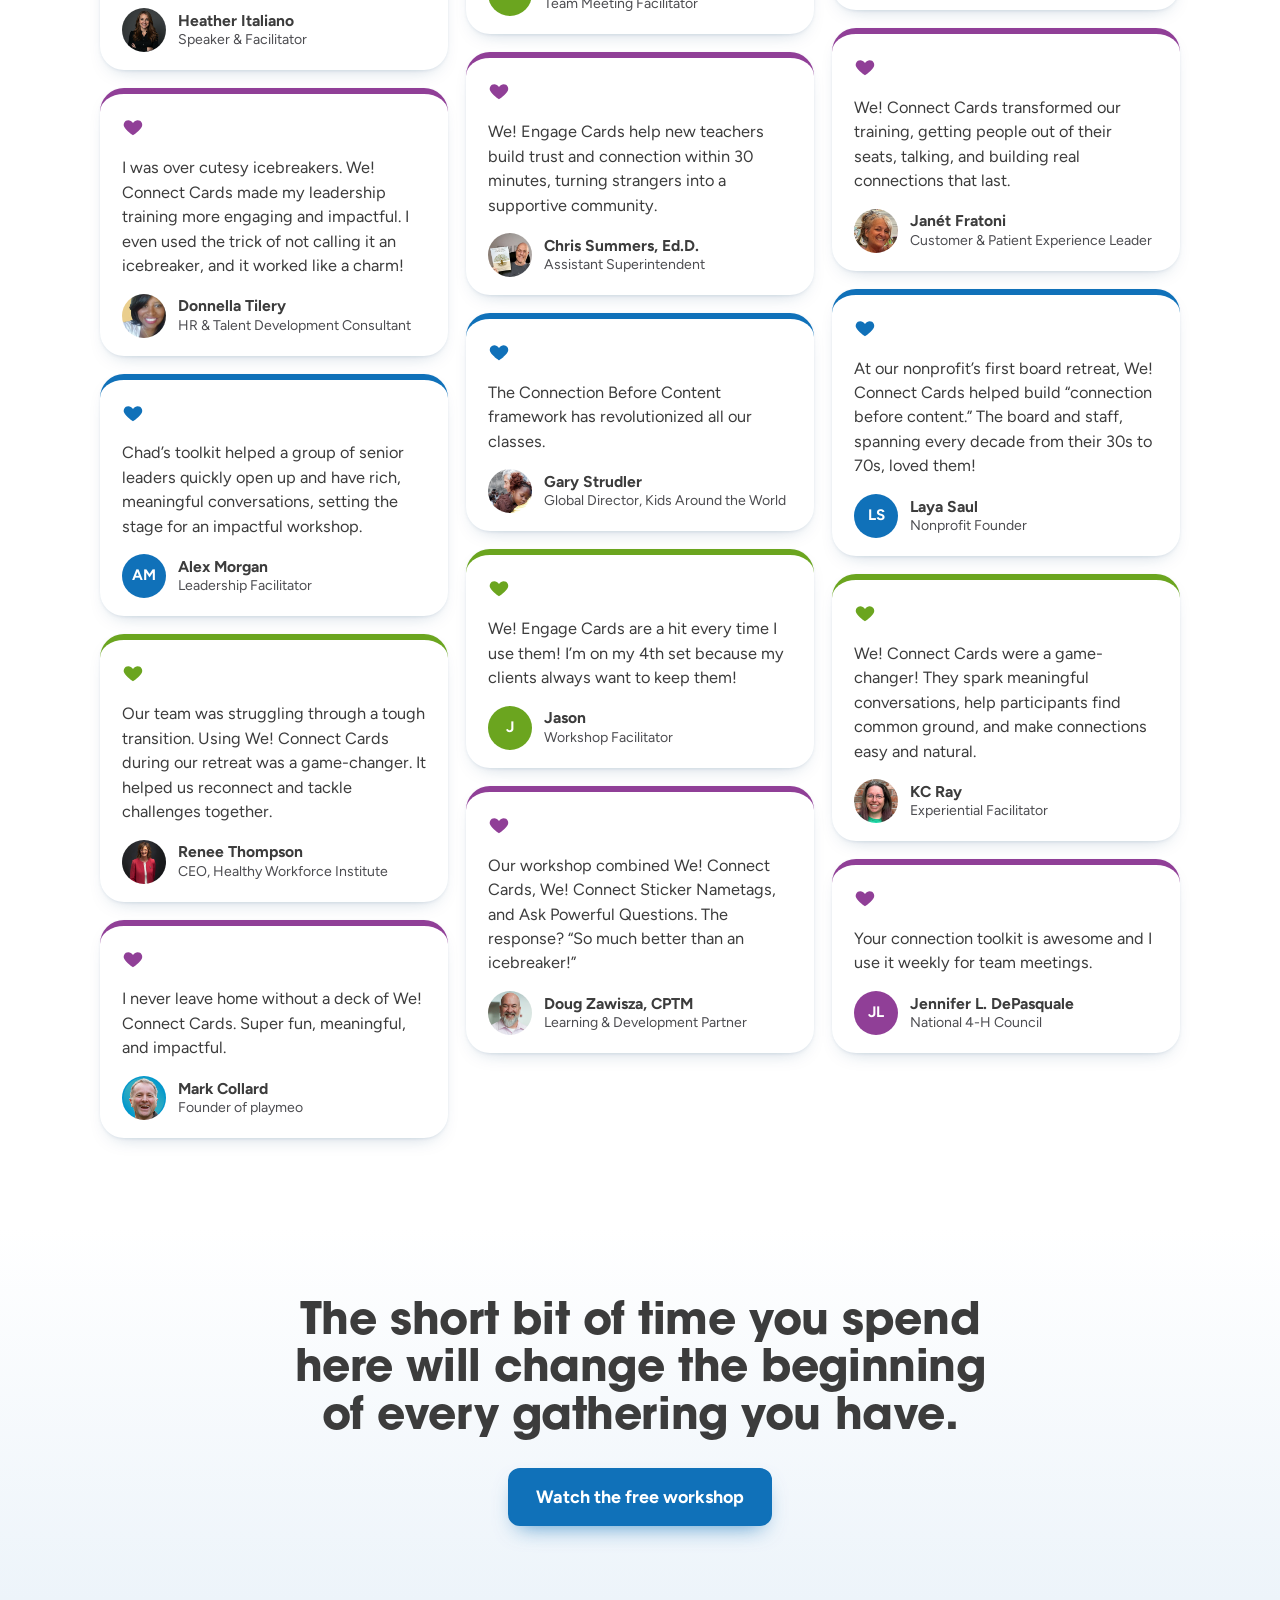
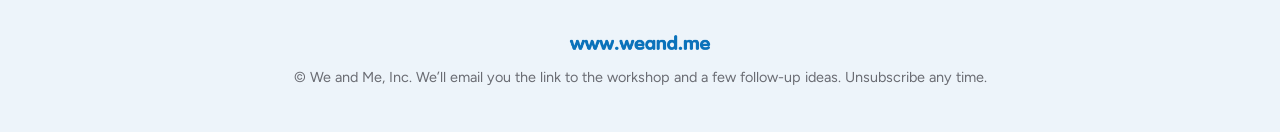
==== commit 9794b000: "Add Meta Pixel to all workshop pages" ====
--- a/index.html
+++ b/index.html
@@ -12,7 +12,7 @@
 <link rel="preconnect" href="https://fonts.googleapis.com">
 <link rel="preconnect" href="https://fonts.gstatic.com" crossorigin>
 <link href="https://fonts.googleapis.com/css2?family=Figtree:wght@400;700&display=swap" rel="stylesheet">
-<link rel="stylesheet" href="assets/style.css?v=21">
+<link rel="stylesheet" href="assets/style.css?v=22">
 </head>
 <body>
 
@@ -145,8 +145,8 @@
   <p>© We and Me, Inc. We’ll email you the link to the workshop and a few follow-up ideas. Unsubscribe any time.</p>
 </footer>
 
-<script src="assets/config.js?v=21"></script>
-<script src="assets/funnel.js?v=21"></script>
+<script src="assets/config.js?v=22"></script>
+<script src="assets/funnel.js?v=22"></script>
 <script>
 (function(){
   var C = window.WORKSHOP, form = document.getElementById('reg'), err = document.getElementById('err');
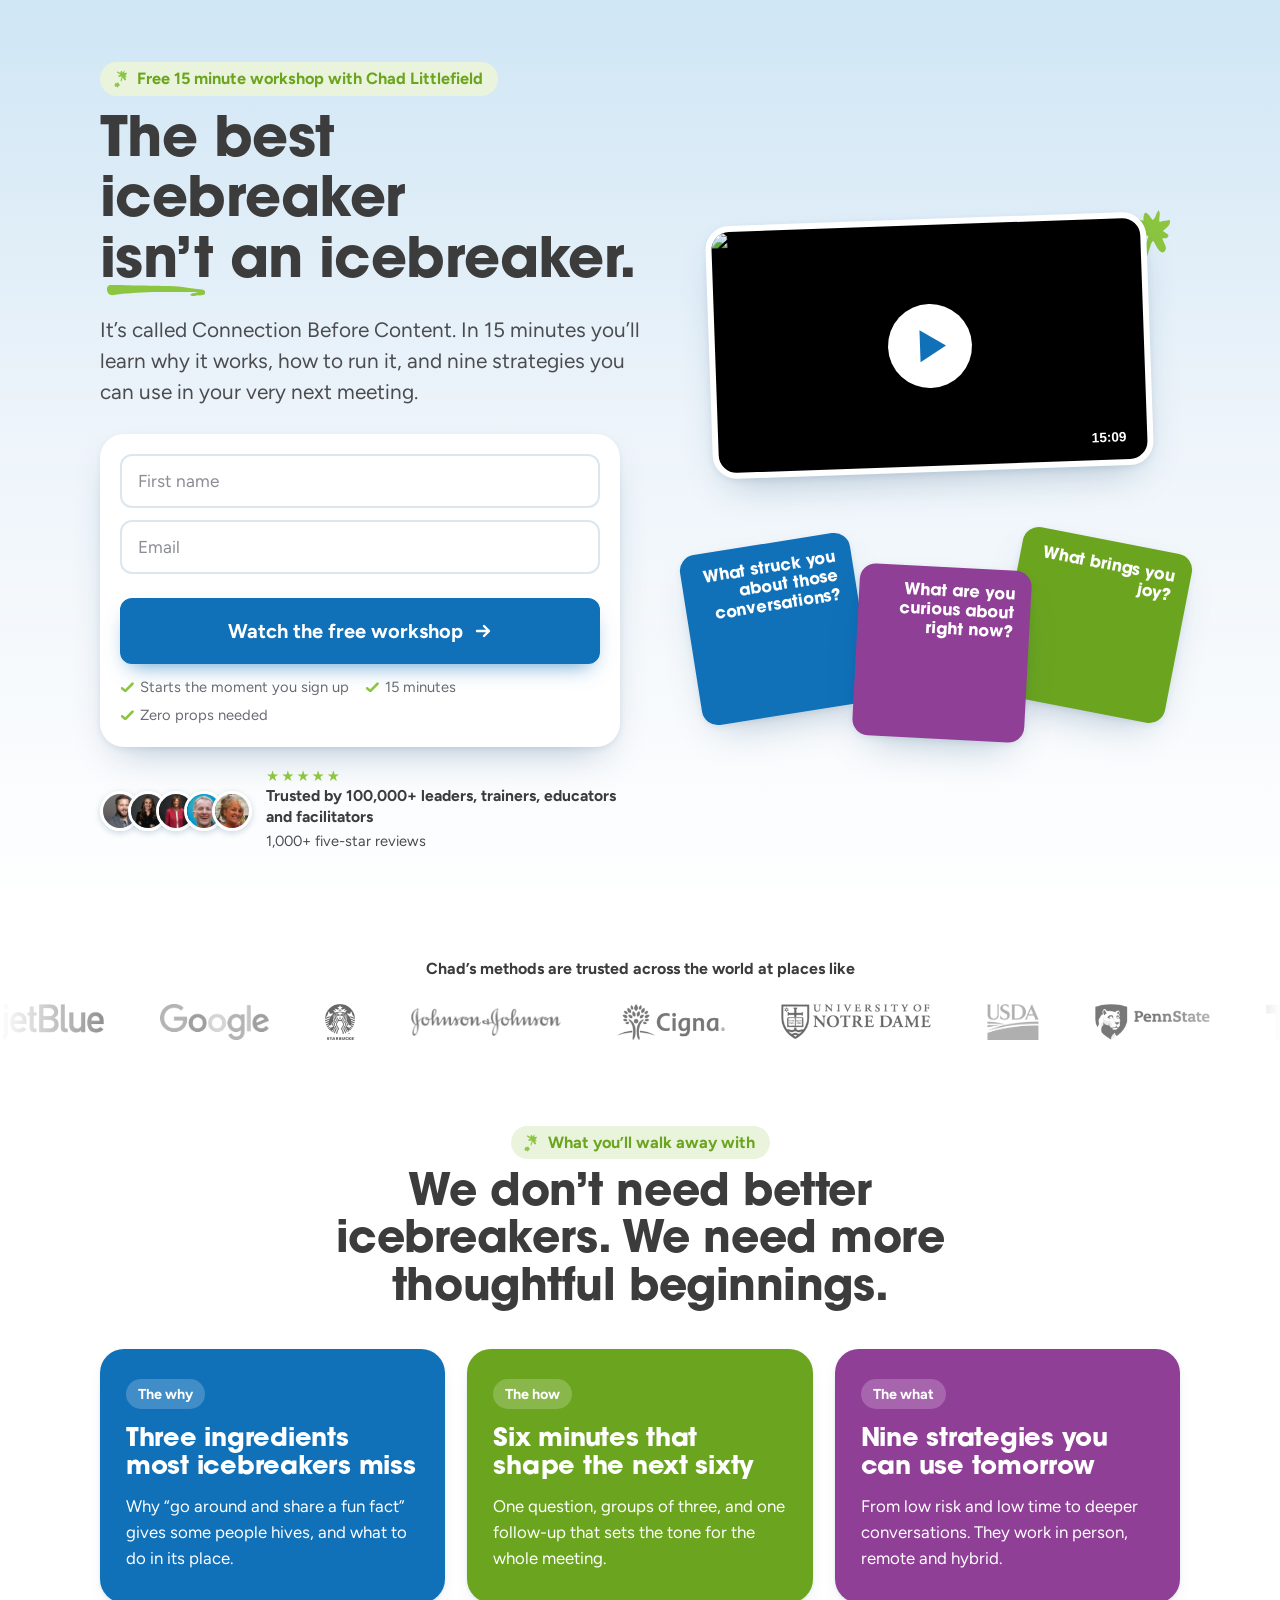
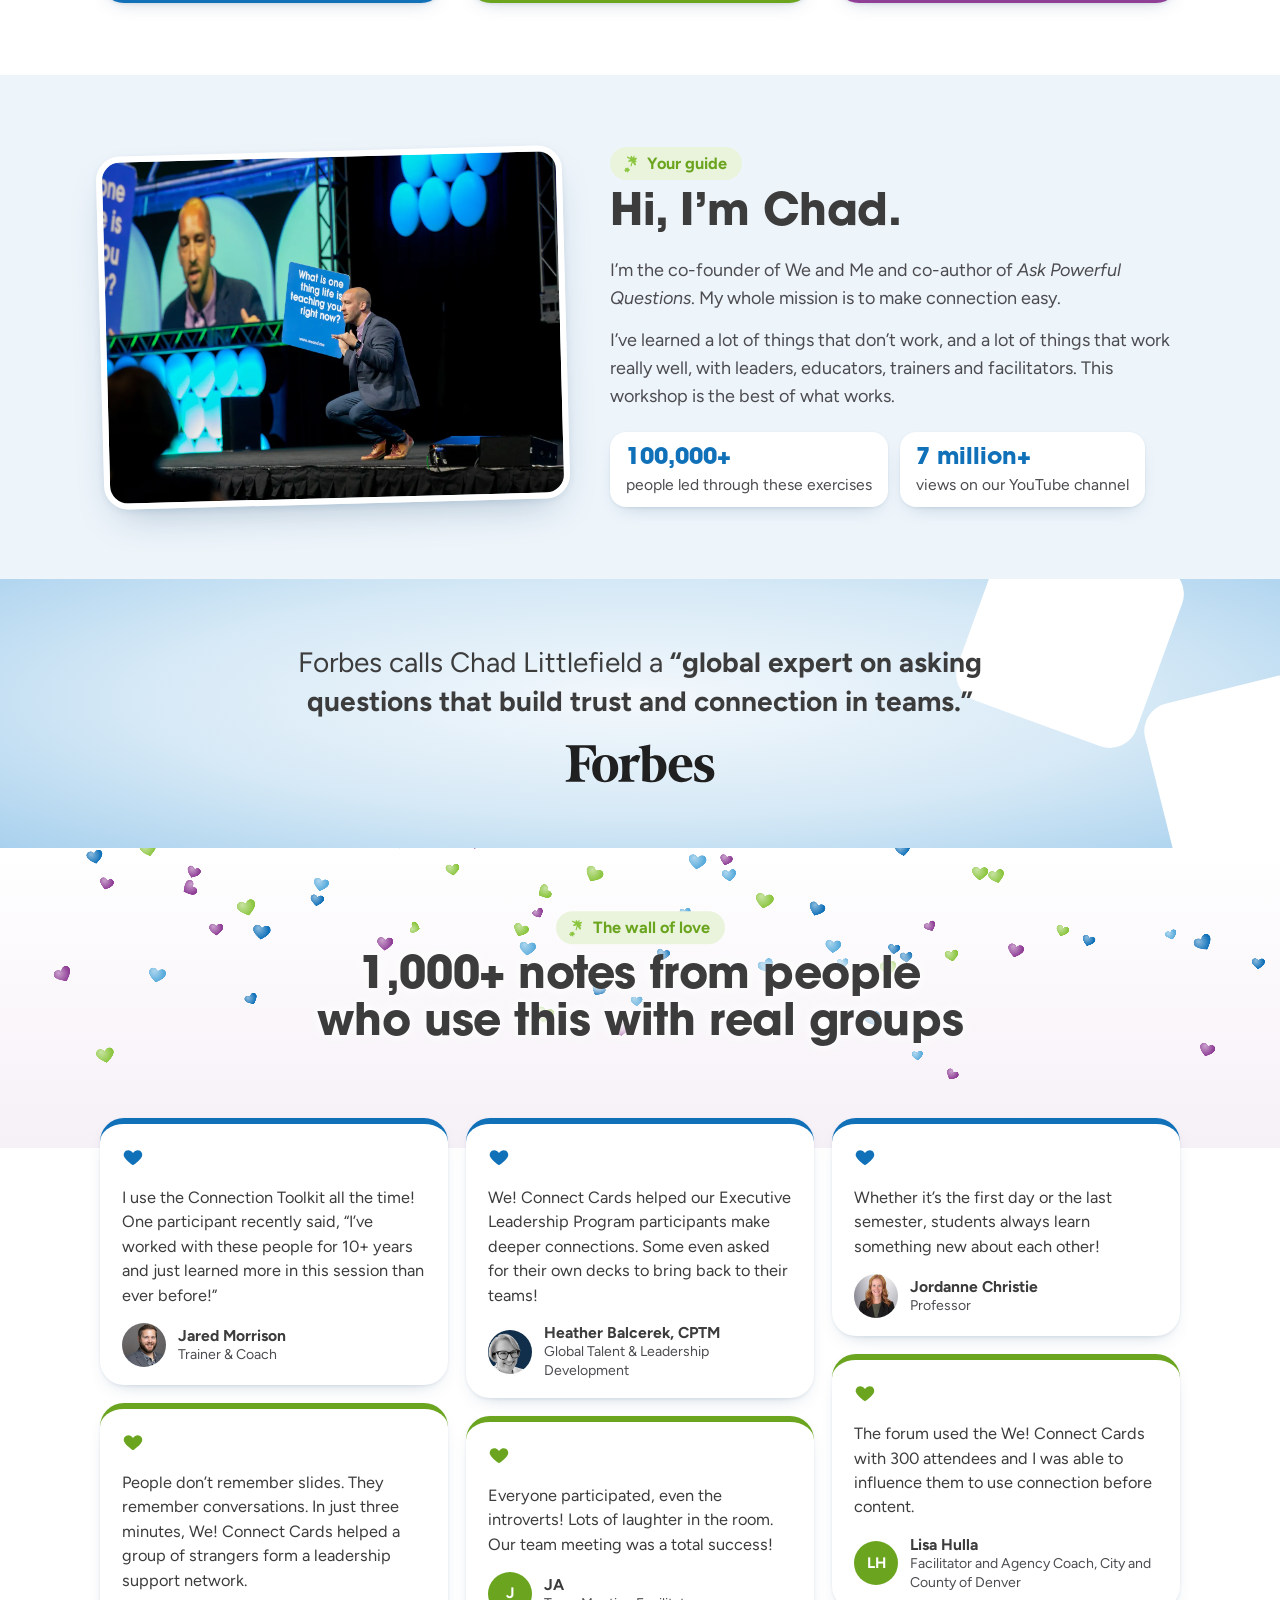
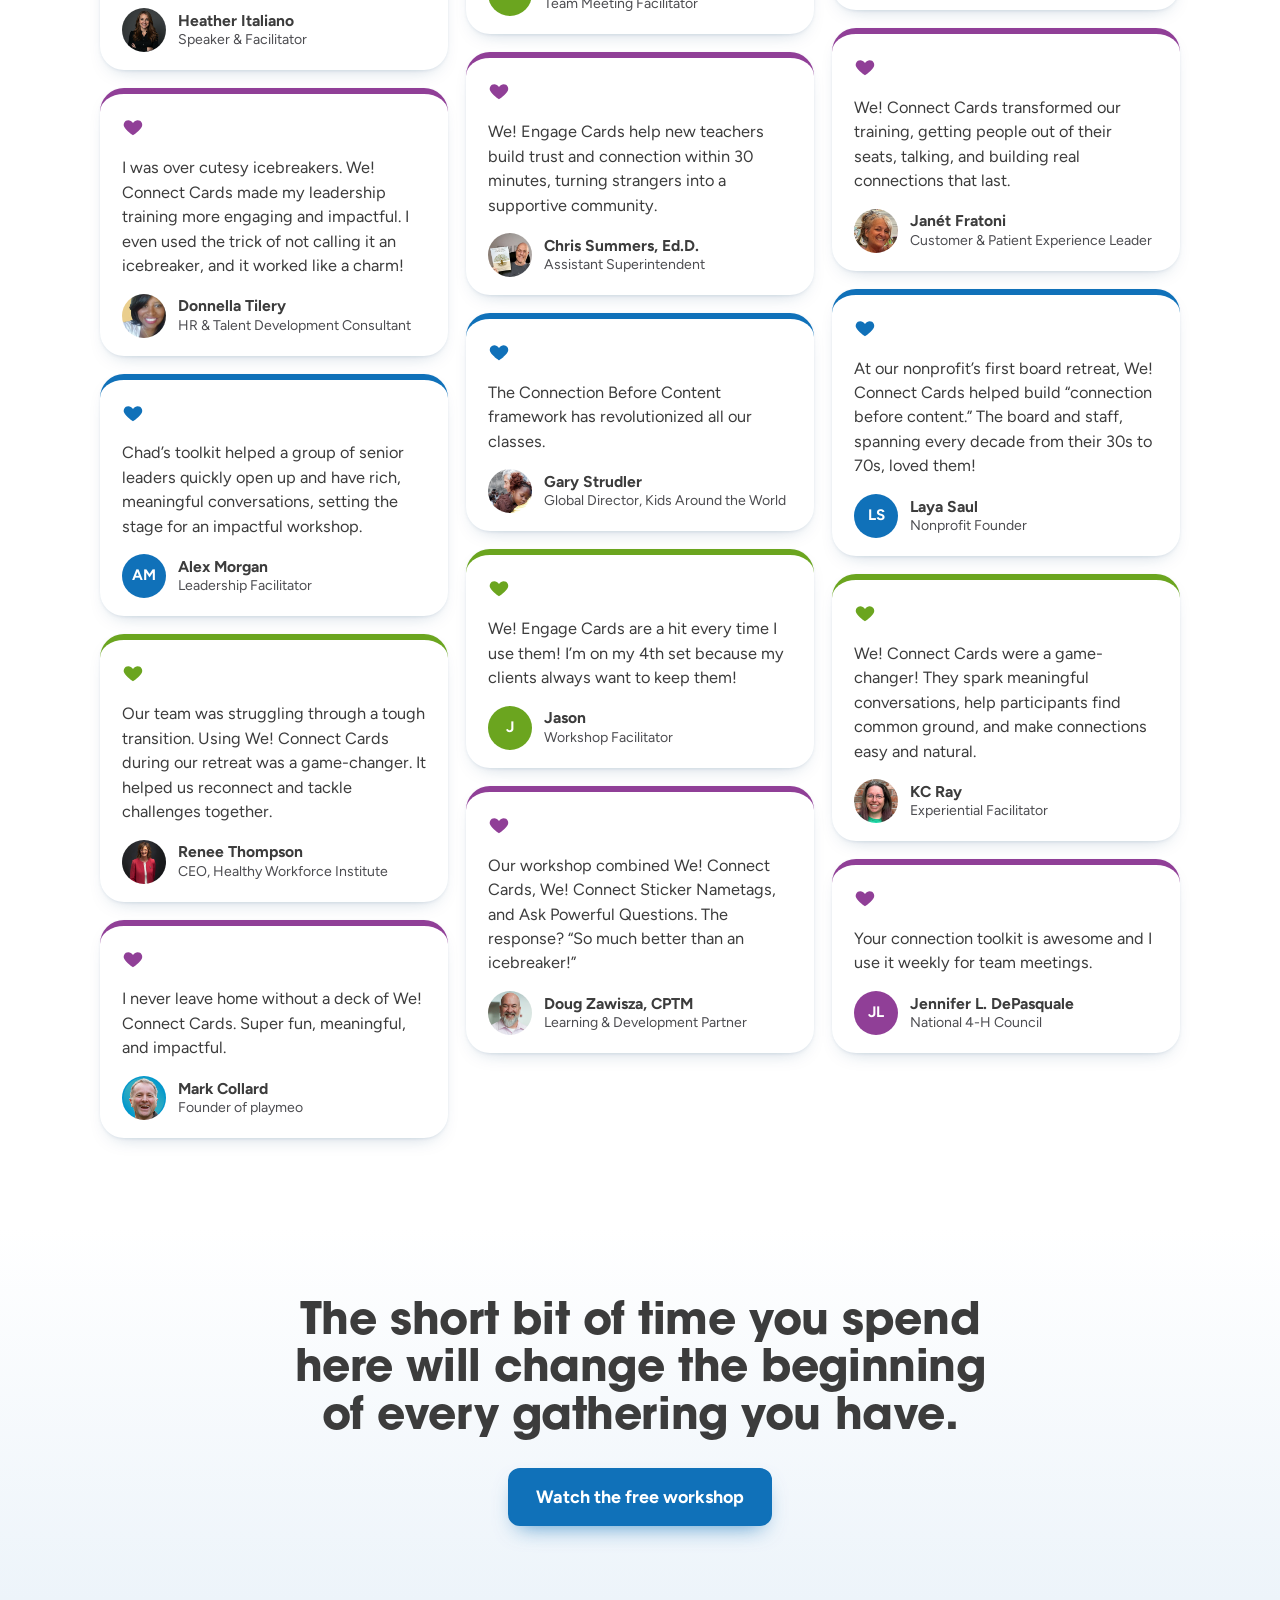
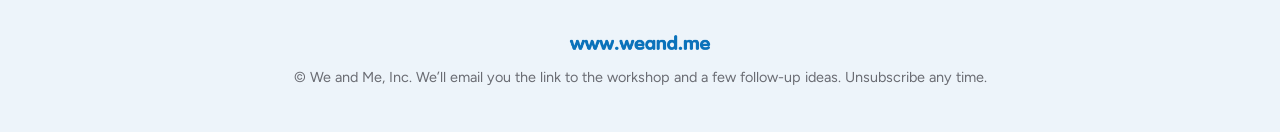
==== commit 9f220941: "Black Friday: deal shown from the start, small deal strip on You're In page, Shopify checkout line" ====
--- a/index.html
+++ b/index.html
@@ -12,7 +12,7 @@
 <link rel="preconnect" href="https://fonts.googleapis.com">
 <link rel="preconnect" href="https://fonts.gstatic.com" crossorigin>
 <link href="https://fonts.googleapis.com/css2?family=Figtree:wght@400;700&display=swap" rel="stylesheet">
-<link rel="stylesheet" href="assets/style.css?v=22">
+<link rel="stylesheet" href="assets/style.css?v=23">
 </head>
 <body>
 
@@ -145,8 +145,8 @@
   <p>© We and Me, Inc. We’ll email you the link to the workshop and a few follow-up ideas. Unsubscribe any time.</p>
 </footer>
 
-<script src="assets/config.js?v=22"></script>
-<script src="assets/funnel.js?v=22"></script>
+<script src="assets/config.js?v=23"></script>
+<script src="assets/funnel.js?v=23"></script>
 <script>
 (function(){
   var C = window.WORKSHOP, form = document.getElementById('reg'), err = document.getElementById('err');
--- a/assets/style.css
+++ b/assets/style.css
@@ -868,3 +868,22 @@
 .kc-bf{margin:16px 0 0}.kc-bf + .kc-bonus{margin-top:12px}body.bonus-expired .kc-bf{display:none}
 @media(max-width:400px){.kc-bf .bf-big{font-size:1.7rem}}
 .kc-bf{padding:14px 14px 12px}.kc-bf .bf-big{font-size:1.65rem;white-space:nowrap}.kc-bf .bf-sub{font-size:.82rem}.kc-bf .bf-stars{width:24px;right:10px;top:6px}
+
+/* Black Friday deal preview on the You're in page (Nov 25, 2026): small and quiet */
+.dealcard{display:flex;align-items:center;gap:14px;max-width:560px;margin:22px auto 0;padding:10px 16px 10px 10px;background:#111;color:#fff;border-radius:16px;text-align:left;text-decoration:none;box-shadow:inset 0 0 0 2px var(--green,#8CC640)}
+.dealcard[hidden]{display:none}
+.dealcard img{width:56px;height:56px;object-fit:cover;border-radius:10px;flex-shrink:0}
+.dc-text{flex:1;display:grid;gap:2px;line-height:1.3}
+.dc-text b{font-size:.98rem}
+.dc-text span{font-size:.86rem;color:#cfcfd4}
+.dc-go{display:inline-flex;align-items:center;gap:6px;color:var(--green,#8CC640);font-weight:700;font-size:.92rem;white-space:nowrap}
+.dc-go svg{width:16px;height:16px}
+.dealcard:hover .dc-go{text-decoration:underline;text-underline-offset:3px}
+@media(max-width:520px){.dealcard{flex-wrap:wrap}.dc-text{flex:1 1 calc(100% - 70px)}.dc-go{width:100%;justify-content:center;padding-top:4px}}
+
+/* checkout trust line under the value stack (Nov 25, 2026) */
+.securepay{display:flex;align-items:center;justify-content:center;gap:10px;margin:14px auto 0;text-align:left;color:var(--text,#4C4C50)}
+.securepay svg{width:22px;height:22px;flex-shrink:0;color:var(--green-dark,#6BA51F)}
+.securepay div{display:grid;gap:1px;line-height:1.3}
+.securepay b{font-size:.95rem;color:var(--ink,#3C3C3C)}
+.securepay span{font-size:.84rem}
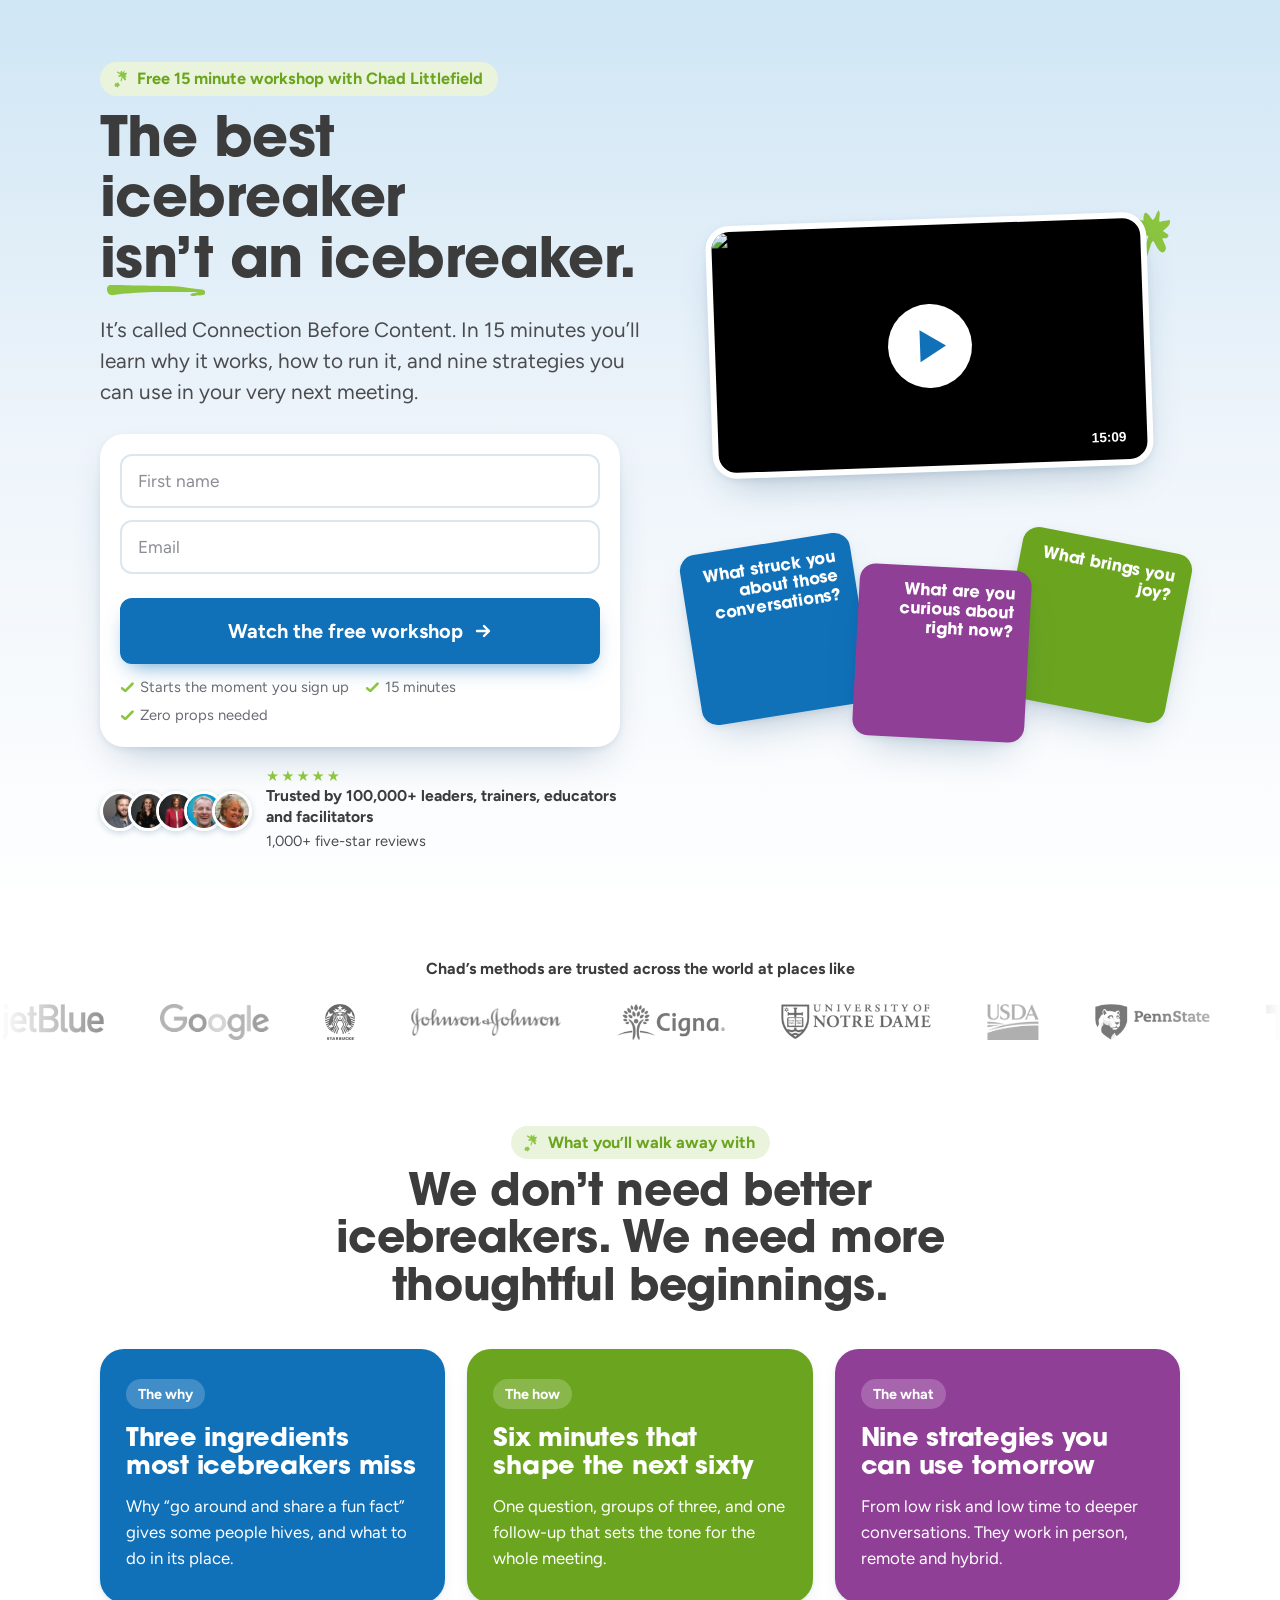
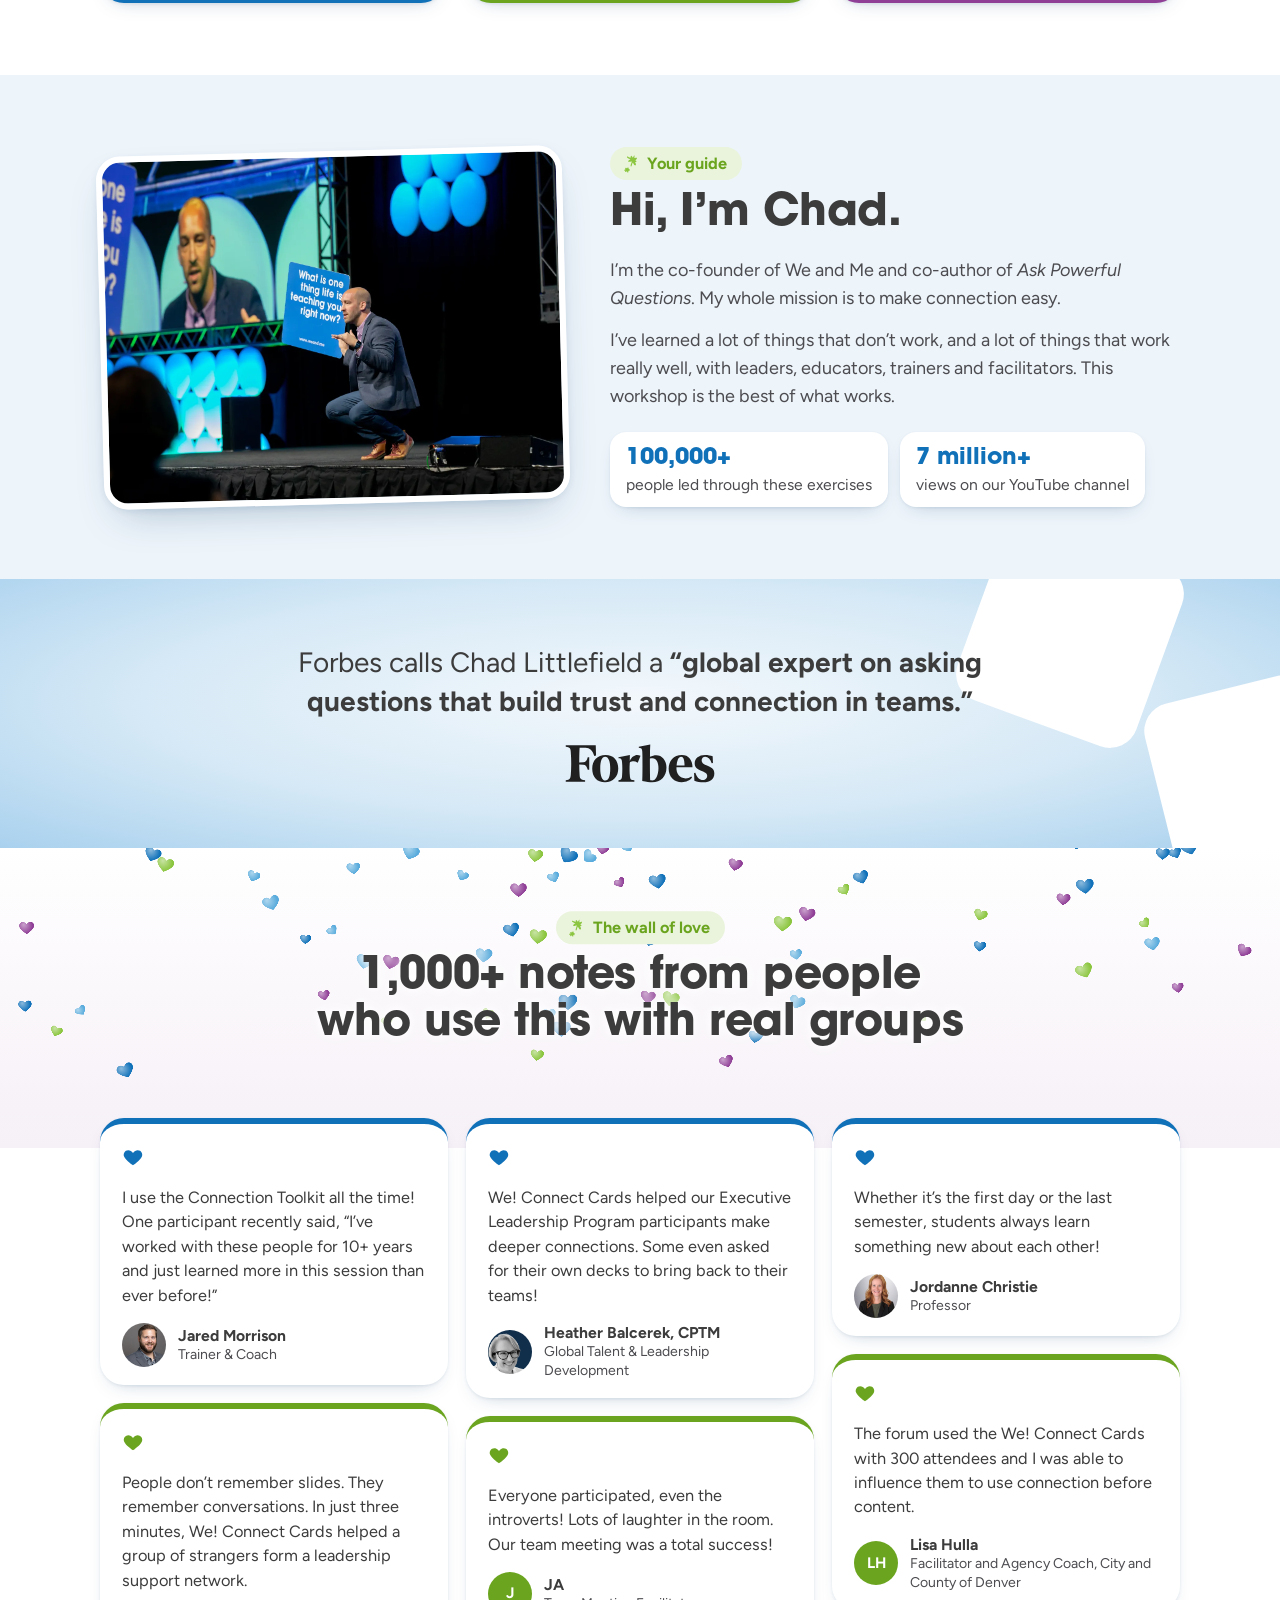
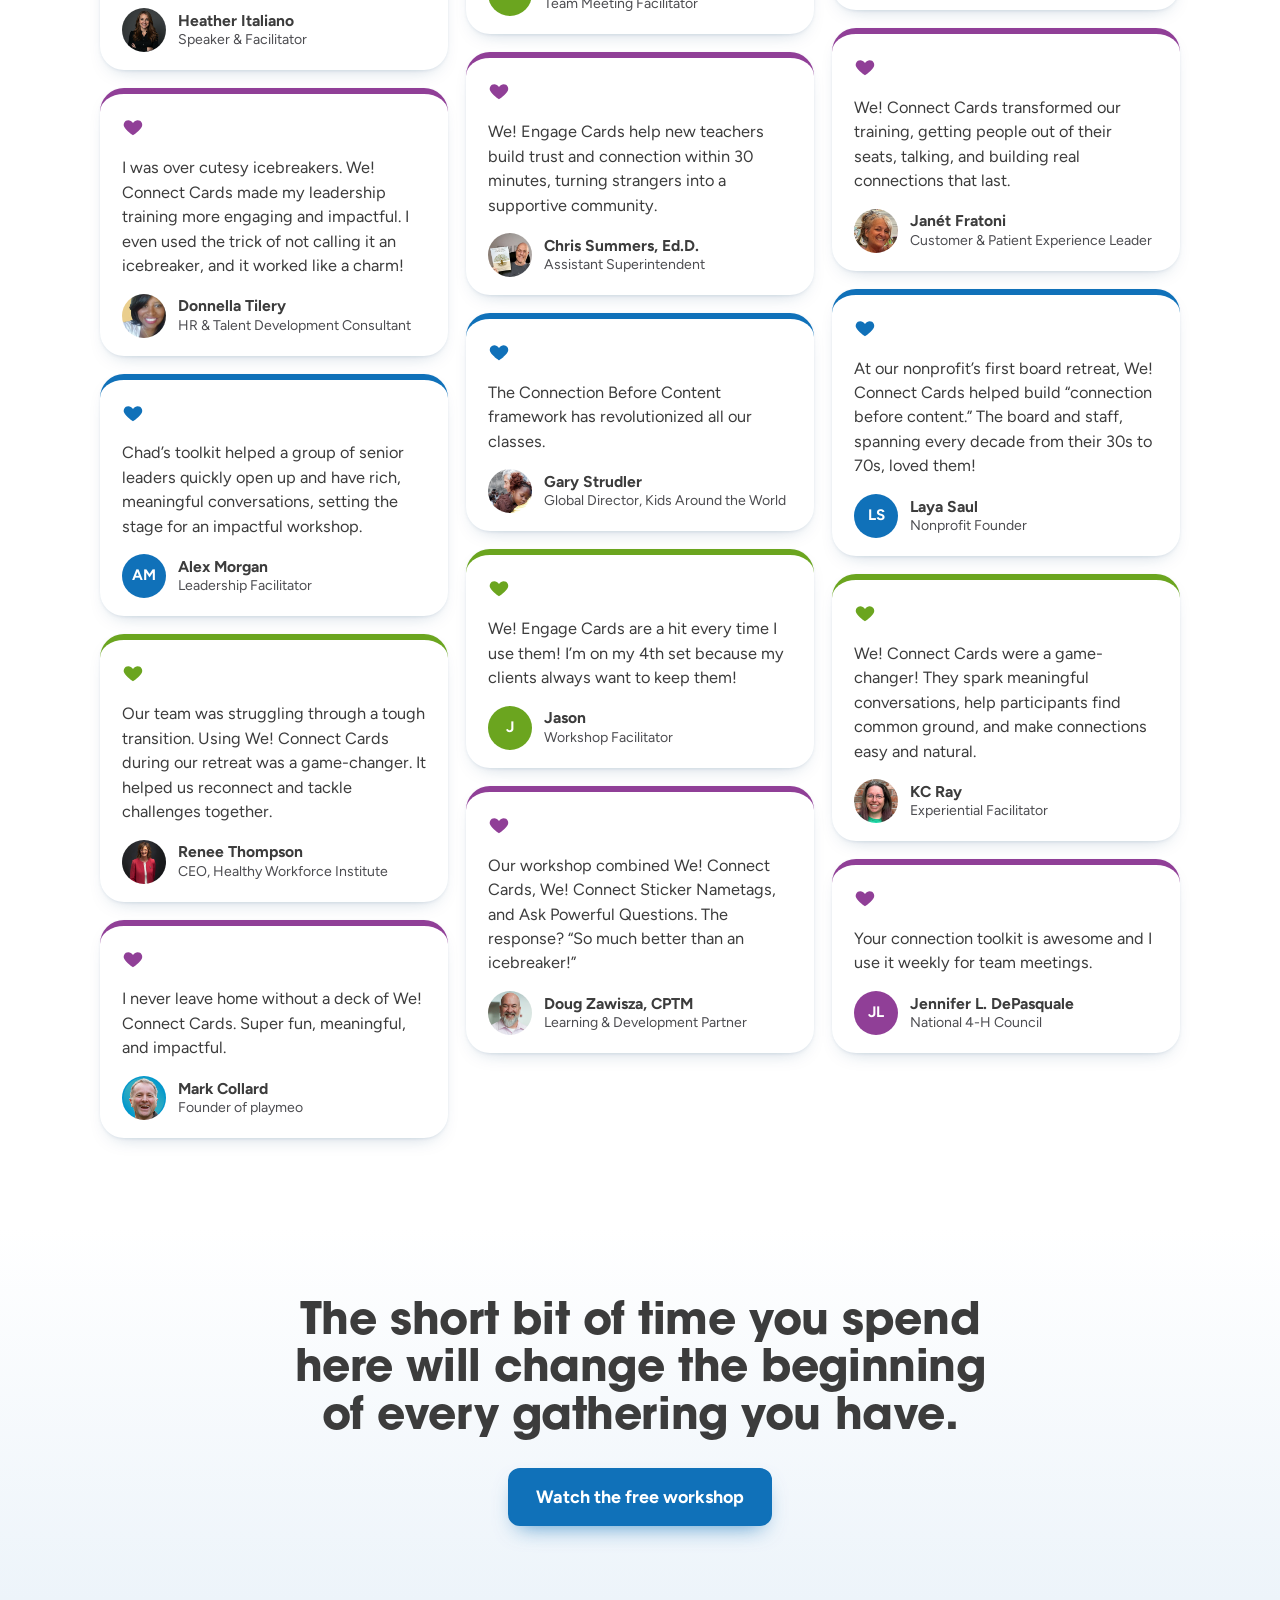
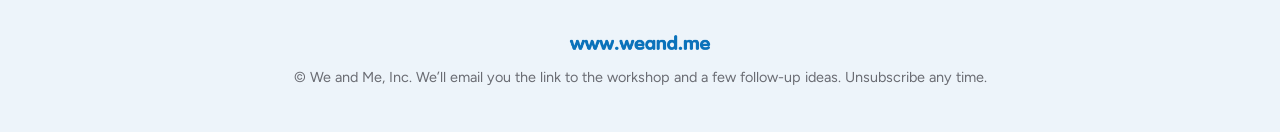
==== commit 9277db95: "Black Friday ticket leads the sidebar; bonus-focused sidebar copy" ====
--- a/index.html
+++ b/index.html
@@ -12,7 +12,7 @@
 <link rel="preconnect" href="https://fonts.googleapis.com">
 <link rel="preconnect" href="https://fonts.gstatic.com" crossorigin>
 <link href="https://fonts.googleapis.com/css2?family=Figtree:wght@400;700&display=swap" rel="stylesheet">
-<link rel="stylesheet" href="assets/style.css?v=23">
+<link rel="stylesheet" href="assets/style.css?v=24">
 </head>
 <body>
 
@@ -145,8 +145,8 @@
   <p>© We and Me, Inc. We’ll email you the link to the workshop and a few follow-up ideas. Unsubscribe any time.</p>
 </footer>
 
-<script src="assets/config.js?v=23"></script>
-<script src="assets/funnel.js?v=23"></script>
+<script src="assets/config.js?v=24"></script>
+<script src="assets/funnel.js?v=24"></script>
 <script>
 (function(){
   var C = window.WORKSHOP, form = document.getElementById('reg'), err = document.getElementById('err');
--- a/assets/style.css
+++ b/assets/style.css
@@ -887,3 +887,7 @@
 .securepay div{display:grid;gap:1px;line-height:1.3}
 .securepay b{font-size:.95rem;color:var(--ink,#3C3C3C)}
 .securepay span{font-size:.84rem}
+
+/* Black Friday: the deal ticket leads the sidebar card, the "kit I'm unboxing" pill steps aside (Nov 25, 2026) */
+body.deal-now .kc-live{display:none}
+body.deal-now .kitcard > .kc-bf:first-child{margin:0 0 16px}
